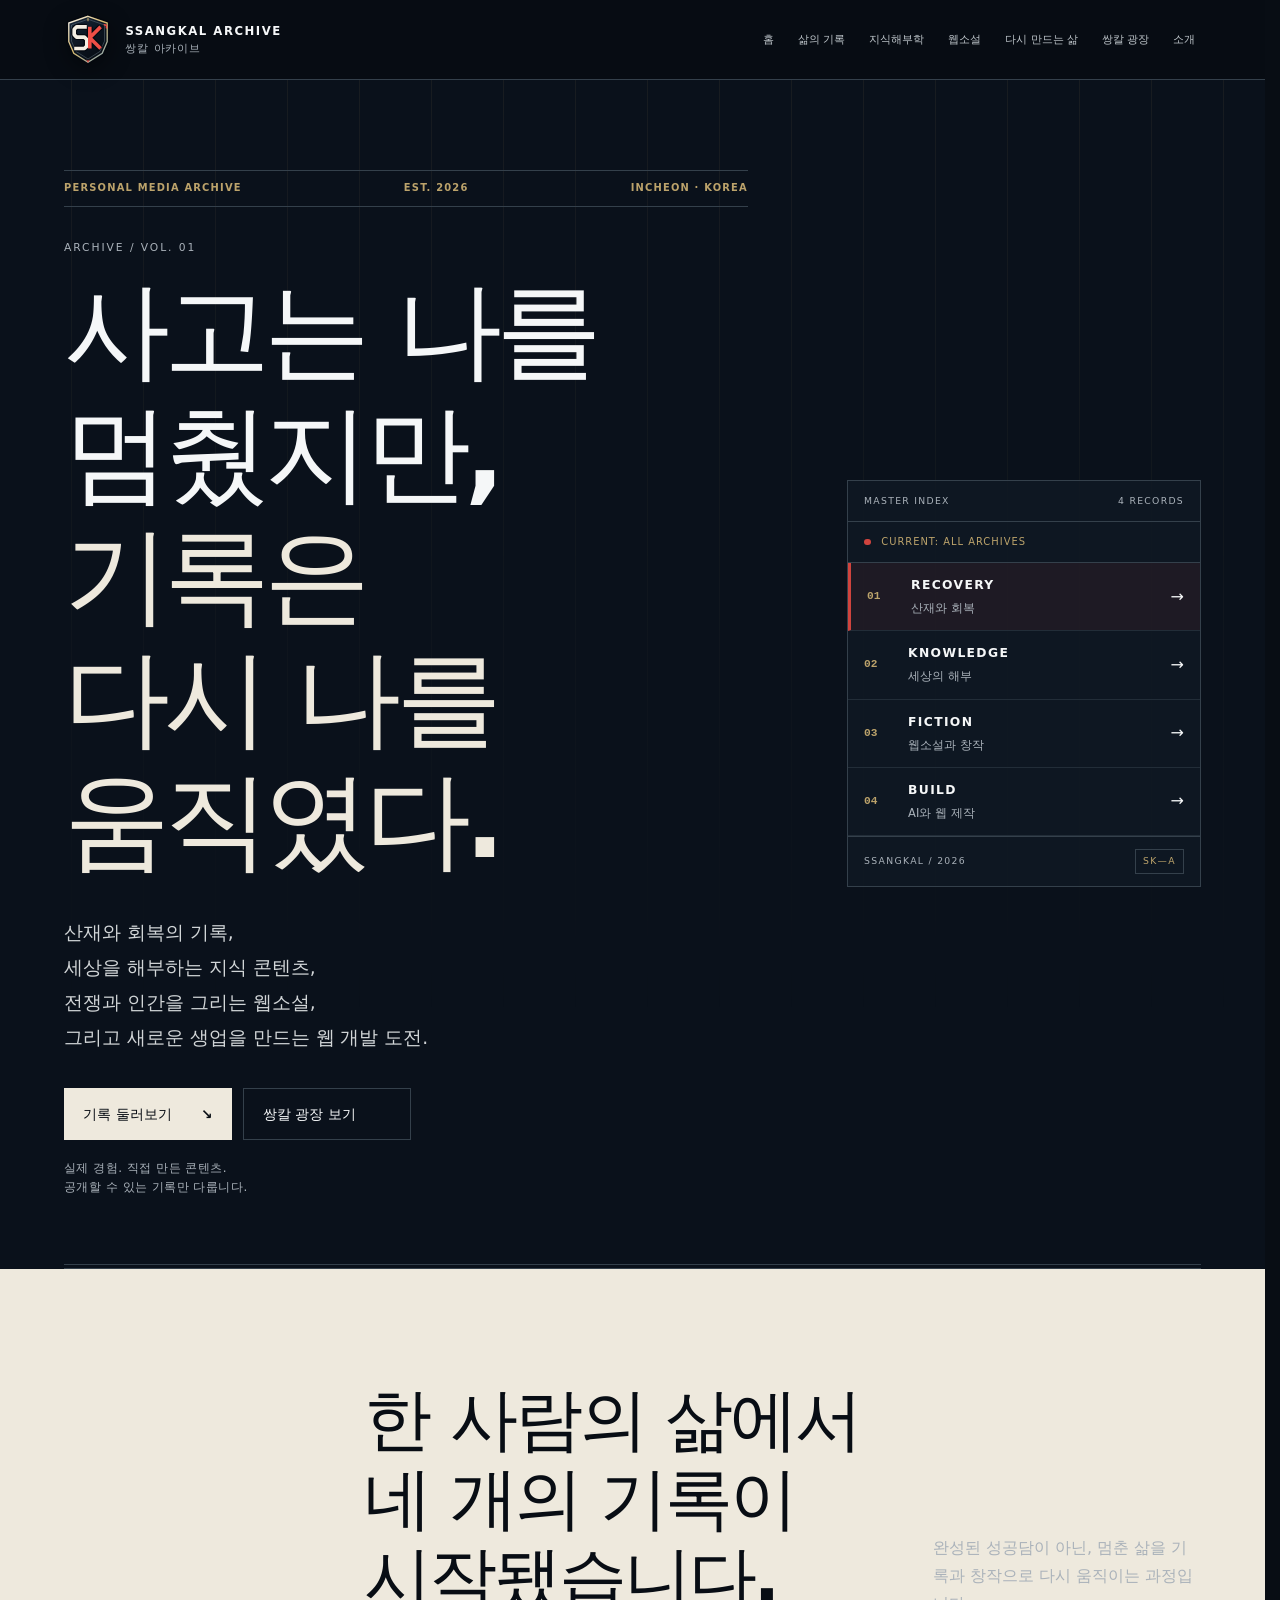
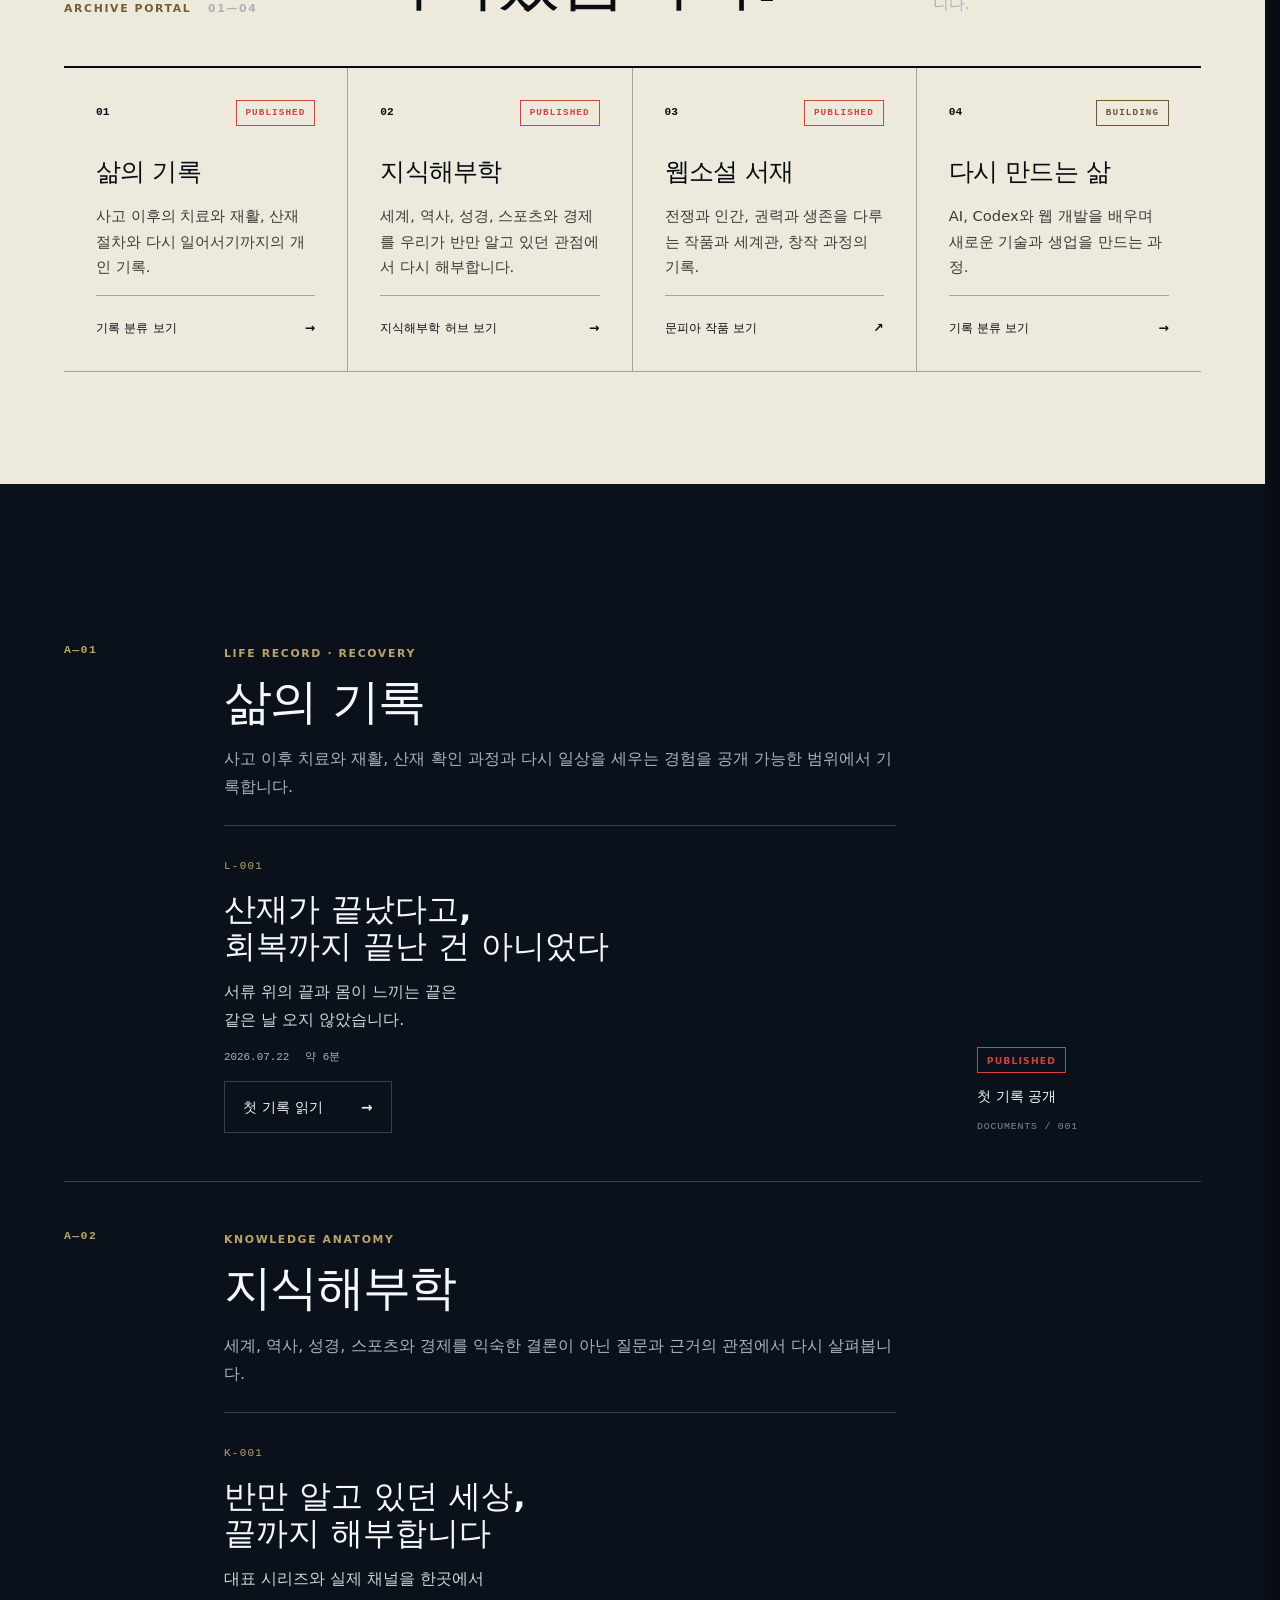
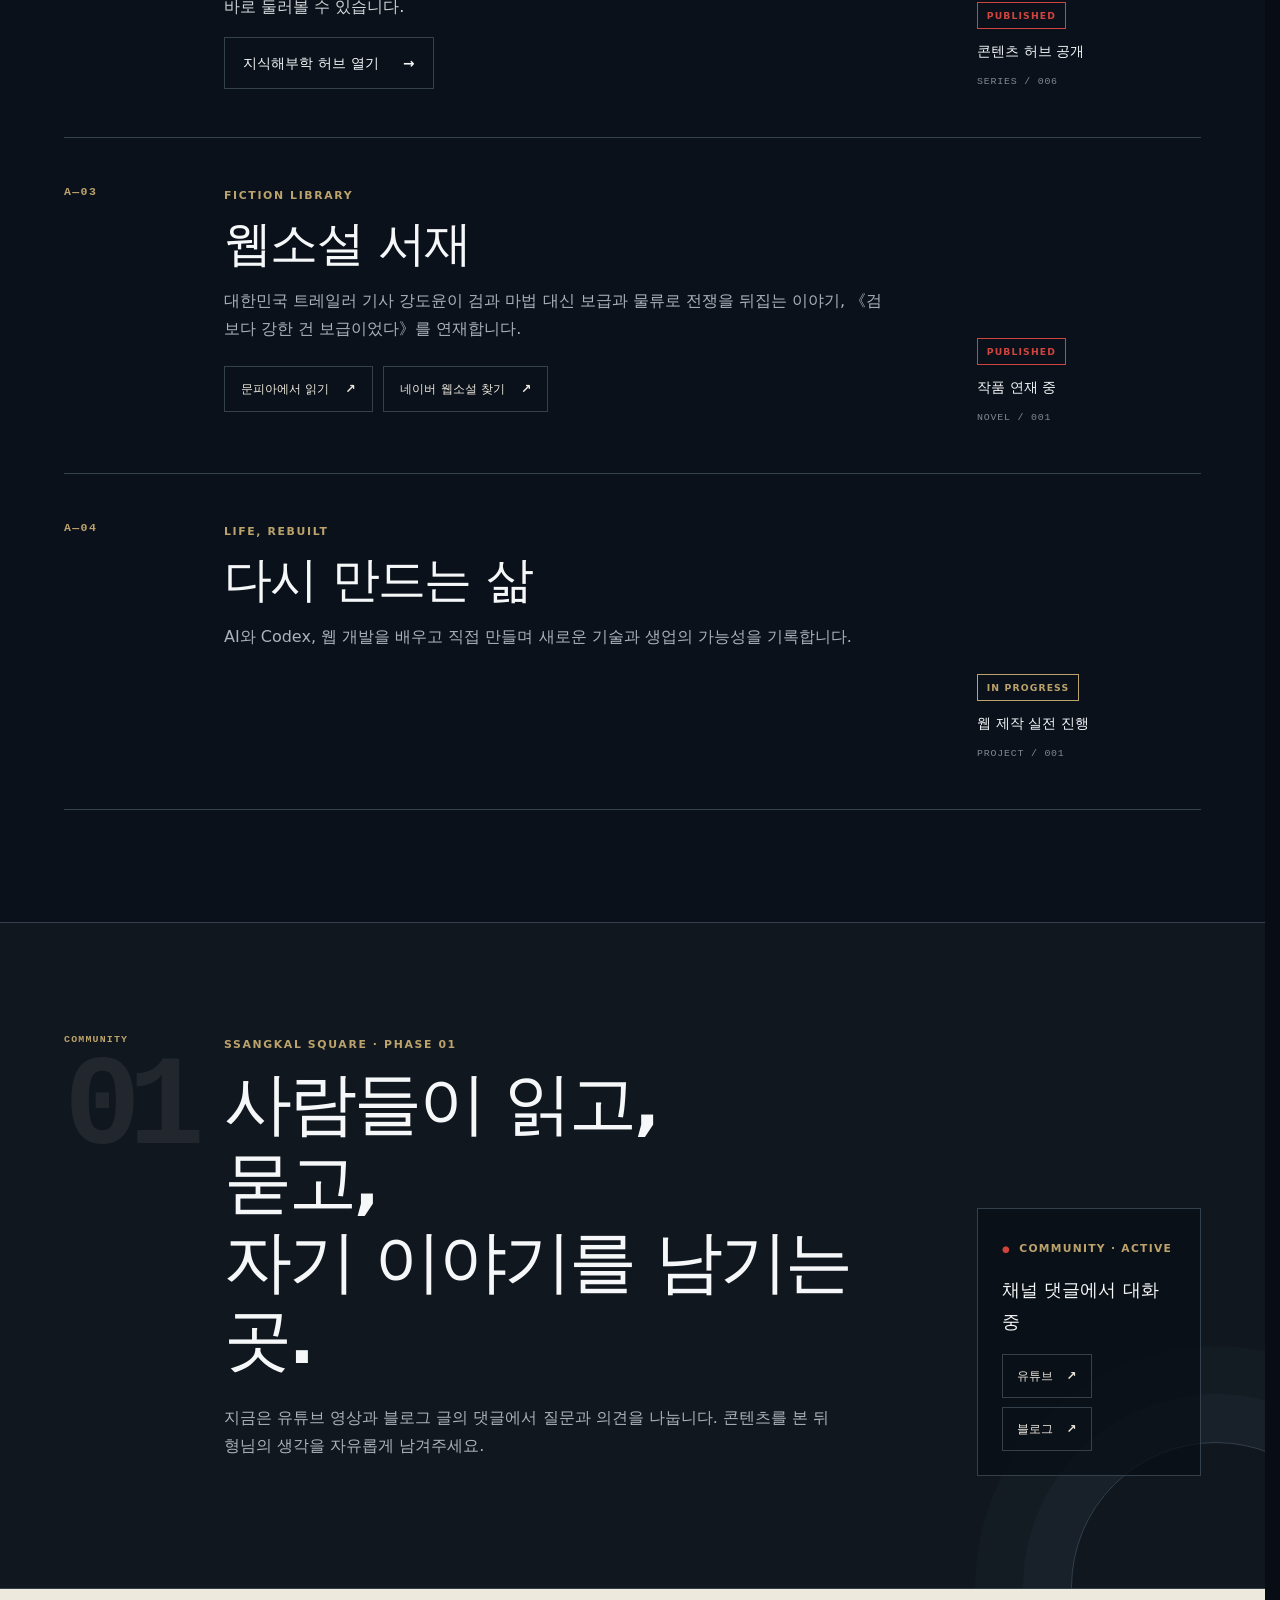
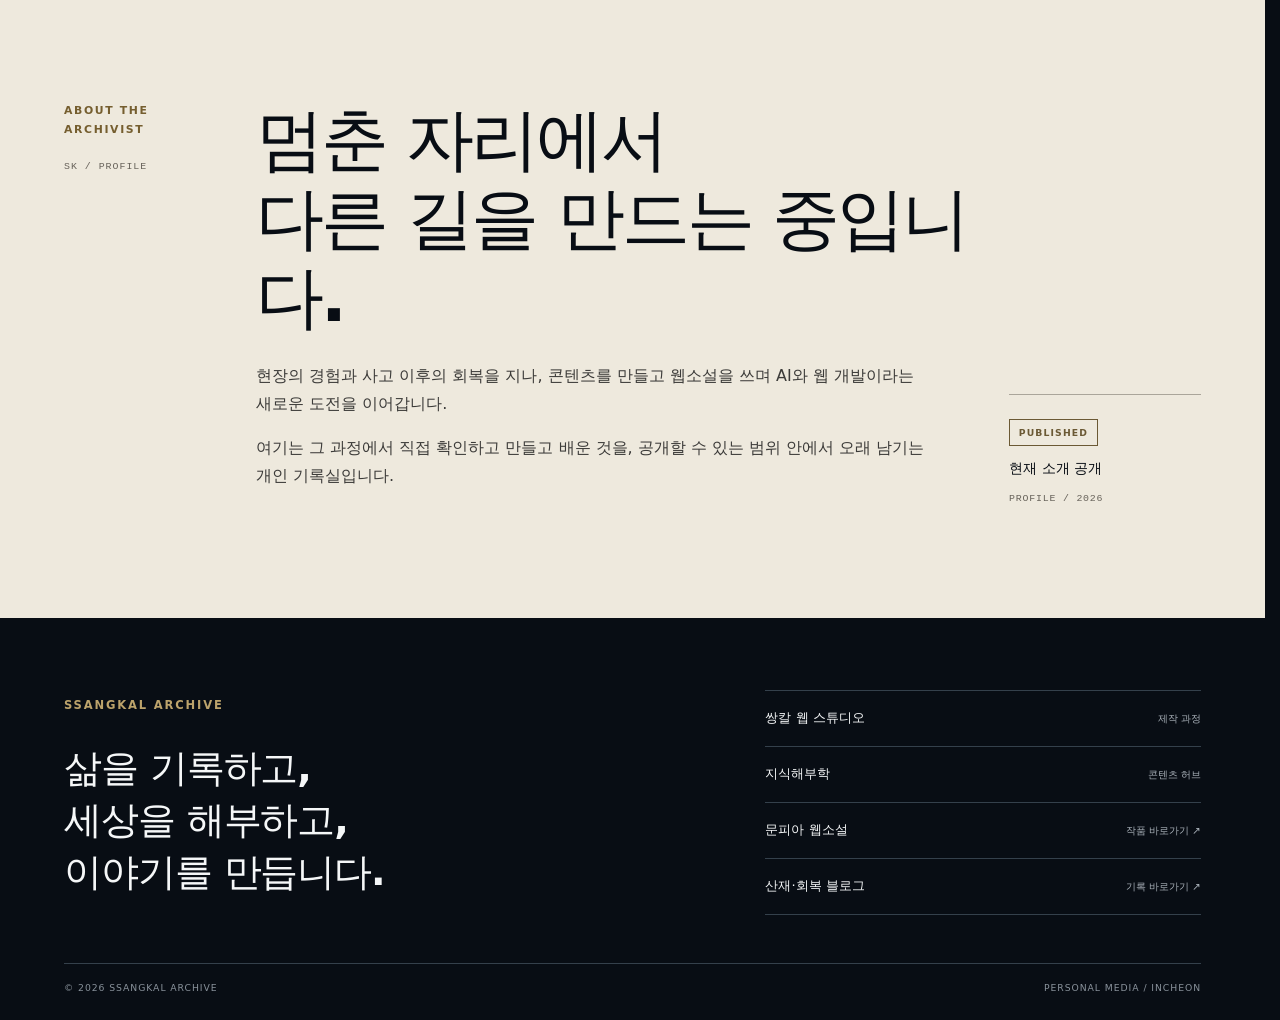
==== index.html @ 1c764d9f "메인 스타일 캐시 즉시 갱신 기존 방문자에게도 최신 접근성 스타일이 즉시 적용되도록 스타일시트 버전을 갱신합니다." ====
<!doctype html>
<html lang="ko">
<head>
  <meta charset="utf-8">
  <meta name="viewport" content="width=device-width, initial-scale=1">
  <title>쌍칼 아카이브 | 삶을 기록하고, 세상을 해부하고, 이야기를 만듭니다</title>
  <meta name="description" content="산재와 회복, 지식 콘텐츠, 웹소설 창작, AI와 웹 개발 도전을 기록하는 쌍칼의 개인 미디어 아카이브입니다.">
  <link rel="canonical" href="https://ssangkalweb.github.io/ssangkal-archive/">
  <meta property="og:type" content="profile">
  <meta property="og:locale" content="ko_KR">
  <meta property="og:site_name" content="쌍칼 아카이브">
  <meta property="og:title" content="쌍칼 아카이브">
  <meta property="og:description" content="삶을 기록하고, 세상을 해부하고, 이야기를 만듭니다.">
  <meta property="og:url" content="https://ssangkalweb.github.io/ssangkal-archive/">
  <meta property="og:image" content="https://ssangkalweb.github.io/ssangkal-archive/og-archive.png">
  <meta property="og:image:secure_url" content="https://ssangkalweb.github.io/ssangkal-archive/og-archive.png">
  <meta property="og:image:type" content="image/png">
  <meta property="og:image:width" content="1200">
  <meta property="og:image:height" content="630">
  <meta property="og:image:alt" content="쌍칼 아카이브 — 사고는 나를 멈췄지만, 기록은 다시 나를 움직였다.">
  <meta name="twitter:card" content="summary_large_image">
  <meta name="twitter:title" content="쌍칼 아카이브">
  <meta name="twitter:description" content="삶을 기록하고, 세상을 해부하고, 이야기를 만듭니다.">
  <meta name="twitter:image" content="https://ssangkalweb.github.io/ssangkal-archive/og-archive.png">
  <meta name="twitter:image:alt" content="쌍칼 아카이브 — 사고는 나를 멈췄지만, 기록은 다시 나를 움직였다.">
  <meta name="theme-color" content="#0a111b">
  <link rel="icon" href="favicon.svg" type="image/svg+xml">
  <link rel="apple-touch-icon" href="apple-touch-icon.png">
  <link rel="stylesheet" href="style.css?v=20260724-3">
  <script defer src="script.js"></script>
  <script type="application/ld+json">
  {
    "@context": "https://schema.org",
    "@type": "ProfilePage",
    "url": "https://ssangkalweb.github.io/ssangkal-archive/",
    "name": "쌍칼 아카이브",
    "description": "삶과 회복, 지식, 창작, 새로운 기술 도전을 기록하는 개인 미디어 아카이브",
    "mainEntity": {
      "@type": "Person",
      "name": "쌍칼",
      "alternateName": "Ssangkal",
      "url": "https://ssangkalweb.github.io/ssangkal-archive/",
      "sameAs": [
        "https://www.youtube.com/@kboanatomy",
        "https://www.youtube.com/@worldhaeburhak",
        "https://ssangkal.tistory.com/",
        "https://library.munpia.com/OK2RFuVqomnbaxdqtLg1/novel/detail?novelId=570424"
      ]
    }
  }
  </script>
</head>
<body>
  <a class="skip-link" href="#main-content">본문으로 바로가기</a>

  <header class="site-header" data-header>
    <div class="header-inner">
      <a class="brand" href="#top" aria-label="쌍칼 아카이브 홈">
        <span class="brand-mark" aria-hidden="true"><span>SK</span></span>
        <span class="brand-name"><strong>SSANGKAL ARCHIVE</strong><small>쌍칼 아카이브</small></span>
      </a>
      <button class="menu-toggle" type="button" aria-expanded="false" aria-controls="primary-navigation" aria-label="주 메뉴 열기">
        <span aria-hidden="true"></span><span aria-hidden="true"></span>
      </button>
      <nav class="primary-nav" id="primary-navigation" aria-label="주 메뉴">
        <a href="#top">홈</a>
        <a href="#life">삶의 기록</a>
        <a href="#knowledge">지식해부학</a>
        <a href="#fiction">웹소설</a>
        <a href="#build">다시 만드는 삶</a>
        <a href="#square">쌍칼 광장</a>
        <a href="#about">소개</a>
      </nav>
    </div>
  </header>

  <main id="main-content">
    <section class="hero" id="top" aria-labelledby="hero-title">
      <div class="hero-copy">
        <div class="editorial-label" aria-label="개인 미디어 아카이브, 2026년 설립, 대한민국 인천">
          <span>PERSONAL MEDIA ARCHIVE</span><span>EST. 2026</span><span>INCHEON · KOREA</span>
        </div>
        <p class="issue-number" aria-hidden="true">ARCHIVE / VOL. 01</p>
        <h1 id="hero-title">
          <span class="hero-line">사고는 나를</span>
          <span class="hero-line">멈췄지만,</span>
          <em>
            <span class="hero-line">기록은 다시 나를</span>
            <span class="hero-line">움직였다.</span>
          </em>
        </h1>
        <p class="hero-lead">산재와 회복의 기록,<br>세상을 해부하는 지식 콘텐츠,<br>전쟁과 인간을 그리는 웹소설,<br>그리고 새로운 생업을 만드는 웹 개발 도전.</p>
        <div class="hero-actions">
          <a class="button button-primary" href="#archive">기록 둘러보기 <span aria-hidden="true">↘</span></a>
          <a class="button button-secondary" href="#square">쌍칼 광장 보기</a>
        </div>
        <p class="trust-note">실제 경험. 직접 만든 콘텐츠.<br>공개할 수 있는 기록만 다룹니다.</p>
      </div>

      <aside class="index-board" aria-label="아카이브 분류 색인">
        <div class="board-head"><span>MASTER INDEX</span><span>4 RECORDS</span></div>
        <p class="board-status"><span aria-hidden="true"></span> CURRENT: ALL ARCHIVES</p>
        <ol>
          <li class="is-active"><a href="#life"><span class="board-number">01</span><span><strong>RECOVERY</strong><small>산재와 회복</small></span><span aria-hidden="true">→</span></a></li>
          <li><a href="#knowledge"><span class="board-number">02</span><span><strong>KNOWLEDGE</strong><small>세상의 해부</small></span><span aria-hidden="true">→</span></a></li>
          <li><a href="#fiction"><span class="board-number">03</span><span><strong>FICTION</strong><small>웹소설과 창작</small></span><span aria-hidden="true">→</span></a></li>
          <li><a href="#build"><span class="board-number">04</span><span><strong>BUILD</strong><small>AI와 웹 제작</small></span><span aria-hidden="true">→</span></a></li>
        </ol>
        <div class="board-foot" aria-hidden="true"><span>SSANGKAL / 2026</span><span class="registration-mark">SK—A</span></div>
      </aside>
      <div class="hero-rule" aria-hidden="true"></div>
    </section>

    <section class="archive-portal section-shell" id="archive" aria-labelledby="archive-title">
      <div class="section-heading">
        <p class="eyebrow">ARCHIVE PORTAL <span>01—04</span></p>
        <h2 id="archive-title">한 사람의 삶에서<br>네 개의 기록이<br>시작됐습니다.</h2>
        <p>완성된 성공담이 아닌, 멈춘 삶을 기록과 창작으로 다시 움직이는 과정입니다.</p>
      </div>
      <div class="portal-grid">
        <article class="portal-card">
          <div class="card-meta"><span>01</span><span class="status status-red">PUBLISHED</span></div>
          <h3>삶의 기록</h3>
          <p>사고 이후의 치료와 재활, 산재 절차와 다시 일어서기까지의 개인 기록.</p>
          <a href="./life/">기록 분류 보기 <span aria-hidden="true">→</span></a>
        </article>
        <article class="portal-card">
          <div class="card-meta"><span>02</span><span class="status status-red">PUBLISHED</span></div>
          <h3>지식해부학</h3>
          <p>세계, 역사, 성경, 스포츠와 경제를 우리가 반만 알고 있던 관점에서 다시 해부합니다.</p>
          <a href="./knowledge/">지식해부학 허브 보기 <span aria-hidden="true">→</span></a>
        </article>
        <article class="portal-card">
          <div class="card-meta"><span>03</span><span class="status status-red">PUBLISHED</span></div>
          <h3>웹소설 서재</h3>
          <p>전쟁과 인간, 권력과 생존을 다루는 작품과 세계관, 창작 과정의 기록.</p>
          <a href="https://library.munpia.com/OK2RFuVqomnbaxdqtLg1/novel/detail?novelId=570424" target="_blank" rel="noopener noreferrer">문피아 작품 보기 <span aria-hidden="true">↗</span><span class="sr-only">(새 탭에서 열림)</span></a>
        </article>
        <article class="portal-card">
          <div class="card-meta"><span>04</span><span class="status">BUILDING</span></div>
          <h3>다시 만드는 삶</h3>
          <p>AI, Codex와 웹 개발을 배우며 새로운 기술과 생업을 만드는 과정.</p>
          <a href="#build">기록 분류 보기 <span aria-hidden="true">→</span></a>
        </article>
      </div>
    </section>

    <section class="records section-shell" aria-label="아카이브 준비 현황">
      <article class="record-panel" id="life">
        <div class="record-index" aria-hidden="true">A—01</div>
        <div class="record-content">
          <p class="eyebrow">LIFE RECORD · RECOVERY</p>
          <h2>삶의 기록</h2>
          <p>사고 이후 치료와 재활, 산재 확인 과정과 다시 일상을 세우는 경험을 공개 가능한 범위에서 기록합니다.</p>
          <div class="home-article-preview"><span>L-001</span><h3>산재가 끝났다고,<br>회복까지 끝난 건 아니었다</h3><p>서류 위의 끝과 몸이 느끼는 끝은<br>같은 날 오지 않았습니다.</p><div><time datetime="2026-07-22">2026.07.22</time><span>약 6분</span></div><a class="button button-secondary" href="./life/workers-compensation-aftercare.html">첫 기록 읽기 <span aria-hidden="true">→</span></a></div>
        </div>
        <div class="record-state"><span class="status status-red">PUBLISHED</span><strong>첫 기록 공개</strong><small>DOCUMENTS / 001</small></div>
      </article>

      <article class="record-panel" id="knowledge">
        <div class="record-index" aria-hidden="true">A—02</div>
        <div class="record-content"><p class="eyebrow">KNOWLEDGE ANATOMY</p><h2>지식해부학</h2><p>세계, 역사, 성경, 스포츠와 경제를 익숙한 결론이 아닌 질문과 근거의 관점에서 다시 살펴봅니다.</p><div class="home-article-preview"><span>K-001</span><h3>반만 알고 있던 세상,<br>끝까지 해부합니다</h3><p>대표 시리즈와 실제 채널을 한곳에서<br>바로 둘러볼 수 있습니다.</p><a class="button button-secondary" href="./knowledge/">지식해부학 허브 열기 <span aria-hidden="true">→</span></a></div></div>
        <div class="record-state"><span class="status status-red">PUBLISHED</span><strong>콘텐츠 허브 공개</strong><small>SERIES / 006</small></div>
      </article>

      <article class="record-panel" id="fiction">
        <div class="record-index" aria-hidden="true">A—03</div>
        <div class="record-content">
          <p class="eyebrow">FICTION LIBRARY</p>
          <h2>웹소설 서재</h2>
          <p>대한민국 트레일러 기사 강도윤이 검과 마법 대신 보급과 물류로 전쟁을 뒤집는 이야기, 《검보다 강한 건 보급이었다》를 연재합니다.</p>
          <div class="record-actions">
            <a href="https://library.munpia.com/OK2RFuVqomnbaxdqtLg1/novel/detail?novelId=570424" target="_blank" rel="noopener noreferrer">문피아에서 읽기 <span aria-hidden="true">↗</span><span class="sr-only">(새 탭에서 열림)</span></a>
            <a href="https://novel.naver.com/search?keyword=ssangkal" target="_blank" rel="noopener noreferrer">네이버 웹소설 찾기 <span aria-hidden="true">↗</span><span class="sr-only">(새 탭에서 열림)</span></a>
          </div>
        </div>
        <div class="record-state"><span class="status status-red">PUBLISHED</span><strong>작품 연재 중</strong><small>NOVEL / 001</small></div>
      </article>

      <article class="record-panel" id="build">
        <div class="record-index" aria-hidden="true">A—04</div>
        <div class="record-content"><p class="eyebrow">LIFE, REBUILT</p><h2>다시 만드는 삶</h2><p>AI와 Codex, 웹 개발을 배우고 직접 만들며 새로운 기술과 생업의 가능성을 기록합니다.</p></div>
        <div class="record-state"><span class="status">IN PROGRESS</span><strong>웹 제작 실전 진행</strong><small>PROJECT / 001</small></div>
      </article>
    </section>

    <section class="square section-shell" id="square" aria-labelledby="square-title">
      <div class="square-code" aria-hidden="true"><span>COMMUNITY</span><strong>01</strong></div>
      <div class="square-copy">
        <p class="eyebrow">SSANGKAL SQUARE · PHASE 01</p>
        <h2 id="square-title">사람들이 읽고,<br>묻고,<br>자기 이야기를 남기는 곳.</h2>
        <p>지금은 유튜브 영상과 블로그 글의 댓글에서 질문과 의견을 나눕니다. 콘텐츠를 본 뒤 형님의 생각을 자유롭게 남겨주세요.</p>
      </div>
      <div class="square-state">
        <span aria-hidden="true">●</span><strong>COMMUNITY · ACTIVE</strong>
        <p>채널 댓글에서 대화 중</p>
        <div class="square-links">
          <a href="https://www.youtube.com/@kboanatomy" target="_blank" rel="noopener noreferrer">유튜브 <span aria-hidden="true">↗</span><span class="sr-only">(새 탭에서 열림)</span></a>
          <a href="https://ssangkal.tistory.com/" target="_blank" rel="noopener noreferrer">블로그 <span aria-hidden="true">↗</span><span class="sr-only">(새 탭에서 열림)</span></a>
        </div>
      </div>
    </section>

    <section class="about section-shell" id="about" aria-labelledby="about-title">
      <div class="about-label"><p class="eyebrow">ABOUT THE ARCHIVIST</p><span aria-hidden="true">SK / PROFILE</span></div>
      <div class="about-copy">
        <h2 id="about-title">멈춘 자리에서<br>다른 길을 만드는 중입니다.</h2>
        <p>현장의 경험과 사고 이후의 회복을 지나, 콘텐츠를 만들고 웹소설을 쓰며 AI와 웹 개발이라는 새로운 도전을 이어갑니다.</p>
        <p>여기는 그 과정에서 직접 확인하고 만들고 배운 것을, 공개할 수 있는 범위 안에서 오래 남기는 개인 기록실입니다.</p>
      </div>
      <div class="about-state"><span class="status status-red">PUBLISHED</span><strong>현재 소개 공개</strong><small>PROFILE / 2026</small></div>
    </section>
  </main>

  <footer class="site-footer">
    <div class="footer-primary">
      <div><strong>SSANGKAL ARCHIVE</strong><p>삶을 기록하고,<br>세상을 해부하고,<br>이야기를 만듭니다.</p></div>
      <nav aria-label="하단 메뉴">
        <a href="#build">쌍칼 웹 스튜디오 <small>제작 과정</small></a>
        <a href="./knowledge/">지식해부학 <small>콘텐츠 허브</small></a>
        <a href="https://library.munpia.com/OK2RFuVqomnbaxdqtLg1/novel/detail?novelId=570424" target="_blank" rel="noopener noreferrer">문피아 웹소설 <small>작품 바로가기 ↗</small><span class="sr-only">(새 탭에서 열림)</span></a>
        <a href="https://ssangkal.tistory.com/" target="_blank" rel="noopener noreferrer">산재·회복 블로그 <small>기록 바로가기 ↗</small><span class="sr-only">(새 탭에서 열림)</span></a>
      </nav>
    </div>
    <div class="footer-bottom"><span>© <span id="current-year">2026</span> SSANGKAL ARCHIVE</span><span>PERSONAL MEDIA / INCHEON</span></div>
  </footer>
</body>
</html>
---- style.css ----
:root{color-scheme:dark;--ink:#080d14;--navy:#0a111b;--panel:#101923;--paper:#eee9dd;--white:#f5f7f8;--muted:#aab2ba;--line:#34404b;--soft:#222d38;--red:#d0443e;--gold:#bca36b;--header:4.75rem;--anchor-offset:calc(var(--header) + 1.5rem);--gutter:clamp(1.25rem,5vw,5rem);--content:90rem;font-family:Pretendard,"Apple SD Gothic Neo","Noto Sans KR","Malgun Gothic",system-ui,sans-serif;font-synthesis:none}

*{box-sizing:border-box}
html{scroll-behavior:smooth;scroll-padding-top:var(--anchor-offset);scrollbar-gutter:stable}
body{margin:0;min-width:20rem;background:var(--ink);color:var(--white);font-size:1rem;line-height:1.75;overflow-x:hidden}
a{color:inherit;text-decoration:none}
button,a{-webkit-tap-highlight-color:transparent}
button{font:inherit}
h1,h2,h3,p{margin-top:0}
h1,h2,h3{line-height:1.16;text-wrap:balance}
.skip-link{position:fixed;z-index:1000;top:0;left:max(.5rem,env(safe-area-inset-left));max-width:calc(100vw - 1rem);padding:.7rem 1rem;background:var(--paper);color:var(--ink);transform:translateY(calc(-100% - .5rem))}
.skip-link:focus{top:.5rem;transform:translateY(0)}
.sr-only{position:absolute!important;width:1px!important;height:1px!important;padding:0!important;margin:-1px!important;overflow:hidden!important;clip:rect(0,0,0,0)!important;white-space:nowrap!important;border:0!important}
:focus-visible{outline:3px solid var(--gold);outline-offset:3px}
.hero,.archive-portal,#life,#knowledge,#fiction,#build,#square,#about{scroll-margin-top:var(--anchor-offset)}

.site-header{position:sticky;z-index:50;top:0;height:var(--header);min-height:var(--header);border-bottom:1px solid var(--line);background:rgba(8,13,20,.96)}
.header-inner{position:relative;width:min(100%,var(--content));height:100%;margin:auto;padding-inline:var(--gutter);display:flex;align-items:center;justify-content:space-between}
.brand{min-height:3.3rem;display:inline-flex;align-items:center;gap:.84rem}
.brand-mark{width:3rem;height:3.3rem;flex:0 0 auto;display:block;background:url("archive-mark.svg") center/contain no-repeat;filter:drop-shadow(0 .38rem .7rem rgba(0,0,0,.4));transition:filter .2s ease,transform .2s ease}
.brand-mark:before,.brand-mark:after{content:none}
.brand-mark span{display:none}
.brand:hover .brand-mark{filter:drop-shadow(0 .44rem .85rem rgba(0,0,0,.52)) brightness(1.08);transform:translateY(-1px)}
.brand-name{display:grid;line-height:1.2}
.brand-name strong{font-size:.73rem;letter-spacing:.13em}
.brand-name small{margin-top:.25rem;color:var(--muted);font-size:.68rem;letter-spacing:.08em}
.menu-toggle{width:2.75rem;height:2.75rem;padding:0;border:1px solid var(--line);background:transparent;color:var(--white);display:grid;place-content:center;gap:.4rem;cursor:pointer}
.menu-toggle span{width:1.15rem;height:1px;background:currentColor;transition:transform .2s}
.menu-open .menu-toggle span:first-child{transform:translateY(.22rem) rotate(45deg)}
.menu-open .menu-toggle span:last-child{transform:translateY(-.22rem) rotate(-45deg)}
.primary-nav{position:absolute;top:calc(100% + 1px);right:var(--gutter);left:var(--gutter);max-height:calc(100svh - var(--header) - 1px);overflow-y:auto;display:none;padding:.75rem;border:1px solid var(--line);background:var(--panel);box-shadow:0 1.5rem 3rem #0006}
.menu-open .primary-nav{display:grid}
.primary-nav a{min-height:2.75rem;padding:.65rem .75rem;border-bottom:1px solid var(--soft);display:flex;align-items:center;font-size:.9rem}
.primary-nav a:last-child{border:0}

.hero{position:relative;width:min(100%,var(--content));min-height:calc(100svh - var(--header));margin:auto;padding:clamp(2.5rem,7vw,6.5rem) var(--gutter) 4.5rem;display:grid;gap:3rem;overflow:hidden;background:var(--navy)}
.hero:before{content:"";position:absolute;inset:0;pointer-events:none;background-image:linear-gradient(to right,transparent calc(100% - 1px),rgba(188,163,107,.08) 1px);background-size:4.5rem 100%;mask-image:linear-gradient(#000,transparent 80%)}
.hero-copy,.index-board{position:relative;z-index:1}
.editorial-label{margin-bottom:2rem;padding-block:.55rem;border-block:1px solid var(--line);display:flex;flex-wrap:wrap;gap:.15rem 1.1rem;color:var(--gold);font-size:.62rem;font-weight:700;letter-spacing:.12em}
.issue-number{margin-bottom:.8rem;color:var(--muted);font-size:.67rem;letter-spacing:.18em}
.hero h1{max-width:13ch;margin-bottom:2rem;font-size:clamp(2.2rem,9vw,6.6rem);font-weight:800;letter-spacing:-.055em;word-break:keep-all}
.hero h1 .hero-line{display:block}
.hero h1 em{color:var(--paper);font-style:normal}
.hero-lead{max-width:32rem;margin-bottom:2rem;color:#d1d5d7;font-size:clamp(1rem,2vw,1.16rem);line-height:1.9}
.hero-actions{display:flex;flex-direction:column;gap:.7rem}
.button{min-height:3.25rem;padding:.8rem 1.15rem;border:1px solid var(--line);display:inline-flex;align-items:center;justify-content:space-between;gap:1.5rem;font-size:.86rem;font-weight:750}
.button-primary{background:var(--paper);border-color:var(--paper);color:var(--ink)}
.button-primary:hover{background:var(--white)}
.button-secondary:hover{border-color:var(--gold)}
.trust-note{margin:1.2rem 0 0;color:var(--muted);font-size:.75rem;line-height:1.6;letter-spacing:.04em}

.index-board{align-self:end;border:1px solid var(--line);background:rgba(16,25,35,.86)}
.board-head,.board-foot{padding:.75rem 1rem;display:flex;justify-content:space-between;color:var(--muted);font-size:.58rem;letter-spacing:.14em}
.board-head{border-bottom:1px solid var(--line)}
.board-status{margin:0;padding:.7rem 1rem;border-bottom:1px solid var(--line);color:var(--gold);font-size:.62rem;letter-spacing:.1em}
.board-status span{width:.42rem;height:.42rem;margin-right:.4rem;border-radius:50%;background:var(--red);display:inline-block}
.index-board ol{margin:0;padding:0;list-style:none}
.index-board li{border-bottom:1px solid var(--soft)}
.index-board li a{min-height:4.2rem;padding:.75rem 1rem;display:grid;grid-template-columns:2rem 1fr auto;align-items:center;gap:.75rem}
.index-board li.is-active{border-left:3px solid var(--red);background:rgba(208,68,62,.08)}
.index-board li:hover{background:#fff1}
.board-number{color:var(--gold);font:700 .7rem/1 monospace}
.index-board strong{display:block;font-size:.77rem;letter-spacing:.11em}
.index-board small{display:block;margin-top:.1rem;color:var(--muted);font-size:.72rem}
.board-foot{border-top:1px solid var(--line);align-items:center}
.registration-mark{padding:.2rem .45rem;border:1px solid var(--line);color:var(--gold)}
.hero-rule{position:absolute;bottom:0;left:var(--gutter);right:var(--gutter);height:5px;border-block:1px solid var(--line)}

.section-shell{width:min(100%,var(--content));margin:auto;padding:4.5rem var(--gutter)}
.eyebrow{color:var(--gold);font-size:.68rem;font-weight:750;letter-spacing:.15em}
.eyebrow span{margin-left:.7rem;color:var(--muted)}
.section-heading{margin-bottom:3rem}
.section-heading h2,.square h2,.about h2{margin-bottom:1.5rem;font-size:clamp(2rem,6vw,4.25rem);letter-spacing:-.045em}
.section-heading>p:last-child{max-width:38rem;color:var(--muted)}
.archive-portal{background:var(--paper);color:var(--ink)}
.archive-portal .eyebrow,.about .eyebrow{color:#755e2f}
.portal-grid{display:grid;border-top:2px solid var(--ink)}
.portal-card{min-height:19rem;padding:1.5rem .25rem;border-bottom:1px solid #a9a397;display:flex;flex-direction:column}
.card-meta{margin-bottom:2rem;display:flex;align-items:center;justify-content:space-between;font:700 .7rem/1 monospace}
.status{width:fit-content;min-height:1.65rem;padding:.38rem .55rem;border:1px solid currentColor;color:var(--gold);display:inline-flex;align-items:center;font-size:.58rem;font-weight:800;line-height:1;letter-spacing:.12em}
.archive-portal .status{color:#6b5934}
.status-red,.archive-portal .status-red{color:var(--red)}
.portal-card h3{margin-bottom:1rem;font-size:1.55rem;letter-spacing:-.03em}
.portal-card p{max-width:29rem;color:#3c3b39;font-size:.92rem}
.portal-card a{min-height:2.75rem;margin-top:auto;border-top:1px solid #aaa59a;display:flex;align-items:end;justify-content:space-between;font-size:.78rem;font-weight:750}

.records{padding-block:0;background:var(--navy)}
.record-panel{min-height:21rem;padding-block:2rem;border-bottom:1px solid var(--line);display:grid;gap:2rem}
.record-index{color:var(--gold);font:700 .72rem/1 monospace;letter-spacing:.12em}
.record-content h2{margin-bottom:1rem;font-size:clamp(1.8rem,4vw,3rem);letter-spacing:-.035em}
.record-content>p:not(.eyebrow){max-width:42rem;color:var(--muted)}
.record-actions{max-width:42rem;margin-top:1.4rem;display:flex;flex-wrap:wrap;gap:.65rem}
.record-actions a{min-height:2.75rem;padding:.7rem 1rem;border:1px solid var(--line);display:inline-flex;align-items:center;justify-content:space-between;gap:1rem;color:var(--paper);font-size:.78rem;font-weight:750}
.record-actions a:hover{border-color:var(--gold);color:var(--gold)}
.record-state{align-self:end;display:grid;gap:.7rem}
.record-state strong,.about-state strong{font-size:.85rem}
.record-state small,.about-state small{color:#7f8992;font:.62rem/1.4 monospace;letter-spacing:.08em}
.notice{max-width:44rem;margin-top:1.5rem;padding:1rem;border-left:2px solid var(--gold);background:var(--panel);color:#c6ccd0}
.notice strong{color:var(--paper);font-size:.72rem;letter-spacing:.08em}
.notice p{margin:.35rem 0 0;font-size:.78rem;line-height:1.75}

.square{position:relative;border-block:1px solid var(--line);display:grid;gap:2rem;overflow:hidden;background:#10171f}
.square:after{content:"";position:absolute;right:-6rem;bottom:-9rem;width:18rem;height:18rem;border:1px solid var(--line);border-radius:50%;box-shadow:0 0 0 3rem #34404b29,0 0 0 6rem #34404b1a;pointer-events:none}
.square-code,.square-copy,.square-state{position:relative;z-index:1}
.square-code{display:flex;flex-direction:column;color:var(--gold);font:700 .62rem/1 monospace;letter-spacing:.12em}
.square-code strong{color:rgba(238,233,221,.08);font-size:8rem;letter-spacing:-.1em}
.square-copy>p:last-child{max-width:39rem;color:var(--muted)}
.square-state{align-self:end;padding:1.5rem;border:1px solid var(--line);background:#080d14b3}
.square-state>span{margin-right:.6rem;color:var(--red);font-size:.55rem}
.square-state strong{color:var(--gold);font-size:.67rem;letter-spacing:.12em}
.square-state p{margin:.8rem 0 0;font-size:1.15rem;font-weight:700}
.square-links{margin-top:1rem;display:flex;flex-wrap:wrap;gap:.55rem}
.square-links a{min-height:2.75rem;padding:.65rem .9rem;border:1px solid var(--line);display:inline-flex;align-items:center;gap:.8rem;color:var(--paper);font-size:.75rem;font-weight:750}
.square-links a:hover{border-color:var(--red);color:var(--white)}

.about{display:grid;gap:2rem;background:var(--paper);color:var(--ink)}
.about-label>span{color:#67625a;font:.62rem/1 monospace;letter-spacing:.1em}
.about-copy p{max-width:42rem;color:#3c3b39}
.about-state{align-self:end;padding-top:1.5rem;border-top:1px solid #aaa59a;display:grid;gap:.7rem}
.about-state .status{color:#6b5934}
.about-state small{color:#67625a}

.site-footer{width:min(100%,var(--content));margin:auto;padding:4.5rem var(--gutter) 1.5rem}
.footer-primary{display:grid;gap:3rem}
.footer-primary>div>strong{color:var(--gold);font-size:.72rem;letter-spacing:.16em}
.footer-primary>div>p{margin:1.5rem 0 0;font-size:clamp(1.5rem,4vw,2.4rem);font-weight:750;line-height:1.35;letter-spacing:-.03em}
.footer-primary nav{border-top:1px solid var(--line);display:grid}
.footer-primary nav a,.footer-link{min-height:3.5rem;padding-block:.65rem;border-bottom:1px solid var(--line);display:flex;align-items:center;justify-content:space-between;font-size:.82rem}
.footer-primary nav small{color:var(--muted);font-size:.65rem}
.footer-link{color:#d4d8da}
.footer-bottom{margin-top:3rem;padding-top:1rem;border-top:1px solid var(--line);display:flex;flex-wrap:wrap;justify-content:space-between;gap:.5rem 1rem;color:#89929b;font-size:.58rem;letter-spacing:.1em}

.error-page{min-height:100vh;background:var(--navy)}
.error-page .header-inner{justify-content:flex-start}
.error-main{position:relative;width:min(100%,var(--content));min-height:calc(100vh - var(--header));margin:auto;padding:4.5rem var(--gutter);display:grid;align-content:center;overflow:hidden}
.error-code{position:absolute;top:50%;right:-1rem;color:rgba(238,233,221,.045);font-size:clamp(11rem,42vw,37rem);font-weight:900;line-height:.7;letter-spacing:-.12em;transform:translateY(-50%);pointer-events:none}
.error-copy{position:relative;z-index:1;max-width:46rem}
.error-copy h1{margin-bottom:1.5rem;font-size:clamp(2.5rem,8vw,6rem);letter-spacing:-.055em}
.error-copy>p:not(.eyebrow){margin-bottom:2rem;color:var(--muted)}
.error-copy .button{width:fit-content}
.error-index{position:absolute;right:var(--gutter);bottom:1.5rem;left:var(--gutter);padding-top:.7rem;border-top:1px solid var(--line);display:flex;justify-content:space-between;color:var(--muted);font-size:.58rem;letter-spacing:.12em}


/* Life records: collection and longform article */
.primary-nav a[aria-current="page"]{color:var(--paper);text-decoration:underline;text-decoration-color:var(--gold);text-underline-offset:.45rem}
.collection-hero{width:min(100%,var(--content));margin:auto;padding:clamp(4rem,9vw,8rem) var(--gutter);display:grid;gap:3rem;background:var(--navy);border-bottom:1px solid var(--line)}
.collection-hero h1{max-width:9ch;margin-bottom:1.5rem;font-size:clamp(3rem,10vw,7.5rem);letter-spacing:-.06em;overflow-wrap:anywhere}
.collection-lead{max-width:35rem;margin:0;color:#d1d5d7;font-size:clamp(1.05rem,2.5vw,1.4rem);line-height:1.85}
.collection-note{max-width:26rem;align-self:end;padding:1.5rem;border-top:1px solid var(--gold);background:var(--panel)}
.collection-note p{color:var(--muted);font-size:.86rem}
.collection-note strong{color:var(--gold);font:.68rem/1.4 monospace;letter-spacing:.12em}
.collection-list{background:var(--paper);color:var(--ink)}
.list-heading{margin-bottom:2rem}
.list-heading h2{font-size:clamp(2rem,5vw,3.5rem);letter-spacing:-.04em}
.collection-list .eyebrow{color:#755e2f}
.article-card{border-block:2px solid var(--ink)}
.article-card>a{padding:clamp(1.5rem,4vw,3rem) 0;display:block}
.article-card>a:hover h3{text-decoration:underline;text-decoration-color:var(--red);text-underline-offset:.3rem}
.article-card-top,.article-card-meta{display:flex;align-items:center;justify-content:space-between;gap:1rem}
.record-number{color:#755e2f;font:700 .75rem/1 monospace;letter-spacing:.14em}
.article-category{margin:2rem 0 .75rem;color:#5f5b54;font-size:.76rem;font-weight:700;letter-spacing:.08em}
.article-card h3{max-width:18ch;margin-bottom:1rem;font-size:clamp(1.8rem,5vw,3.5rem);letter-spacing:-.045em}
.article-summary{max-width:44rem;color:#3c3b39}
.article-card-meta{margin-top:2rem;padding-top:1rem;border-top:1px solid #aaa59a;color:#5f5b54;font:.72rem/1.4 monospace}
.article-card-meta span:last-child{margin-left:auto;color:var(--red);font-size:1.2rem}
.next-record{margin-top:3rem;padding:1.5rem;border-left:2px solid var(--gold);background:#dfd9cc}
.next-record strong{color:#755e2f;font:.68rem/1.4 monospace;letter-spacing:.13em}
.next-record p{margin:.4rem 0 0}
.home-article-preview{max-width:42rem;margin-top:1.5rem;padding-top:1.5rem;border-top:1px solid var(--line)}
.home-article-preview>span{color:var(--gold);font:.68rem/1 monospace;letter-spacing:.12em}
.home-article-preview h3{margin:.8rem 0;font-size:clamp(1.35rem,3vw,2rem)}
.home-article-preview>p{color:#d1d5d7}
.home-article-preview>div{margin-bottom:1rem;display:flex;gap:1rem;color:var(--muted);font:.68rem/1.4 monospace}
.home-article-preview .button{width:fit-content}

.breadcrumb{width:min(100%,var(--content));margin:auto;padding:1rem var(--gutter);border-bottom:1px solid var(--line)}
.breadcrumb ol{margin:0;padding:0;display:flex;flex-wrap:wrap;gap:.5rem;list-style:none;color:var(--muted);font-size:.72rem}
.breadcrumb li+li:before{content:"/";margin-right:.5rem;color:var(--line)}
.breadcrumb a{text-decoration:underline;text-underline-offset:.22rem}
.longform-article{width:min(100%,var(--content));margin:auto}
.article-header{padding:clamp(3.5rem,9vw,8rem) var(--gutter);border-bottom:1px solid var(--line);background:var(--navy)}
.article-header h1{max-width:18ch;margin-bottom:2rem;font-size:clamp(2.35rem,7vw,6.5rem);letter-spacing:-.055em;overflow-wrap:anywhere}
.article-deck{max-width:35rem;color:var(--paper);font-size:clamp(1.1rem,2.5vw,1.55rem);line-height:1.7}
.article-meta{max-width:48rem;margin:3rem 0 0;padding-top:1rem;border-top:1px solid var(--line);display:grid;grid-template-columns:repeat(2,minmax(0,1fr));gap:1rem}
.article-meta div{min-width:0}
.article-meta dt{color:var(--muted);font-size:.65rem;letter-spacing:.08em}
.article-meta dd{margin:0;font:.72rem/1.6 monospace;overflow-wrap:anywhere}
.table-of-contents{padding:3rem var(--gutter);border-bottom:1px solid var(--line);background:#10171f}
.table-of-contents ol{max-width:55rem;margin:1.5rem 0 0;padding:0;list-style:none}
.table-of-contents li{border-top:1px solid var(--line)}
.table-of-contents a{min-height:3.25rem;padding:.65rem 0;display:flex;align-items:center;gap:1rem}
.table-of-contents a:hover{color:var(--gold)}
.table-of-contents a span{flex:0 0 2rem;color:var(--gold);font:.68rem/1 monospace}
.article-body{max-width:47rem;margin:auto;padding:clamp(3.5rem,8vw,7rem) var(--gutter);color:#d9dddf;font-size:clamp(1rem,1.4vw,1.12rem);line-height:1.95;word-break:keep-all;overflow-wrap:break-word}
.article-body p{margin-bottom:1.6em}
.article-intro{padding-bottom:2rem;color:var(--paper);font-size:1.05em}
.article-body section{padding-top:clamp(3rem,7vw,5.5rem);scroll-margin-top:var(--anchor-offset)}
.article-body h2{margin-bottom:1.5rem;color:var(--white);font-size:clamp(1.75rem,4vw,2.7rem);letter-spacing:-.035em}
.section-number{margin-bottom:.6rem!important;color:var(--gold);font:700 .72rem/1 monospace;letter-spacing:.15em}
.takeaways,.important-guidance,.author-box,.record-navigation,.related-links{max-width:64rem;margin:0 auto;padding:clamp(2rem,5vw,4rem) var(--gutter)}
.takeaways{border-block:1px solid #aaa59a;background:var(--paper);color:var(--ink)}
.takeaways .eyebrow{color:#755e2f}
.takeaways h2,.important-guidance h2,.author-box h2,.related-links h2{font-size:clamp(1.5rem,4vw,2.4rem)}
.takeaways ol{margin:1.5rem 0 0;padding-left:1.5rem}
.takeaways li{padding:.45rem 0 .45rem .5rem}
.important-guidance{margin-top:4rem;border:1px solid var(--gold);border-left:4px solid var(--gold);background:var(--panel)}
.important-guidance p{color:#d1d5d7}
.important-guidance p:last-child{margin-bottom:0;color:var(--paper)}
.author-box{display:grid;grid-template-columns:5.25rem minmax(0,1fr);align-items:start;gap:1.5rem;border-bottom:1px solid var(--line)}
.author-mark{width:4.6rem;height:5.06rem;border:0;display:block;background:url("archive-mark.svg") center/contain no-repeat;font-size:0;line-height:0;transform:none;filter:drop-shadow(0 .55rem 1rem rgba(0,0,0,.48)) brightness(1.06)}
.author-box p:last-child{max-width:42rem;margin-bottom:0;color:var(--muted)}
.record-navigation{display:grid;gap:1px;background:var(--line)}
.record-navigation div{padding:1.25rem;background:var(--ink)}
.record-navigation small{display:block;margin-bottom:.45rem;color:var(--gold);font:.62rem/1.4 monospace;letter-spacing:.12em}
.record-navigation strong{font-size:.85rem}
.related-links{padding-top:4rem;padding-bottom:4rem}
.related-links h2{margin-bottom:1.5rem}
.related-links a{min-height:3.5rem;padding:.7rem 0;border-top:1px solid var(--line);display:flex;align-items:center;justify-content:space-between}
.related-links a:last-child{border-bottom:1px solid var(--line)}

@media(max-width:29.99rem){.author-box{grid-template-columns:4.35rem minmax(0,1fr);gap:1.1rem}
.author-mark{width:3.8rem;height:4.18rem}
}
@media(min-width:30rem){.hero-actions{flex-direction:row}
.button{min-width:10.5rem}
.article-meta{grid-template-columns:repeat(4,minmax(0,1fr))}
.record-navigation{grid-template-columns:repeat(2,minmax(0,1fr))}
}
@media(min-width:48rem){:root{--header:5rem}
.hero{grid-template-columns:minmax(0,1.35fr) minmax(18rem,.65fr);align-items:center}
.index-board{align-self:center}
.portal-grid{grid-template-columns:repeat(2,1fr)}
.portal-card{padding:2rem;border-right:1px solid #a9a397}
.portal-card:nth-child(even){border-right:0}
.record-panel{grid-template-columns:5rem minmax(0,1fr) 10rem}
.square{grid-template-columns:8rem minmax(0,1fr) 14rem}
.about{grid-template-columns:10rem minmax(0,1fr) 12rem}
.footer-primary{grid-template-columns:1.2fr .8fr}
.collection-hero{grid-template-columns:minmax(0,1.4fr) minmax(18rem,.6fr);align-items:end}
.article-card>a{display:grid;grid-template-columns:8rem minmax(0,1fr) 10rem;column-gap:2rem}
.article-card-top{grid-row:1 / 5;display:block}
.article-card-top .status{margin-top:1rem}
.article-category{margin-top:0}
.article-card-meta{grid-column:3;grid-row:1 / 5;margin:0;padding:0 0 0 1.5rem;border-top:0;border-left:1px solid #aaa59a;display:grid;align-content:end;justify-content:stretch}
.article-card-meta span:last-child{margin:1rem 0 0}
}
@media(min-width:64rem){.menu-toggle{display:none}
.primary-nav{position:static;display:flex;padding:0;border:0;background:transparent;box-shadow:none;gap:clamp(.15rem,1vw,1.2rem)}
.primary-nav a{min-height:2.75rem;padding:.5rem .35rem;border:0;color:#bec5ca;font-size:clamp(.68rem,.85vw,.82rem);white-space:nowrap}
.hero-copy{padding-right:clamp(1rem,4vw,4rem)}
.editorial-label{justify-content:space-between}
.section-shell{padding-block:7rem}
.section-heading{display:grid;grid-template-columns:1fr 2fr 1fr;align-items:end;gap:2rem}
.section-heading h2,.section-heading p{margin-bottom:0}
.portal-grid{grid-template-columns:repeat(4,1fr)}
.portal-card,.portal-card:nth-child(even){border-right:1px solid #a9a397}
.portal-card:last-child{border-right:0}
.record-panel{grid-template-columns:8rem minmax(0,1fr) 14rem;padding-block:3rem}
}
@media(min-width:90rem){body{background:#05090e}
.site-header,.hero,.archive-portal,.records,.square,.about,.site-footer,.collection-hero,.longform-article,.breadcrumb{border-inline:1px solid var(--soft)}
}
@media(prefers-reduced-motion:reduce){html{scroll-behavior:auto}
*,*:before,*:after{animation-duration:.01ms!important;animation-iteration-count:1!important;transition-duration:.01ms!important}
}
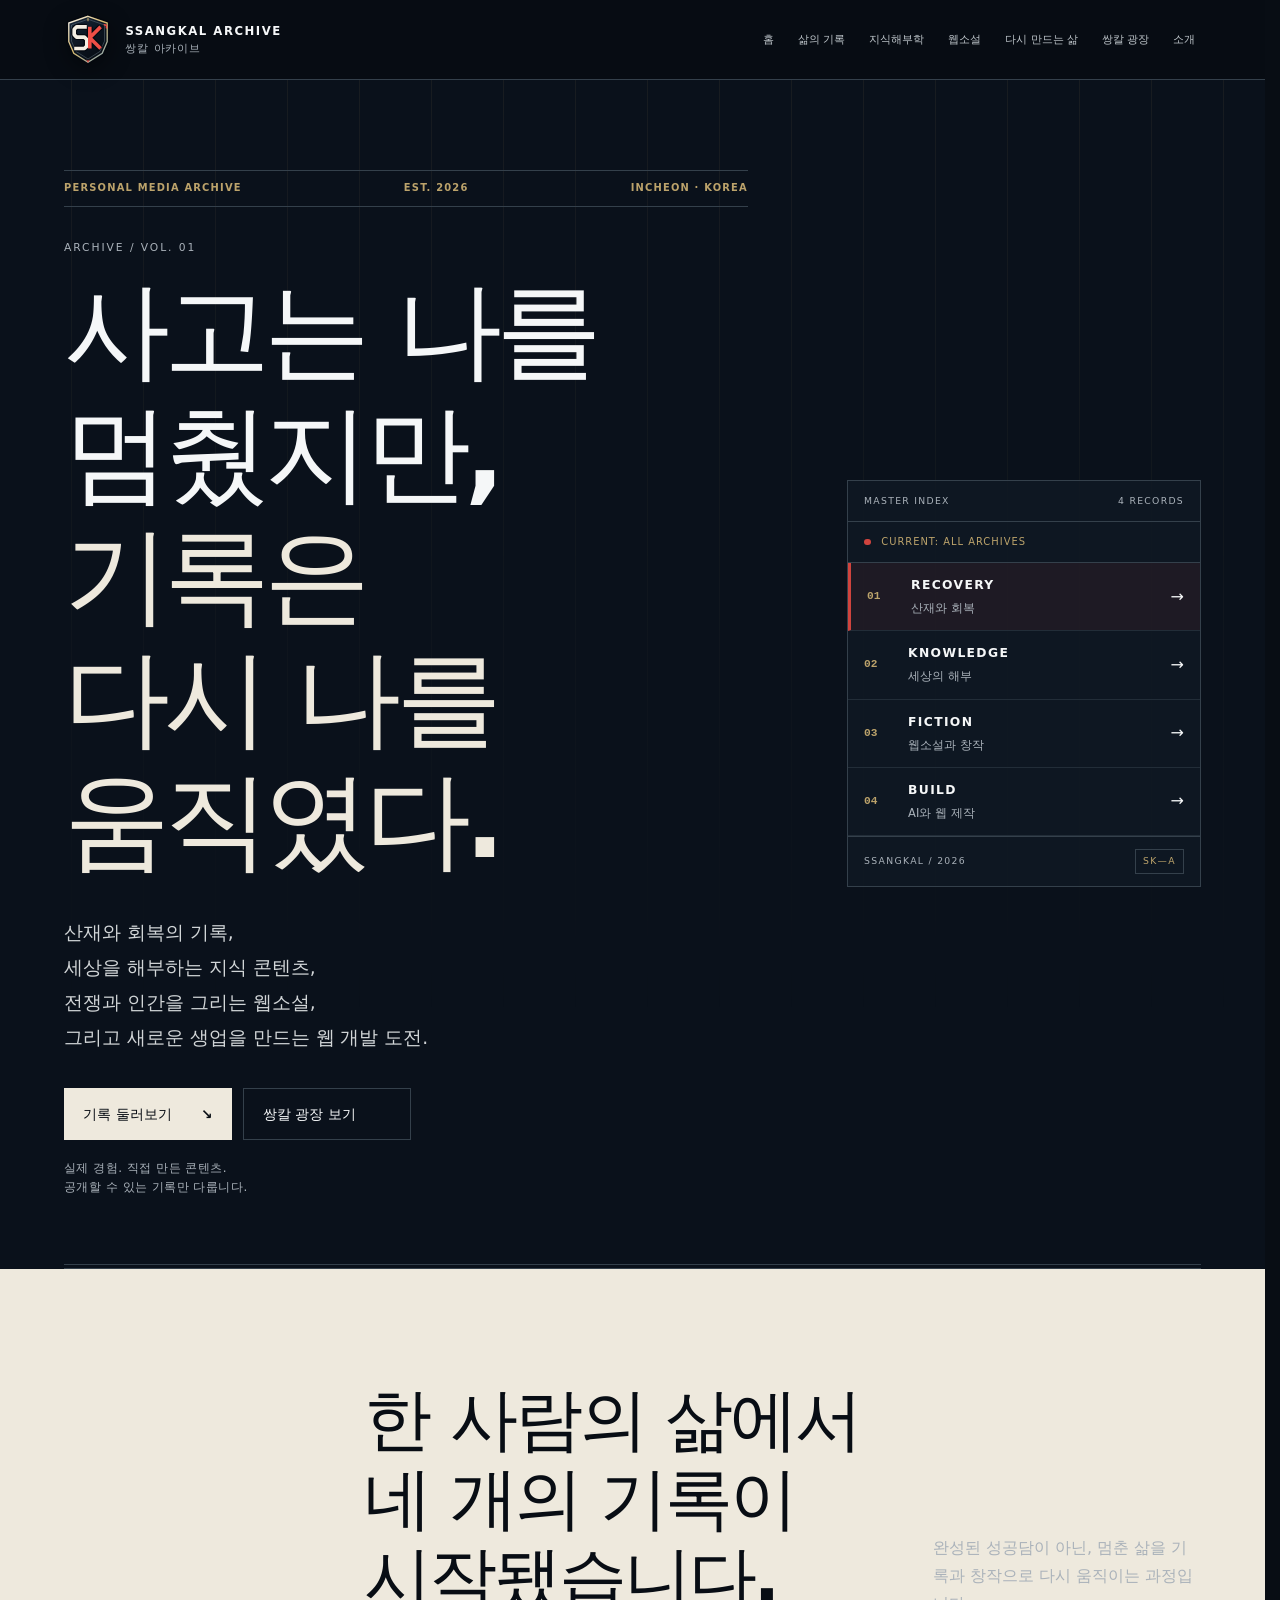
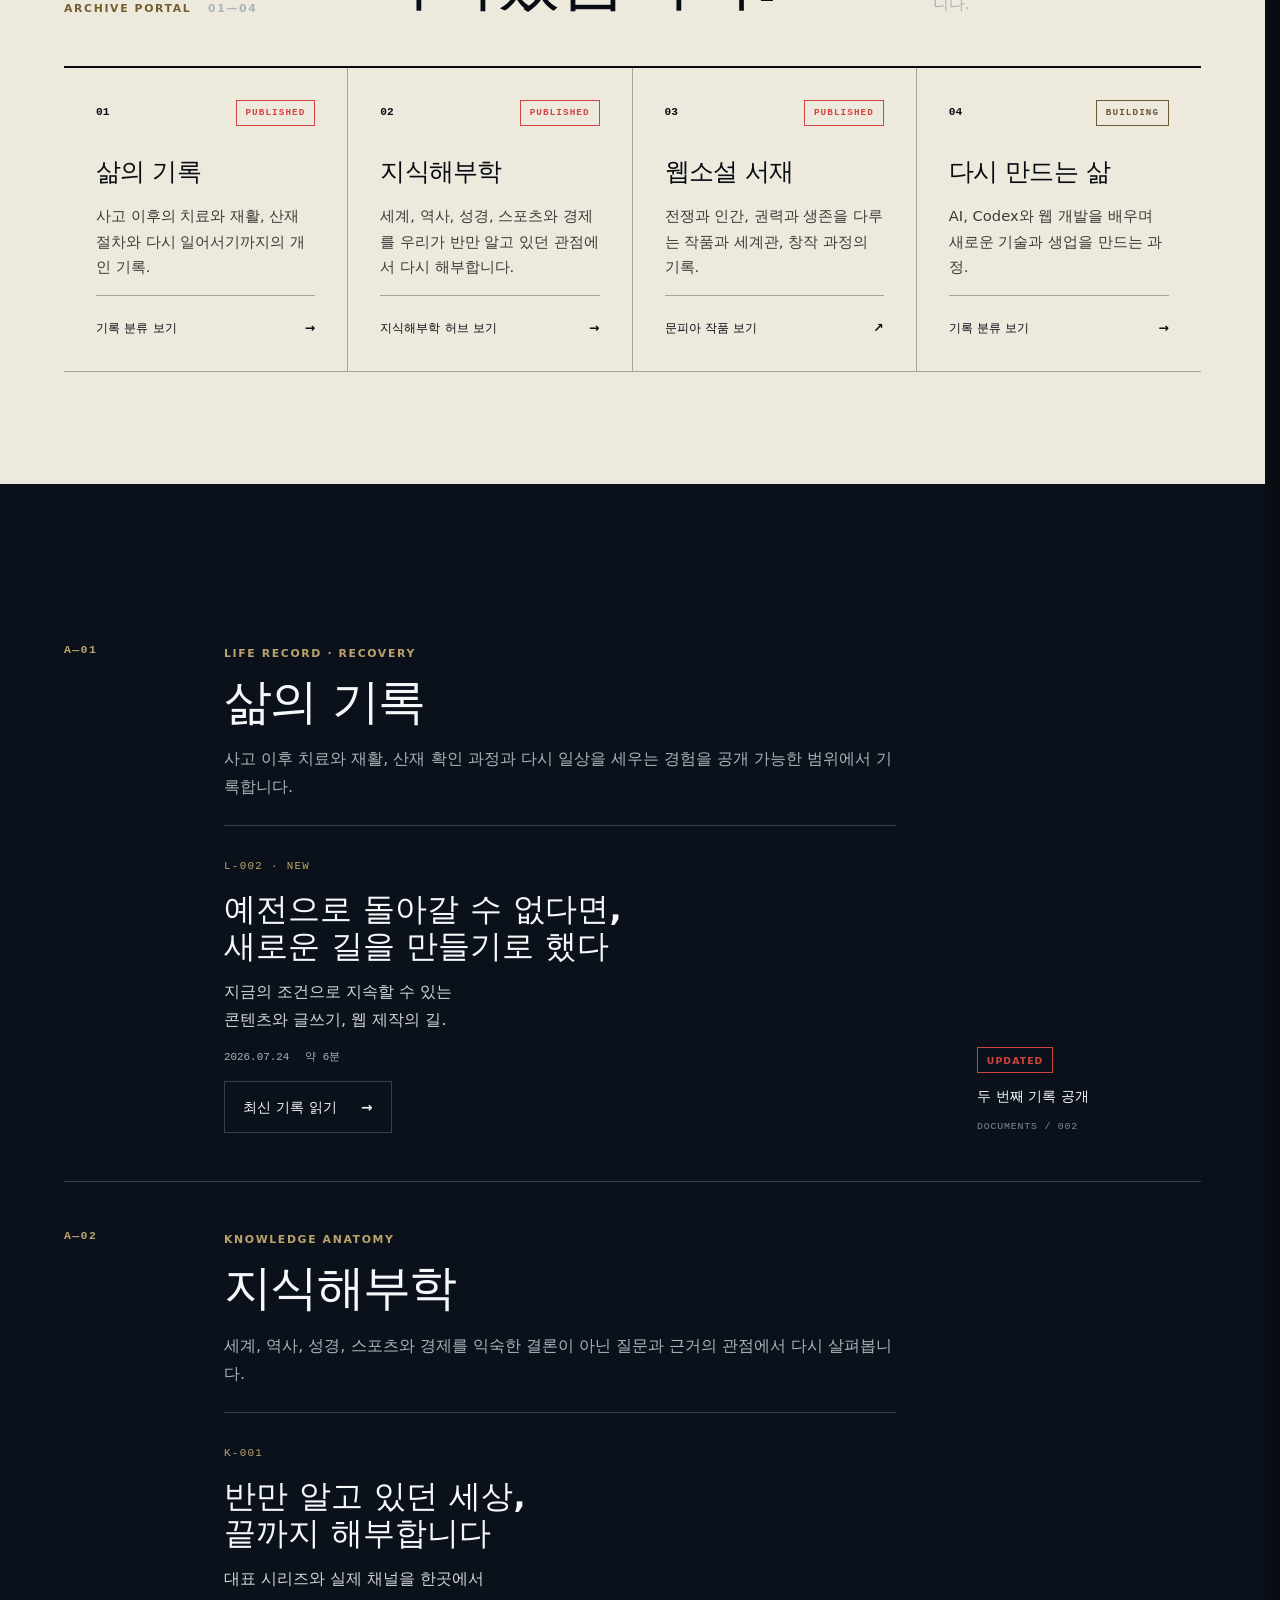
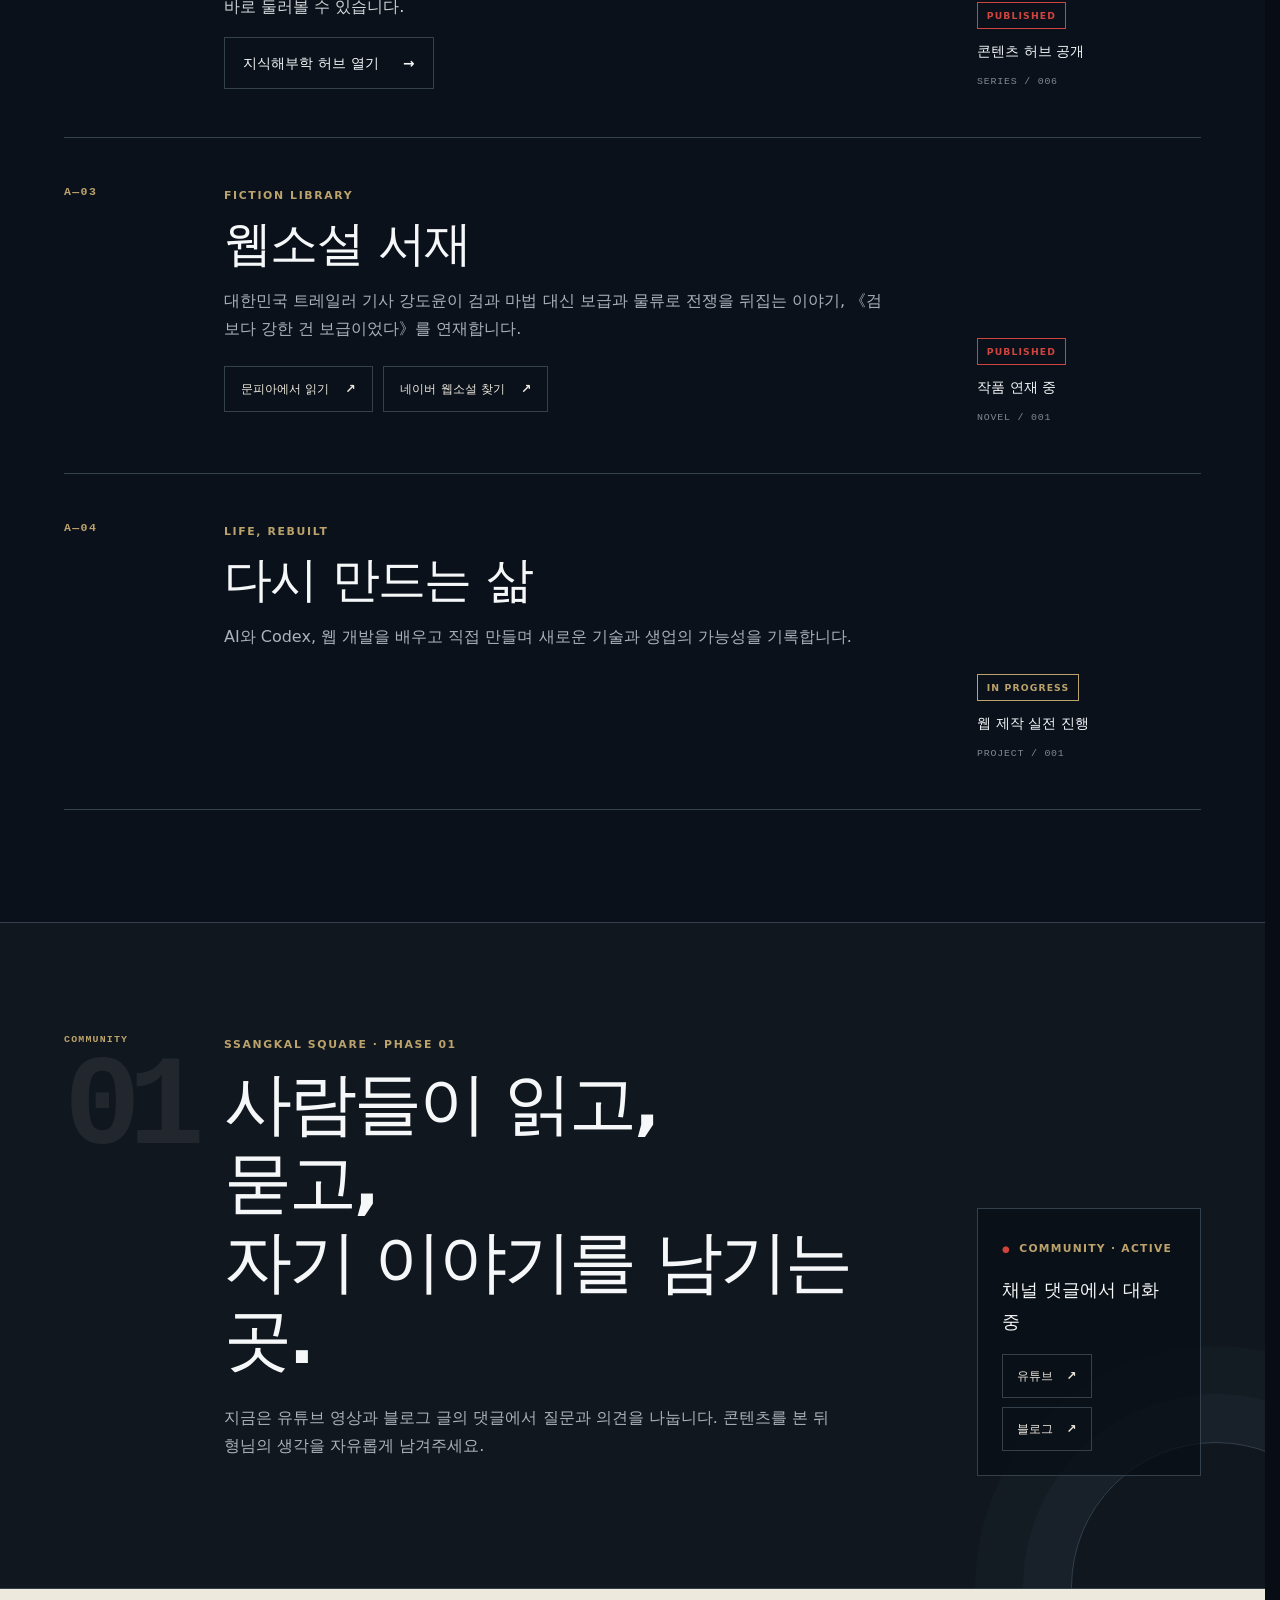
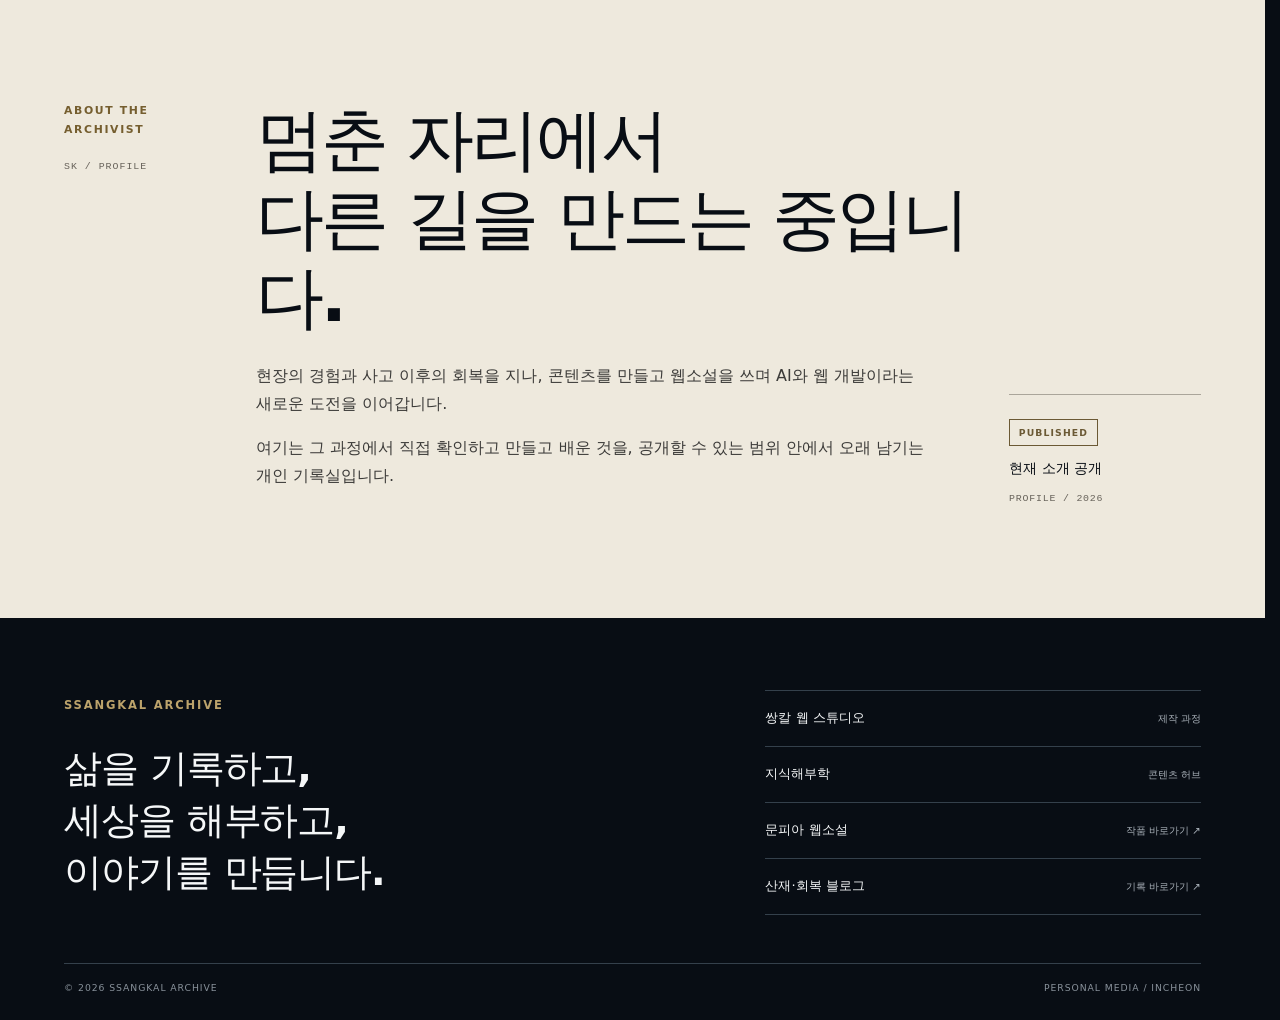
==== commit 82a5e86c: "두 번째 삶의 기록 메인 연결 메인 최신 기록, 두 글 이동 디자인, 스타일 캐시와 사이트맵을 갱신합니다." ====
--- a/index.html
+++ b/index.html
@@ -26,8 +26,8 @@
   <meta name="theme-color" content="#0a111b">
   <link rel="icon" href="favicon.svg" type="image/svg+xml">
   <link rel="apple-touch-icon" href="apple-touch-icon.png">
-  <link rel="stylesheet" href="style.css?v=20260724-3">
-  <script defer src="script.js"></script>
+  <link rel="stylesheet" href="style.css?v=20260724-6">
+  <script defer src="script.js?v=20260724-5"></script>
   <script type="application/ld+json">
   {
     "@context": "https://schema.org",
@@ -152,9 +152,9 @@
           <p class="eyebrow">LIFE RECORD · RECOVERY</p>
           <h2>삶의 기록</h2>
           <p>사고 이후 치료와 재활, 산재 확인 과정과 다시 일상을 세우는 경험을 공개 가능한 범위에서 기록합니다.</p>
-          <div class="home-article-preview"><span>L-001</span><h3>산재가 끝났다고,<br>회복까지 끝난 건 아니었다</h3><p>서류 위의 끝과 몸이 느끼는 끝은<br>같은 날 오지 않았습니다.</p><div><time datetime="2026-07-22">2026.07.22</time><span>약 6분</span></div><a class="button button-secondary" href="./life/workers-compensation-aftercare.html">첫 기록 읽기 <span aria-hidden="true">→</span></a></div>
-        </div>
-        <div class="record-state"><span class="status status-red">PUBLISHED</span><strong>첫 기록 공개</strong><small>DOCUMENTS / 001</small></div>
+          <div class="home-article-preview"><span>L-002 · NEW</span><h3>예전으로 돌아갈 수 없다면,<br>새로운 길을 만들기로 했다</h3><p>지금의 조건으로 지속할 수 있는<br>콘텐츠와 글쓰기, 웹 제작의 길.</p><div><time datetime="2026-07-24">2026.07.24</time><span>약 6분</span></div><a class="button button-secondary" href="./life/building-a-new-path.html">최신 기록 읽기 <span aria-hidden="true">→</span></a></div>
+        </div>
+        <div class="record-state"><span class="status status-red">UPDATED</span><strong>두 번째 기록 공개</strong><small>DOCUMENTS / 002</small></div>
       </article>
 
       <article class="record-panel" id="knowledge">
--- a/style.css
+++ b/style.css
@@ -154,6 +154,7 @@
 .list-heading h2{font-size:clamp(2rem,5vw,3.5rem);letter-spacing:-.04em}
 .collection-list .eyebrow{color:#755e2f}
 .article-card{border-block:2px solid var(--ink)}
+.article-card+.article-card{border-top:0}
 .article-card>a{padding:clamp(1.5rem,4vw,3rem) 0;display:block}
 .article-card>a:hover h3{text-decoration:underline;text-decoration-color:var(--red);text-underline-offset:.3rem}
 .article-card-top,.article-card-meta{display:flex;align-items:center;justify-content:space-between;gap:1rem}
@@ -197,7 +198,7 @@
 .article-body section{padding-top:clamp(3rem,7vw,5.5rem);scroll-margin-top:var(--anchor-offset)}
 .article-body h2{margin-bottom:1.5rem;color:var(--white);font-size:clamp(1.75rem,4vw,2.7rem);letter-spacing:-.035em}
 .section-number{margin-bottom:.6rem!important;color:var(--gold);font:700 .72rem/1 monospace;letter-spacing:.15em}
-.takeaways,.important-guidance,.author-box,.record-navigation,.related-links{max-width:64rem;margin:0 auto;padding:clamp(2rem,5vw,4rem) var(--gutter)}
+.takeaways,.important-guidance,.article-share,.author-box,.record-navigation,.related-links{max-width:64rem;margin:0 auto;padding:clamp(2rem,5vw,4rem) var(--gutter)}
 .takeaways{border-block:1px solid #aaa59a;background:var(--paper);color:var(--ink)}
 .takeaways .eyebrow{color:#755e2f}
 .takeaways h2,.important-guidance h2,.author-box h2,.related-links h2{font-size:clamp(1.5rem,4vw,2.4rem)}
@@ -206,11 +207,22 @@
 .important-guidance{margin-top:4rem;border:1px solid var(--gold);border-left:4px solid var(--gold);background:var(--panel)}
 .important-guidance p{color:#d1d5d7}
 .important-guidance p:last-child{margin-bottom:0;color:var(--paper)}
+.article-share{display:grid;gap:1.5rem;border-bottom:1px solid var(--line);background:linear-gradient(135deg,#101923 0%,#0b121b 72%)}
+.article-share h2{margin-bottom:1rem;font-size:clamp(1.5rem,4vw,2.4rem);letter-spacing:-.035em}
+.article-share-copy>p:last-child{max-width:38rem;margin-bottom:0;color:var(--muted)}
+.share-controls{display:flex;flex-wrap:wrap;gap:.7rem}
+.share-button{min-width:9rem;min-height:2.75rem;padding:.72rem 1rem;border:1px solid var(--line);display:inline-flex;align-items:center;justify-content:space-between;gap:1rem;background:transparent;color:var(--paper);font-size:.82rem;font-weight:750;cursor:pointer;transition:border-color .2s ease,background .2s ease,color .2s ease}
+.share-button:hover{border-color:var(--gold);color:var(--gold)}
+.share-button-primary{border-color:var(--red);background:var(--red);color:var(--white)}
+.share-button-primary:hover{border-color:#e25b54;background:#e25b54;color:var(--white)}
+.share-feedback{min-height:1.5rem;margin:0;color:var(--gold);font-size:.76rem;line-height:1.5}
 .author-box{display:grid;grid-template-columns:5.25rem minmax(0,1fr);align-items:start;gap:1.5rem;border-bottom:1px solid var(--line)}
 .author-mark{width:4.6rem;height:5.06rem;border:0;display:block;background:url("archive-mark.svg") center/contain no-repeat;font-size:0;line-height:0;transform:none;filter:drop-shadow(0 .55rem 1rem rgba(0,0,0,.48)) brightness(1.06)}
 .author-box p:last-child{max-width:42rem;margin-bottom:0;color:var(--muted)}
 .record-navigation{display:grid;gap:1px;background:var(--line)}
-.record-navigation div{padding:1.25rem;background:var(--ink)}
+.record-navigation div,.record-navigation>a{min-height:6.5rem;padding:1.25rem;background:var(--ink);display:flex;flex-direction:column;justify-content:center}
+.record-navigation>a{transition:background .2s ease,color .2s ease}
+.record-navigation>a:hover{background:var(--panel);color:var(--gold)}
 .record-navigation small{display:block;margin-bottom:.45rem;color:var(--gold);font:.62rem/1.4 monospace;letter-spacing:.12em}
 .record-navigation strong{font-size:.85rem}
 .related-links{padding-top:4rem;padding-bottom:4rem}
@@ -243,6 +255,8 @@
 .article-category{margin-top:0}
 .article-card-meta{grid-column:3;grid-row:1 / 5;margin:0;padding:0 0 0 1.5rem;border-top:0;border-left:1px solid #aaa59a;display:grid;align-content:end;justify-content:stretch}
 .article-card-meta span:last-child{margin:1rem 0 0}
+.article-share{grid-template-columns:minmax(0,1fr) auto;align-items:end}
+.share-feedback{grid-column:1/-1}
 }
 @media(min-width:64rem){.menu-toggle{display:none}
 .primary-nav{position:static;display:flex;padding:0;border:0;background:transparent;box-shadow:none;gap:clamp(.15rem,1vw,1.2rem)}
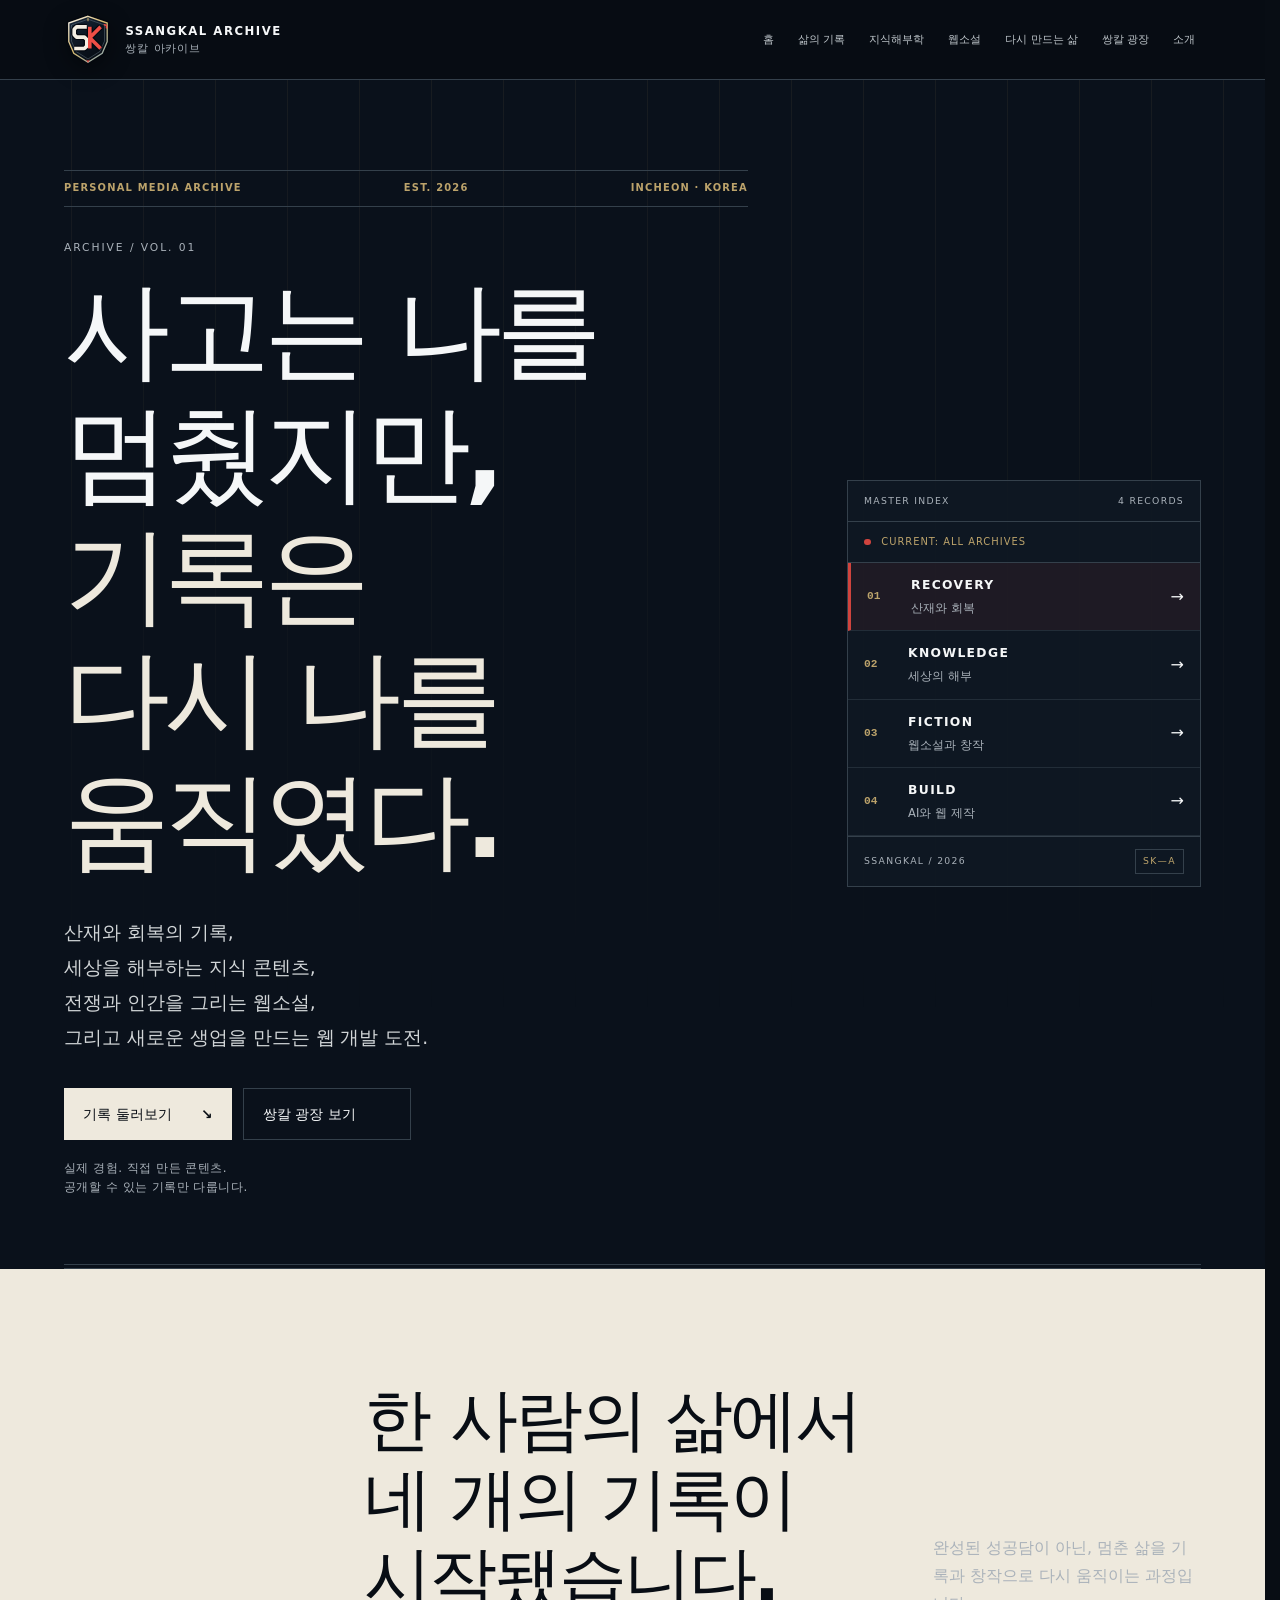
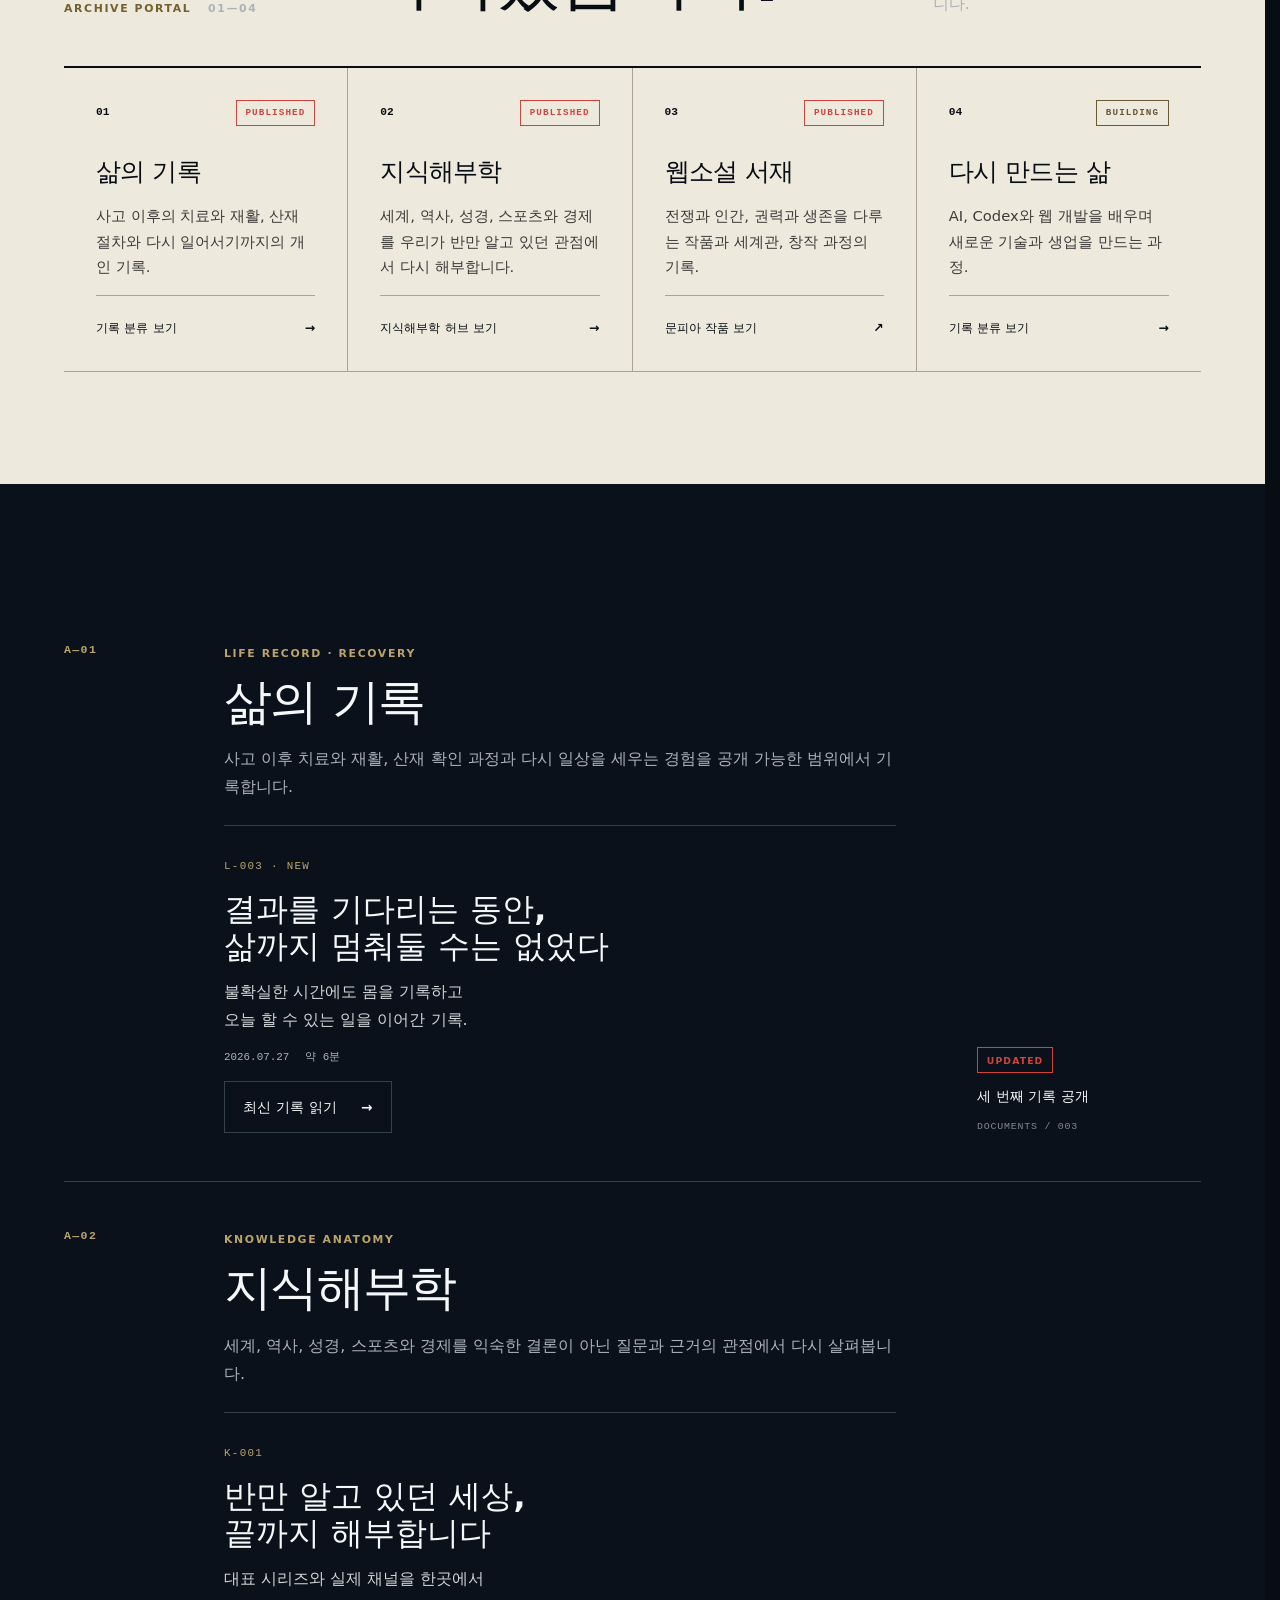
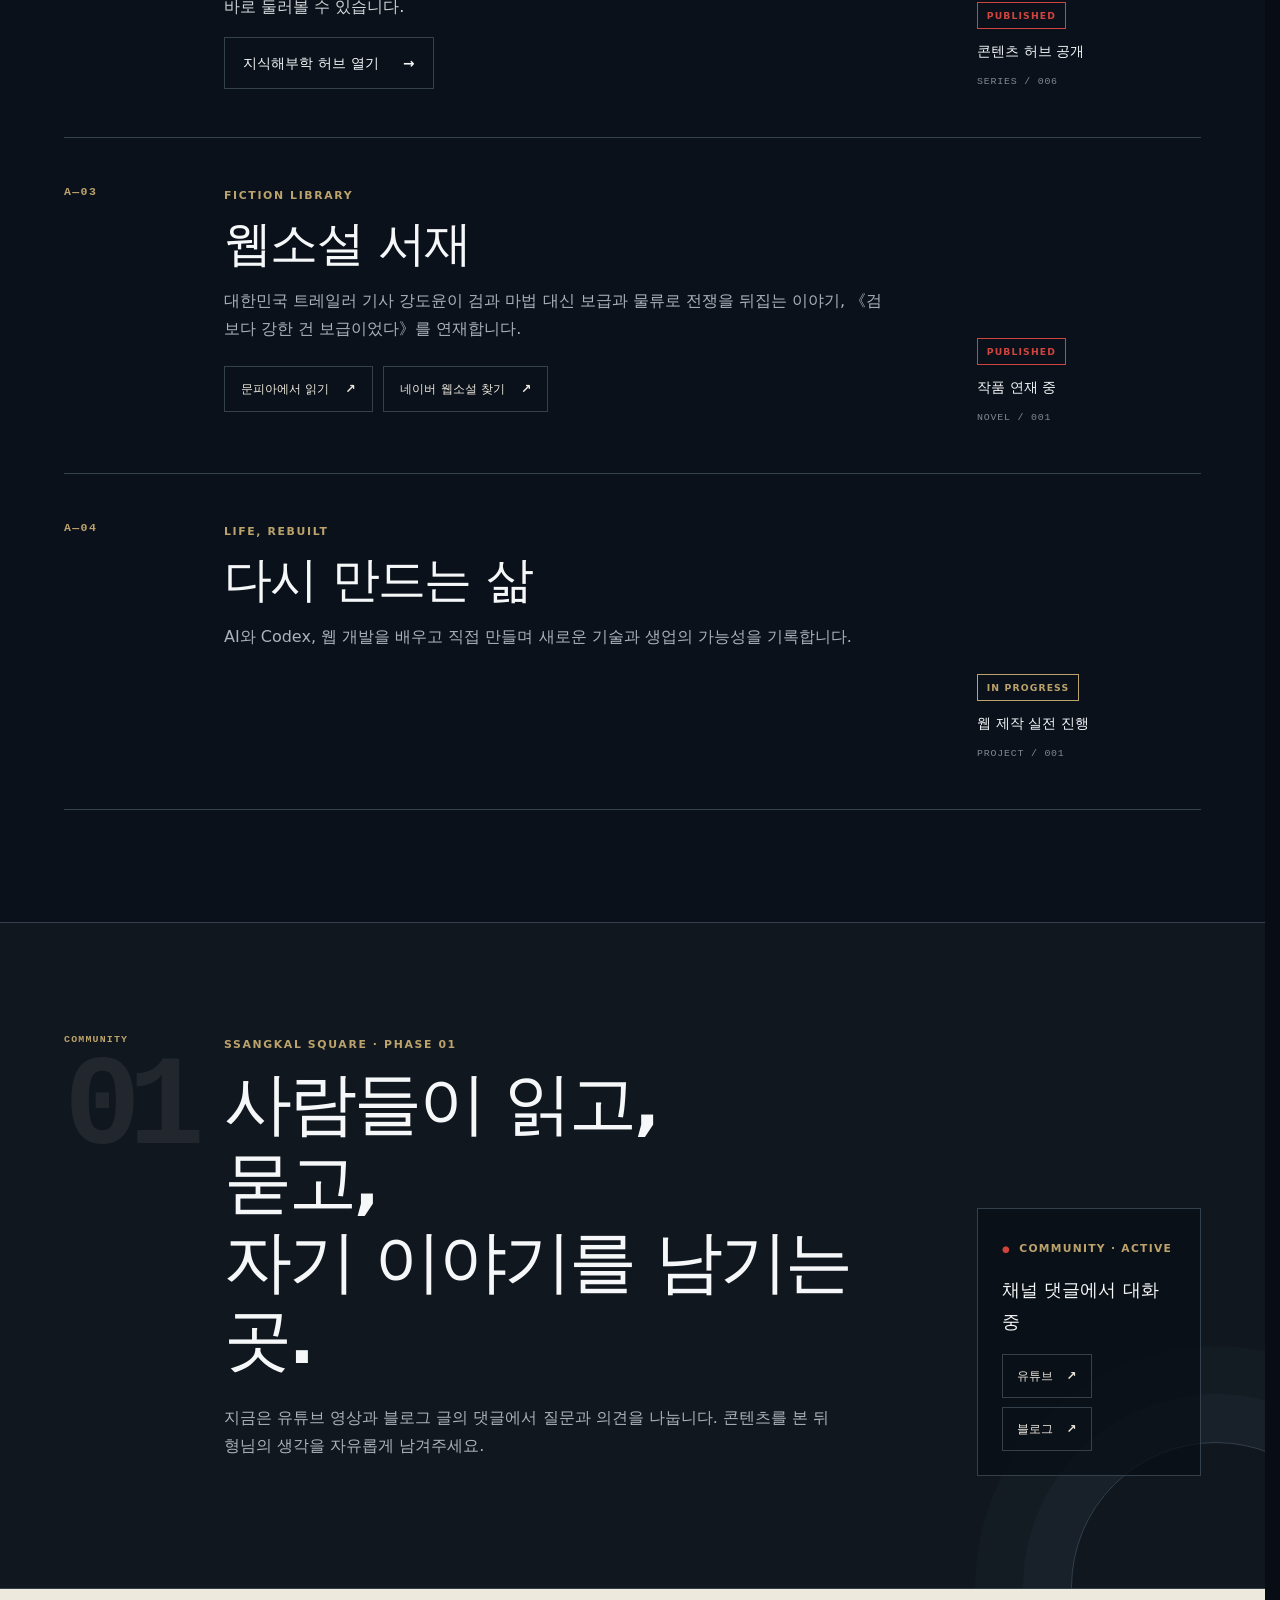
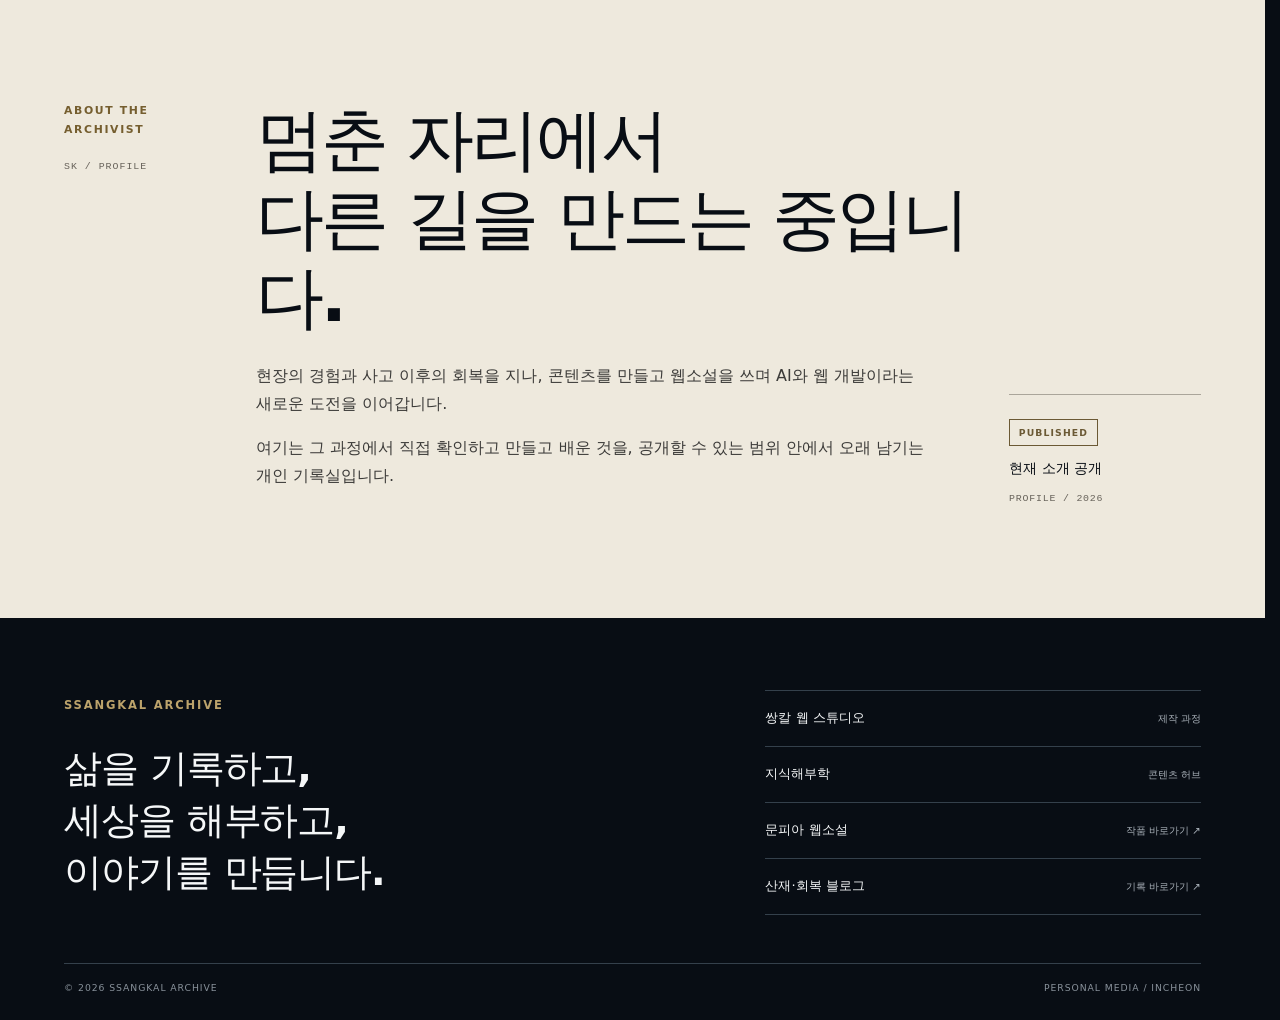
==== commit d1e53af2: "삶의 기록 세 번째 글 대표 정보 추가" ====
--- a/index.html
+++ b/index.html
@@ -26,7 +26,7 @@
   <meta name="theme-color" content="#0a111b">
   <link rel="icon" href="favicon.svg" type="image/svg+xml">
   <link rel="apple-touch-icon" href="apple-touch-icon.png">
-  <link rel="stylesheet" href="style.css?v=20260724-6">
+  <link rel="stylesheet" href="style.css?v=20260727-2">
   <script defer src="script.js?v=20260724-5"></script>
   <script type="application/ld+json">
   {
@@ -152,9 +152,9 @@
           <p class="eyebrow">LIFE RECORD · RECOVERY</p>
           <h2>삶의 기록</h2>
           <p>사고 이후 치료와 재활, 산재 확인 과정과 다시 일상을 세우는 경험을 공개 가능한 범위에서 기록합니다.</p>
-          <div class="home-article-preview"><span>L-002 · NEW</span><h3>예전으로 돌아갈 수 없다면,<br>새로운 길을 만들기로 했다</h3><p>지금의 조건으로 지속할 수 있는<br>콘텐츠와 글쓰기, 웹 제작의 길.</p><div><time datetime="2026-07-24">2026.07.24</time><span>약 6분</span></div><a class="button button-secondary" href="./life/building-a-new-path.html">최신 기록 읽기 <span aria-hidden="true">→</span></a></div>
-        </div>
-        <div class="record-state"><span class="status status-red">UPDATED</span><strong>두 번째 기록 공개</strong><small>DOCUMENTS / 002</small></div>
+          <div class="home-article-preview"><span>L-003 · NEW</span><h3>결과를 기다리는 동안,<br>삶까지 멈춰둘 수는 없었다</h3><p>불확실한 시간에도 몸을 기록하고<br>오늘 할 수 있는 일을 이어간 기록.</p><div><time datetime="2026-07-27">2026.07.27</time><span>약 6분</span></div><a class="button button-secondary" href="./life/waiting-without-stopping.html">최신 기록 읽기 <span aria-hidden="true">→</span></a></div>
+        </div>
+        <div class="record-state"><span class="status status-red">UPDATED</span><strong>세 번째 기록 공개</strong><small>DOCUMENTS / 003</small></div>
       </article>
 
       <article class="record-panel" id="knowledge">
--- a/style.css
+++ b/style.css
@@ -156,6 +156,9 @@
 .article-card{border-block:2px solid var(--ink)}
 .article-card+.article-card{border-top:0}
 .article-card>a{padding:clamp(1.5rem,4vw,3rem) 0;display:block}
+.article-card-grid{display:grid;gap:clamp(1.5rem,4vw,3rem)}
+.article-card-copy{min-width:0}
+.article-card-image{width:100%;height:auto;aspect-ratio:1200/630;display:block;border:1px solid #aaa59a;background:var(--ink);object-fit:cover}
 .article-card>a:hover h3{text-decoration:underline;text-decoration-color:var(--red);text-underline-offset:.3rem}
 .article-card-top,.article-card-meta{display:flex;align-items:center;justify-content:space-between;gap:1rem}
 .record-number{color:#755e2f;font:700 .75rem/1 monospace;letter-spacing:.14em}
@@ -181,6 +184,7 @@
 .longform-article{width:min(100%,var(--content));margin:auto}
 .article-header{padding:clamp(3.5rem,9vw,8rem) var(--gutter);border-bottom:1px solid var(--line);background:var(--navy)}
 .article-header h1{max-width:18ch;margin-bottom:2rem;font-size:clamp(2.35rem,7vw,6.5rem);letter-spacing:-.055em;overflow-wrap:anywhere}
+.article-header h1.title-wide{max-width:22ch}
 .article-deck{max-width:35rem;color:var(--paper);font-size:clamp(1.1rem,2.5vw,1.55rem);line-height:1.7}
 .article-meta{max-width:48rem;margin:3rem 0 0;padding-top:1rem;border-top:1px solid var(--line);display:grid;grid-template-columns:repeat(2,minmax(0,1fr));gap:1rem}
 .article-meta div{min-width:0}
@@ -249,12 +253,10 @@
 .about{grid-template-columns:10rem minmax(0,1fr) 12rem}
 .footer-primary{grid-template-columns:1.2fr .8fr}
 .collection-hero{grid-template-columns:minmax(0,1.4fr) minmax(18rem,.6fr);align-items:end}
-.article-card>a{display:grid;grid-template-columns:8rem minmax(0,1fr) 10rem;column-gap:2rem}
-.article-card-top{grid-row:1 / 5;display:block}
-.article-card-top .status{margin-top:1rem}
-.article-category{margin-top:0}
-.article-card-meta{grid-column:3;grid-row:1 / 5;margin:0;padding:0 0 0 1.5rem;border-top:0;border-left:1px solid #aaa59a;display:grid;align-content:end;justify-content:stretch}
-.article-card-meta span:last-child{margin:1rem 0 0}
+.article-card>a{display:block}
+.article-card-grid{grid-template-columns:minmax(0,1.1fr) minmax(20rem,.9fr);align-items:center}
+.article-card-image{grid-column:2;grid-row:1}
+.article-card-copy{grid-column:1;grid-row:1}
 .article-share{grid-template-columns:minmax(0,1fr) auto;align-items:end}
 .share-feedback{grid-column:1/-1}
 }
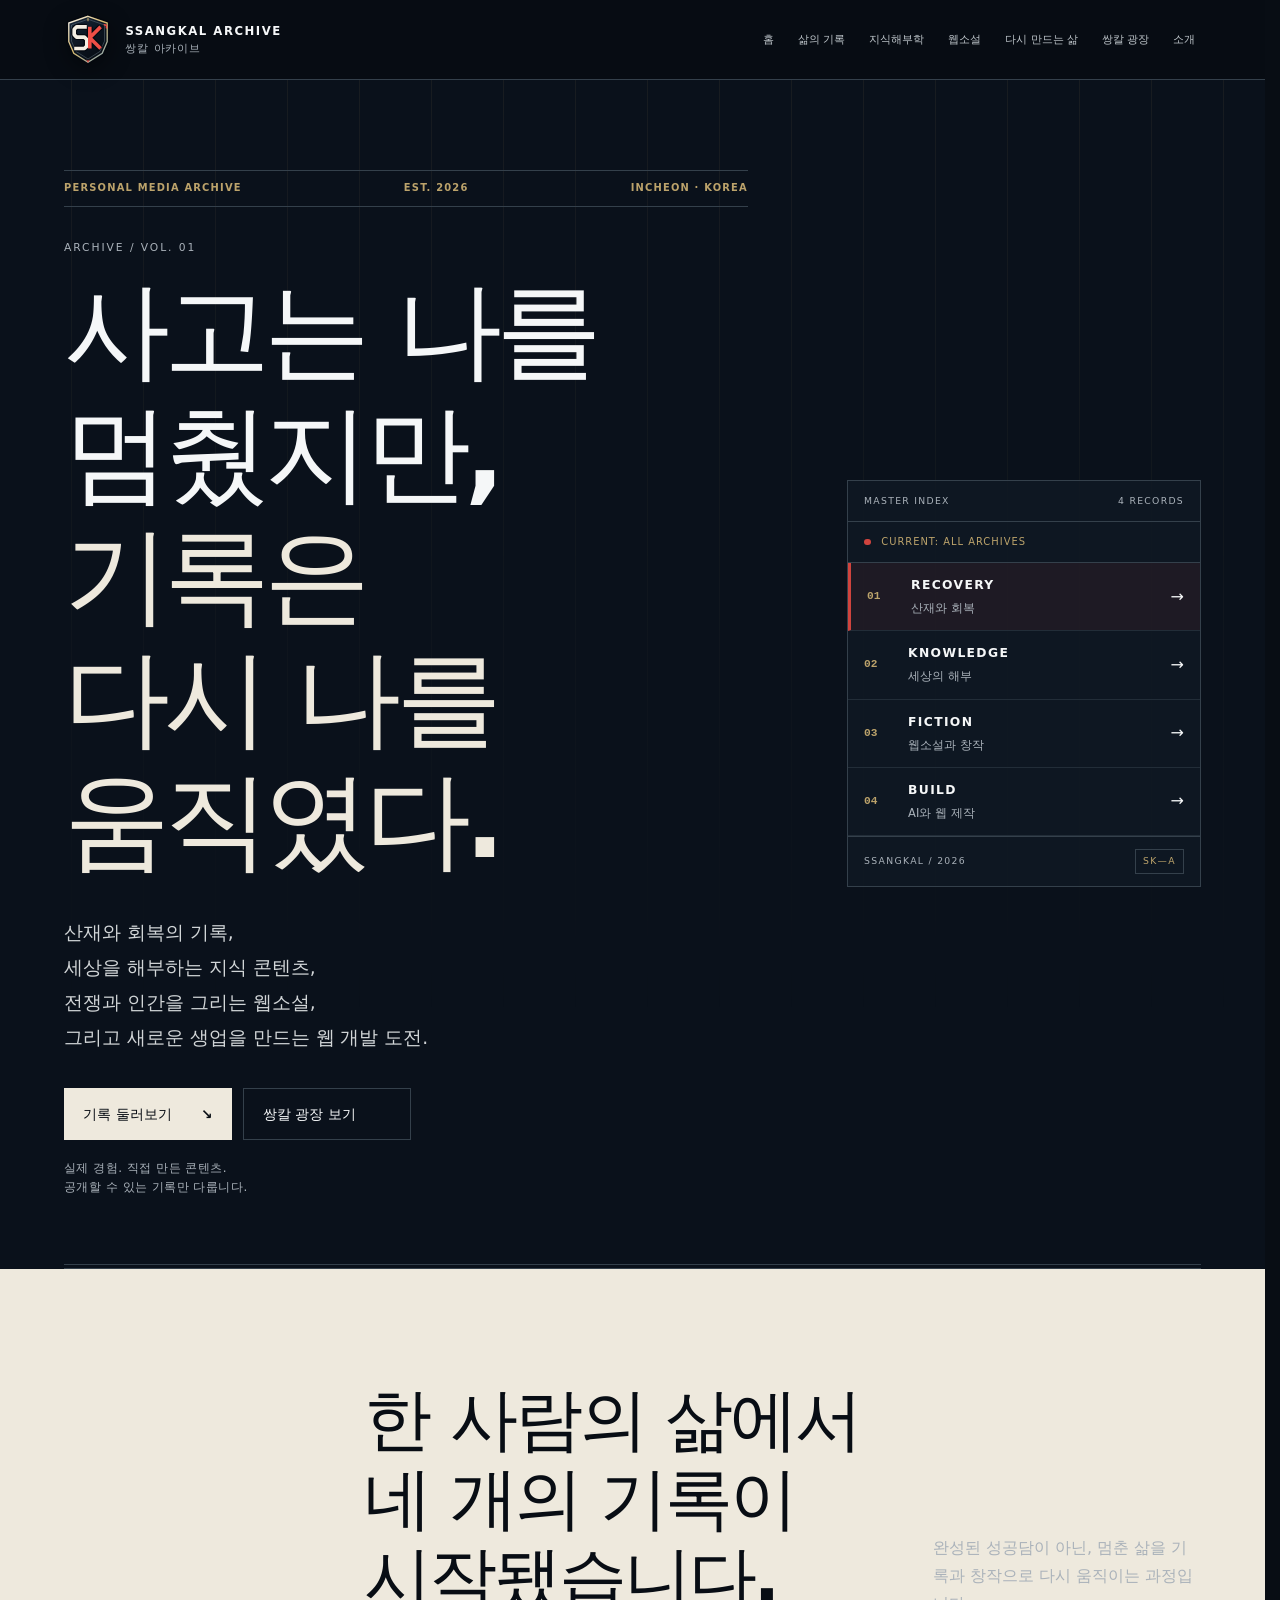
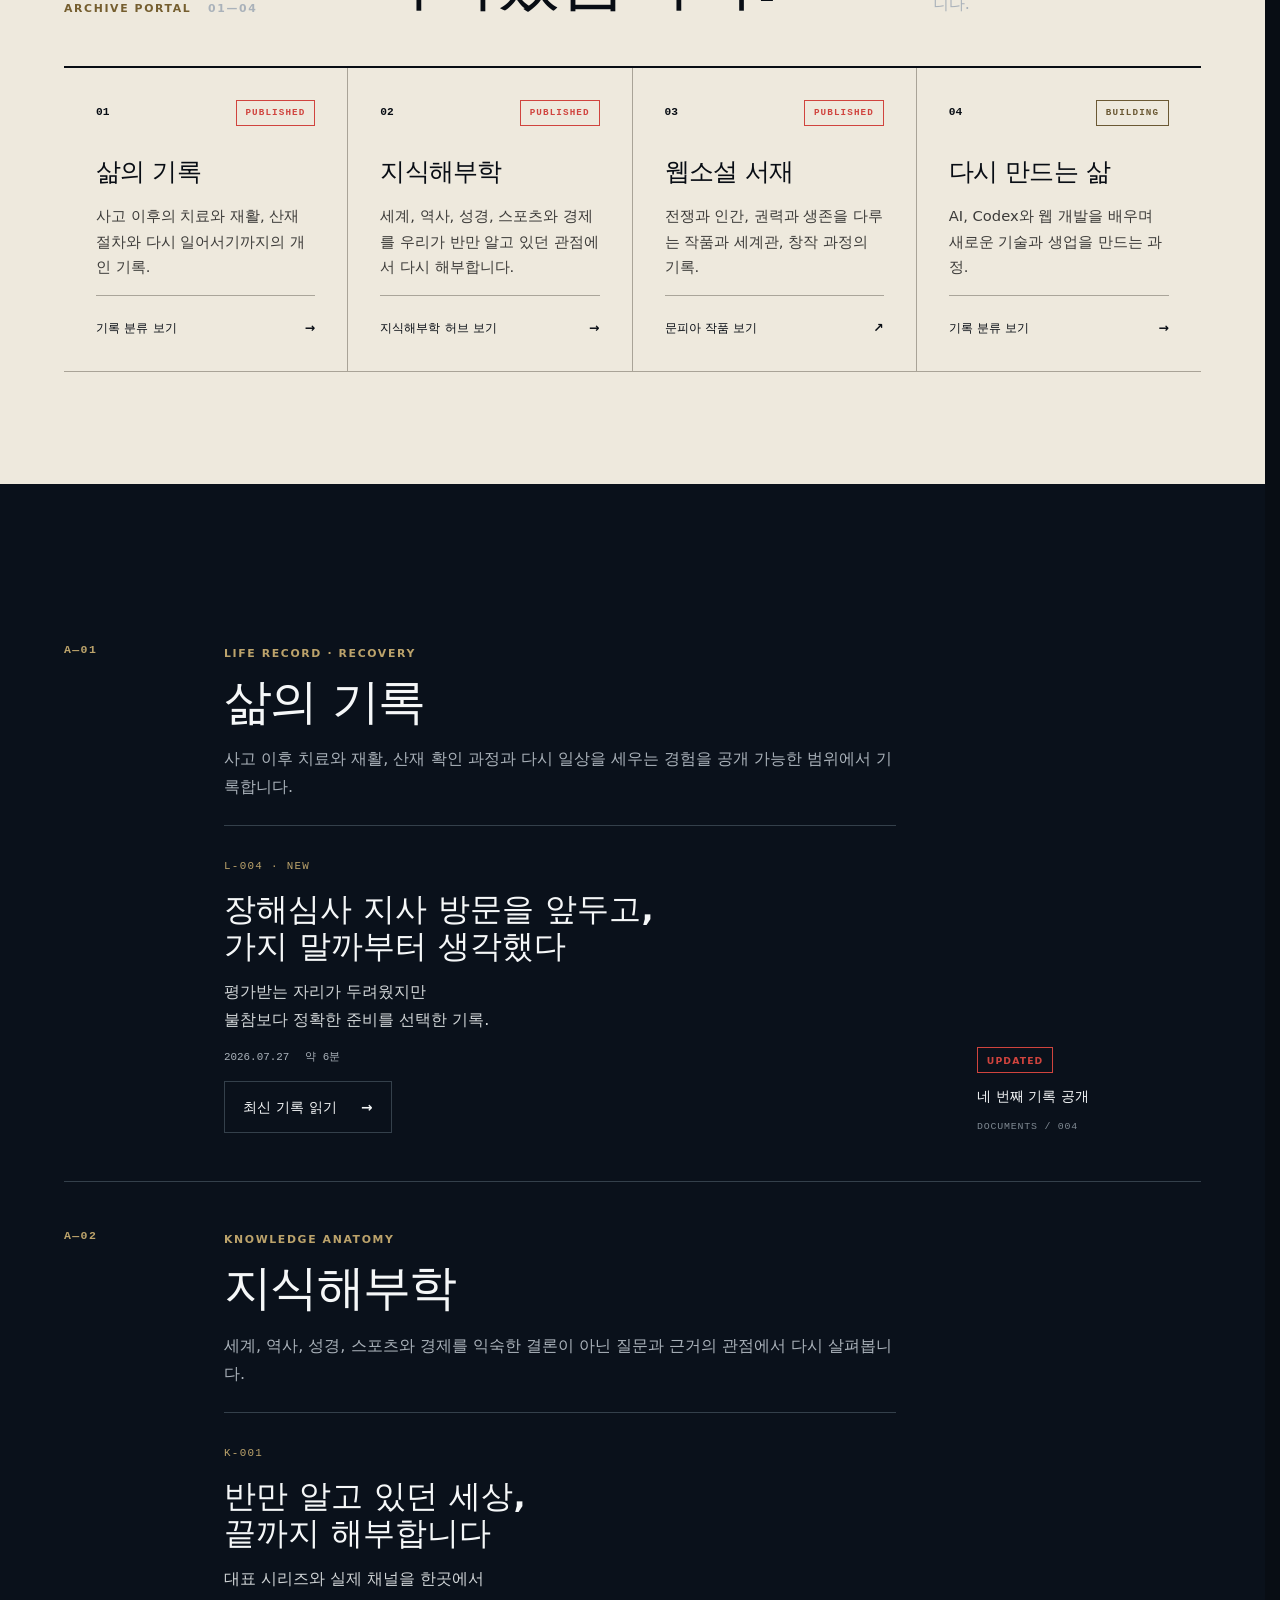
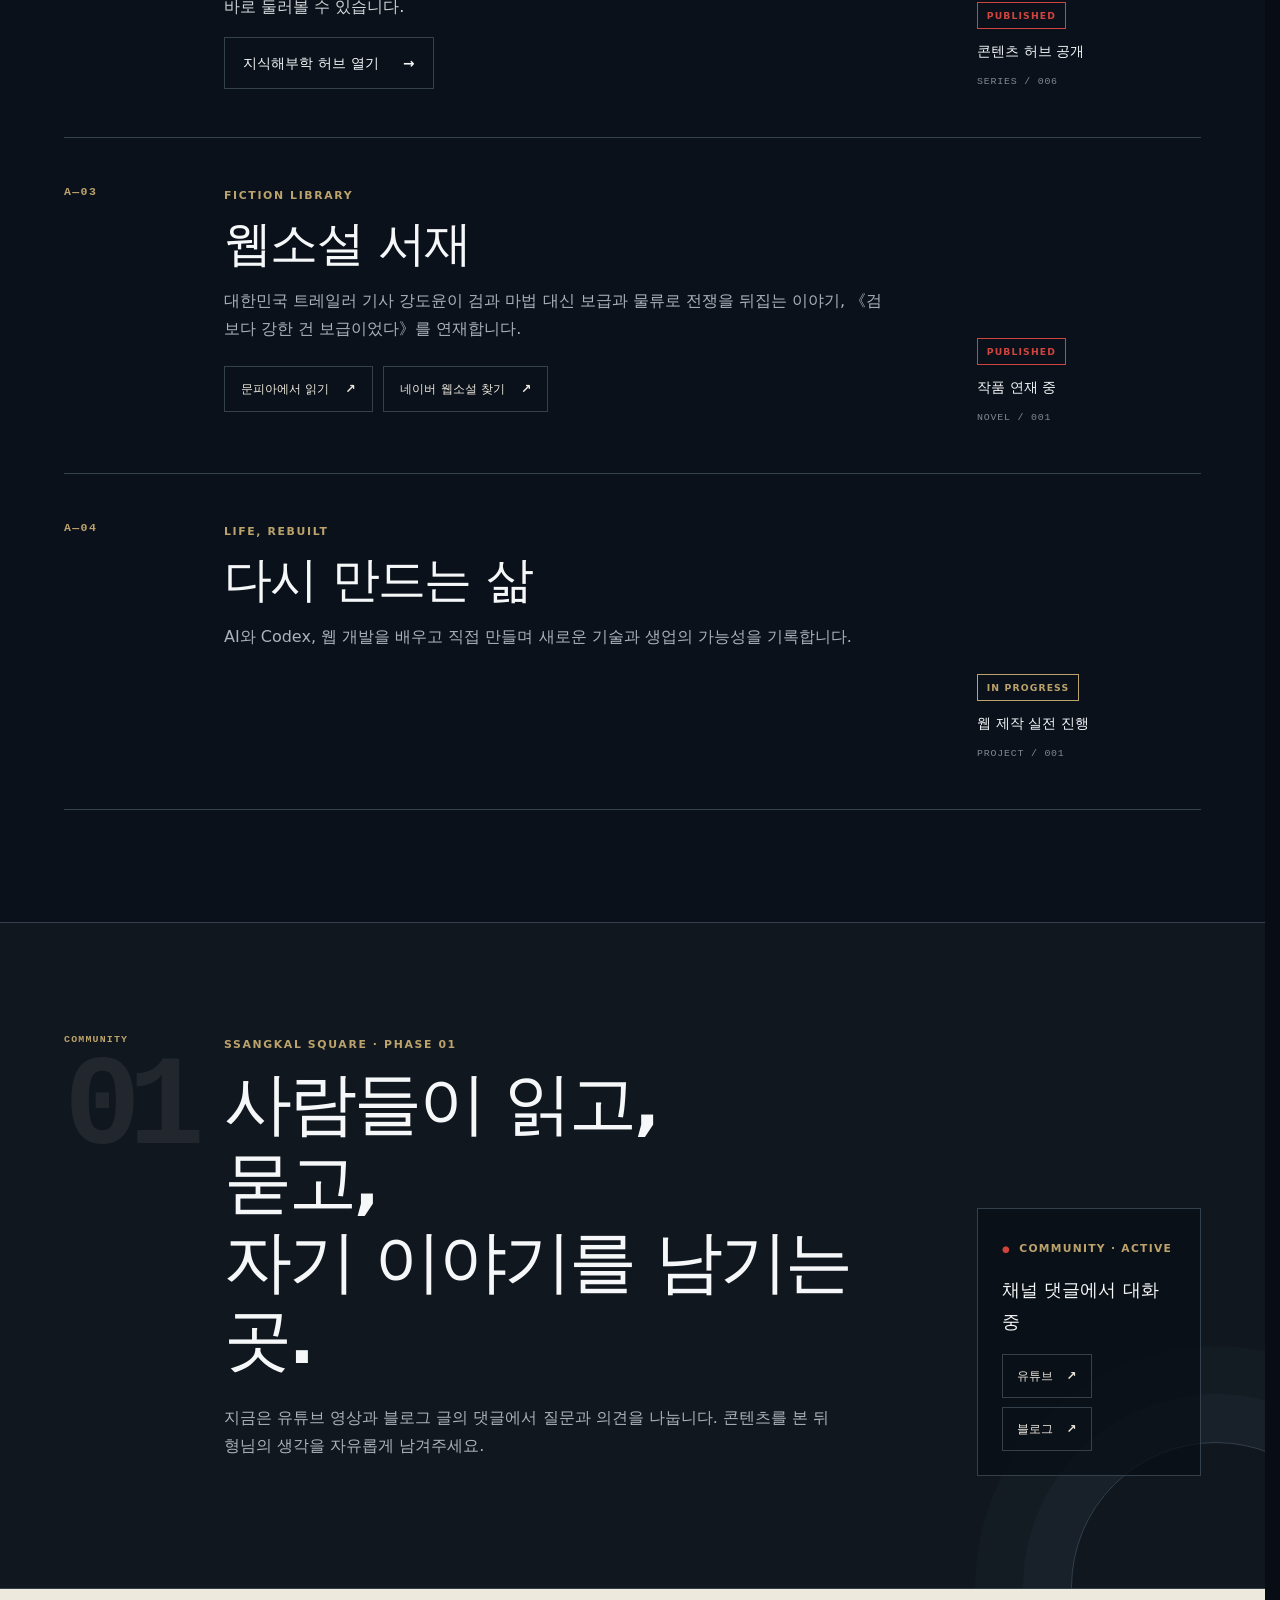
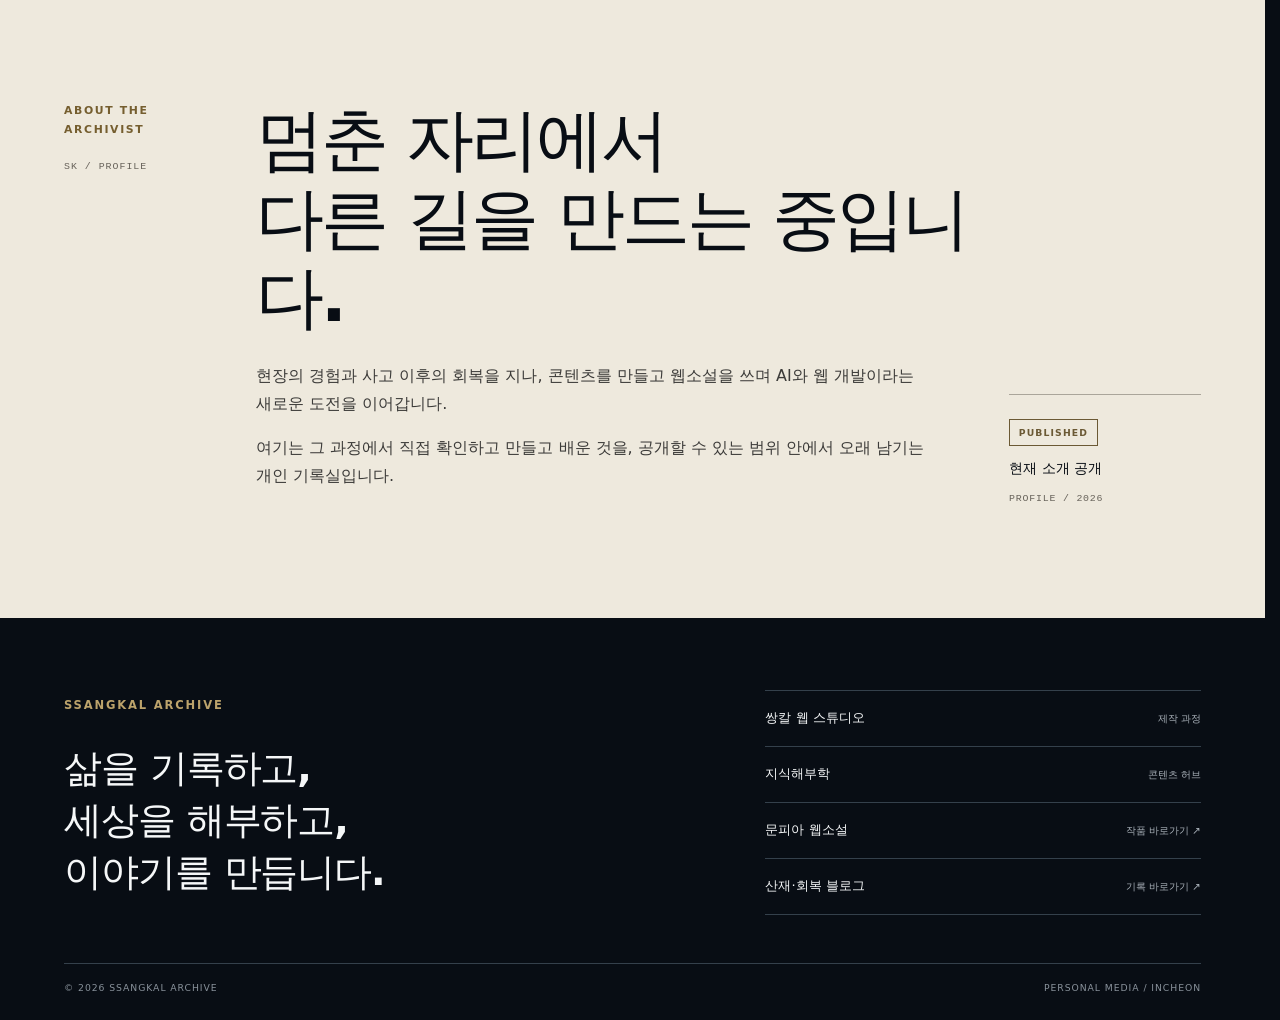
==== commit 131aee89: "L-004 메인 연결과 사이트맵 갱신" ====
--- a/index.html
+++ b/index.html
@@ -152,9 +152,9 @@
           <p class="eyebrow">LIFE RECORD · RECOVERY</p>
           <h2>삶의 기록</h2>
           <p>사고 이후 치료와 재활, 산재 확인 과정과 다시 일상을 세우는 경험을 공개 가능한 범위에서 기록합니다.</p>
-          <div class="home-article-preview"><span>L-003 · NEW</span><h3>결과를 기다리는 동안,<br>삶까지 멈춰둘 수는 없었다</h3><p>불확실한 시간에도 몸을 기록하고<br>오늘 할 수 있는 일을 이어간 기록.</p><div><time datetime="2026-07-27">2026.07.27</time><span>약 6분</span></div><a class="button button-secondary" href="./life/waiting-without-stopping.html">최신 기록 읽기 <span aria-hidden="true">→</span></a></div>
-        </div>
-        <div class="record-state"><span class="status status-red">UPDATED</span><strong>세 번째 기록 공개</strong><small>DOCUMENTS / 003</small></div>
+          <div class="home-article-preview"><span>L-004 · NEW</span><h3>장해심사 지사 방문을 앞두고,<br>가지 말까부터 생각했다</h3><p>평가받는 자리가 두려웠지만<br>불참보다 정확한 준비를 선택한 기록.</p><div><time datetime="2026-07-27">2026.07.27</time><span>약 6분</span></div><a class="button button-secondary" href="./life/preparing-for-disability-assessment-visit.html">최신 기록 읽기 <span aria-hidden="true">→</span></a></div>
+        </div>
+        <div class="record-state"><span class="status status-red">UPDATED</span><strong>네 번째 기록 공개</strong><small>DOCUMENTS / 004</small></div>
       </article>
 
       <article class="record-panel" id="knowledge">
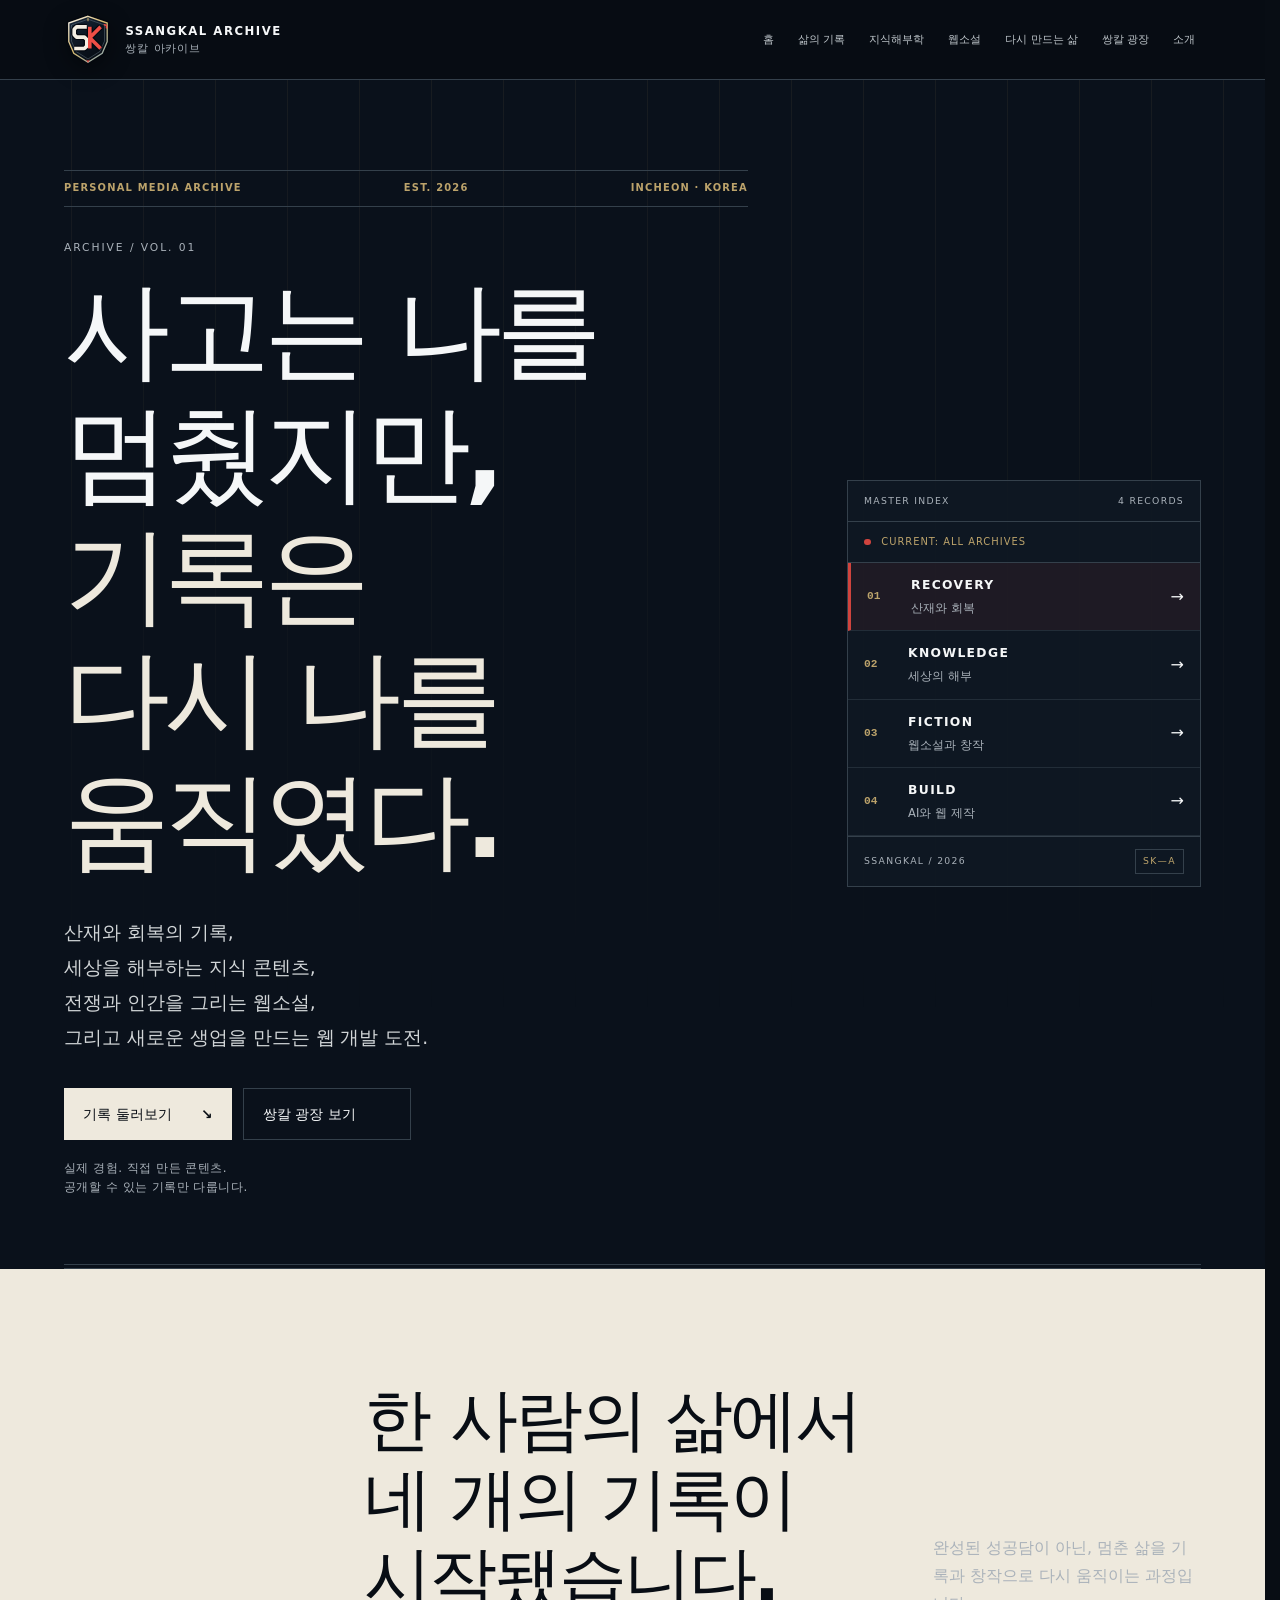
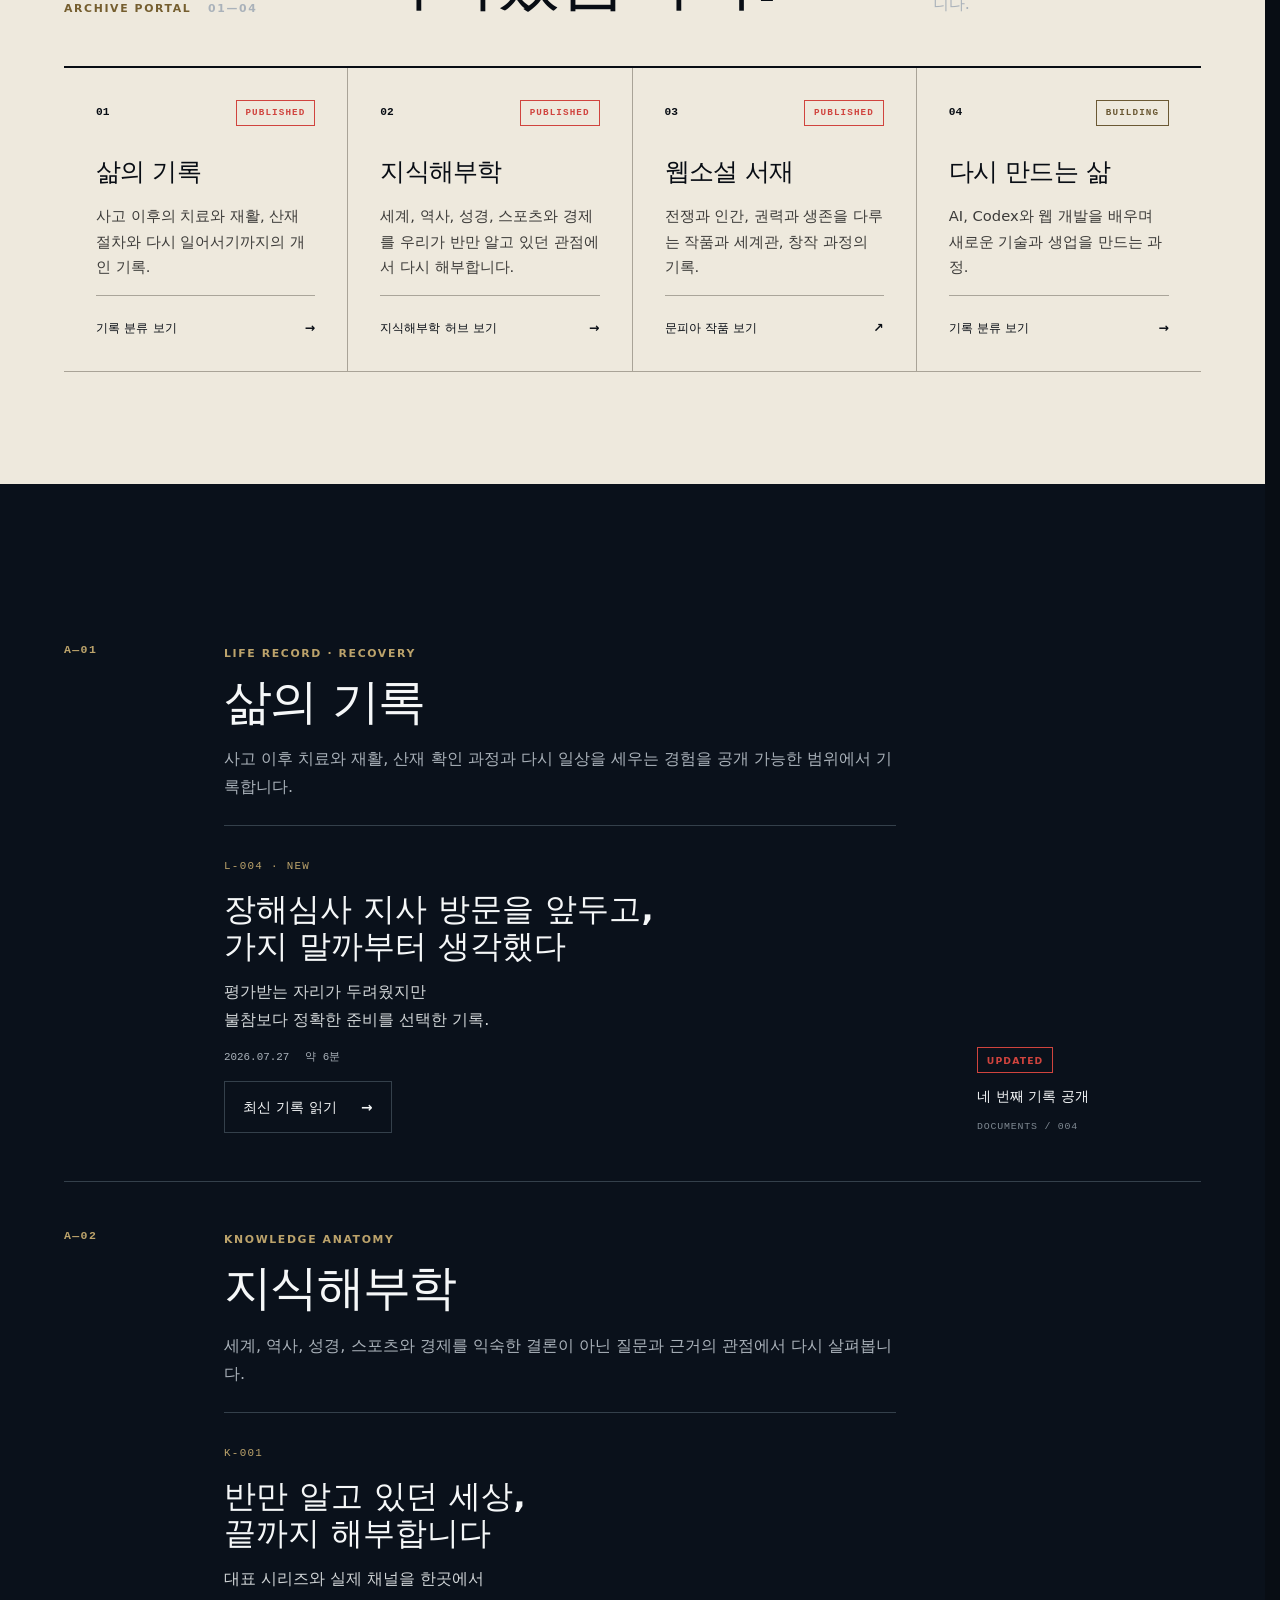
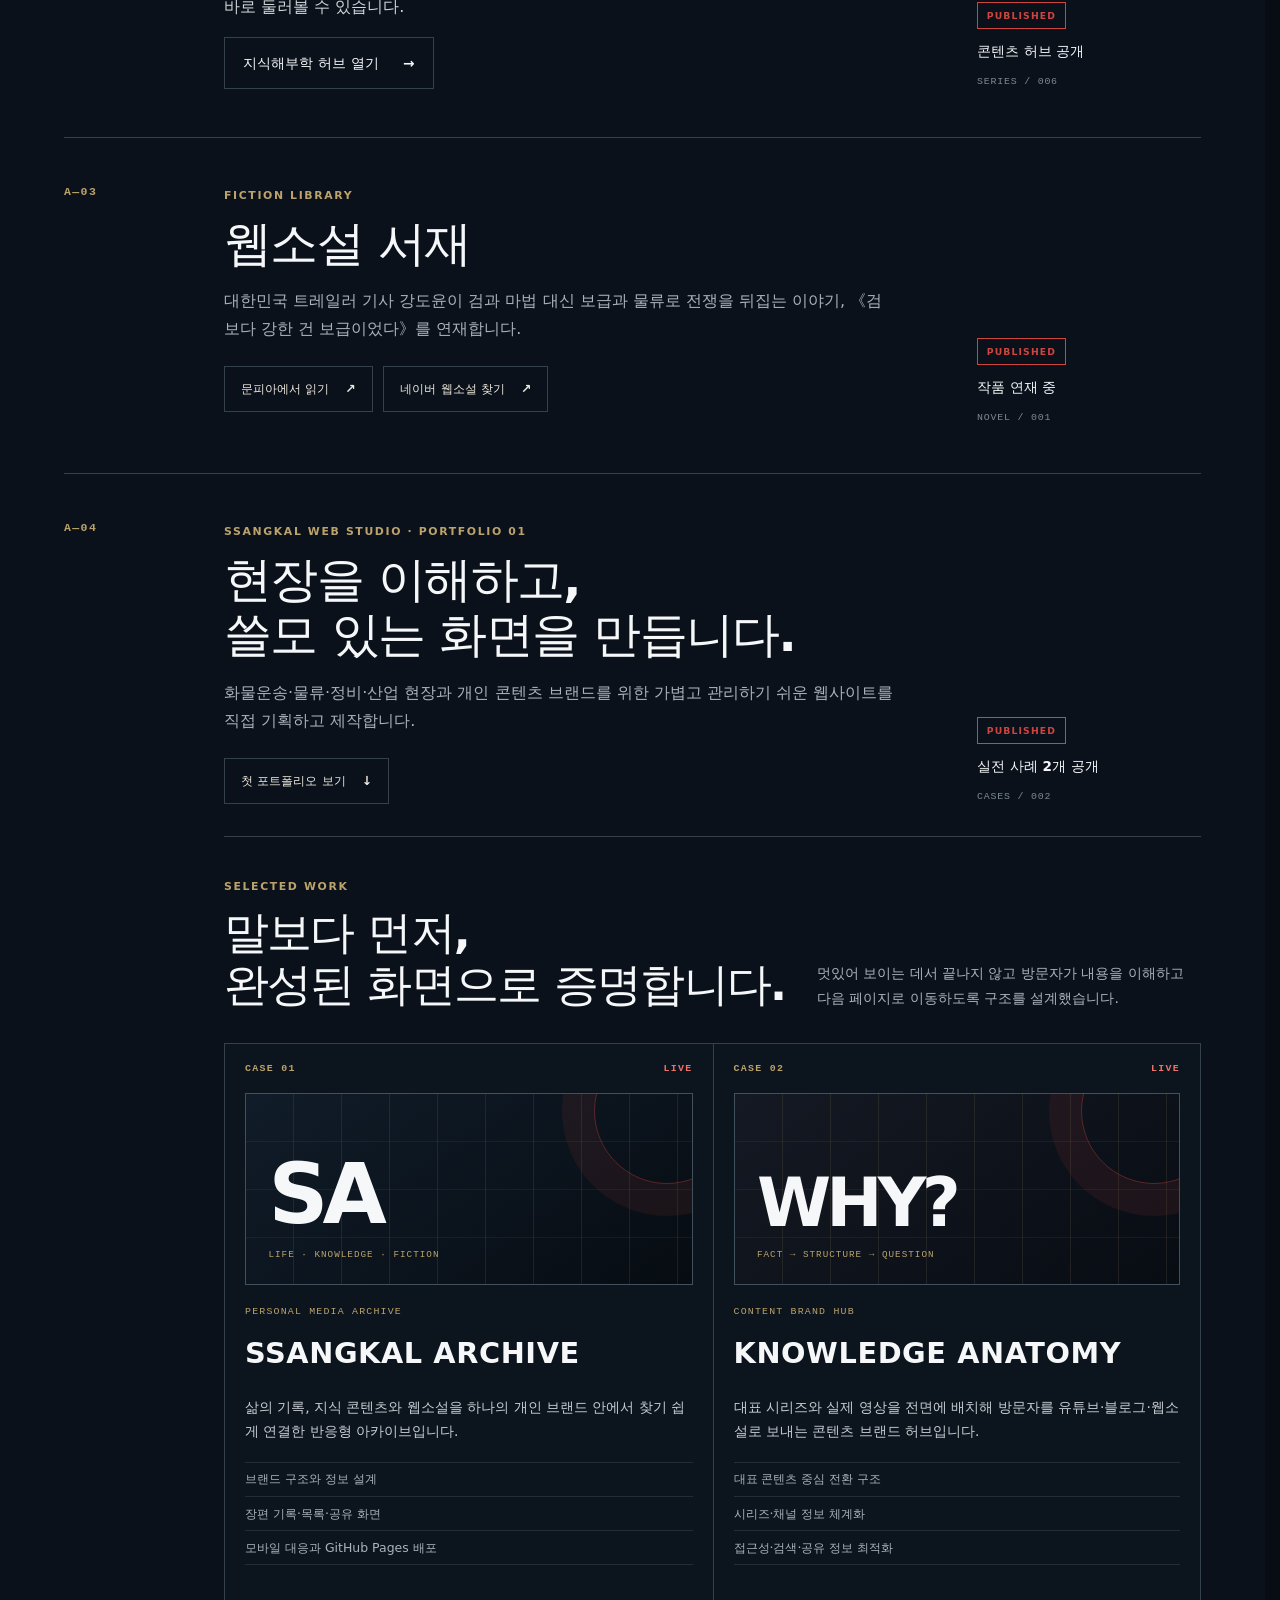
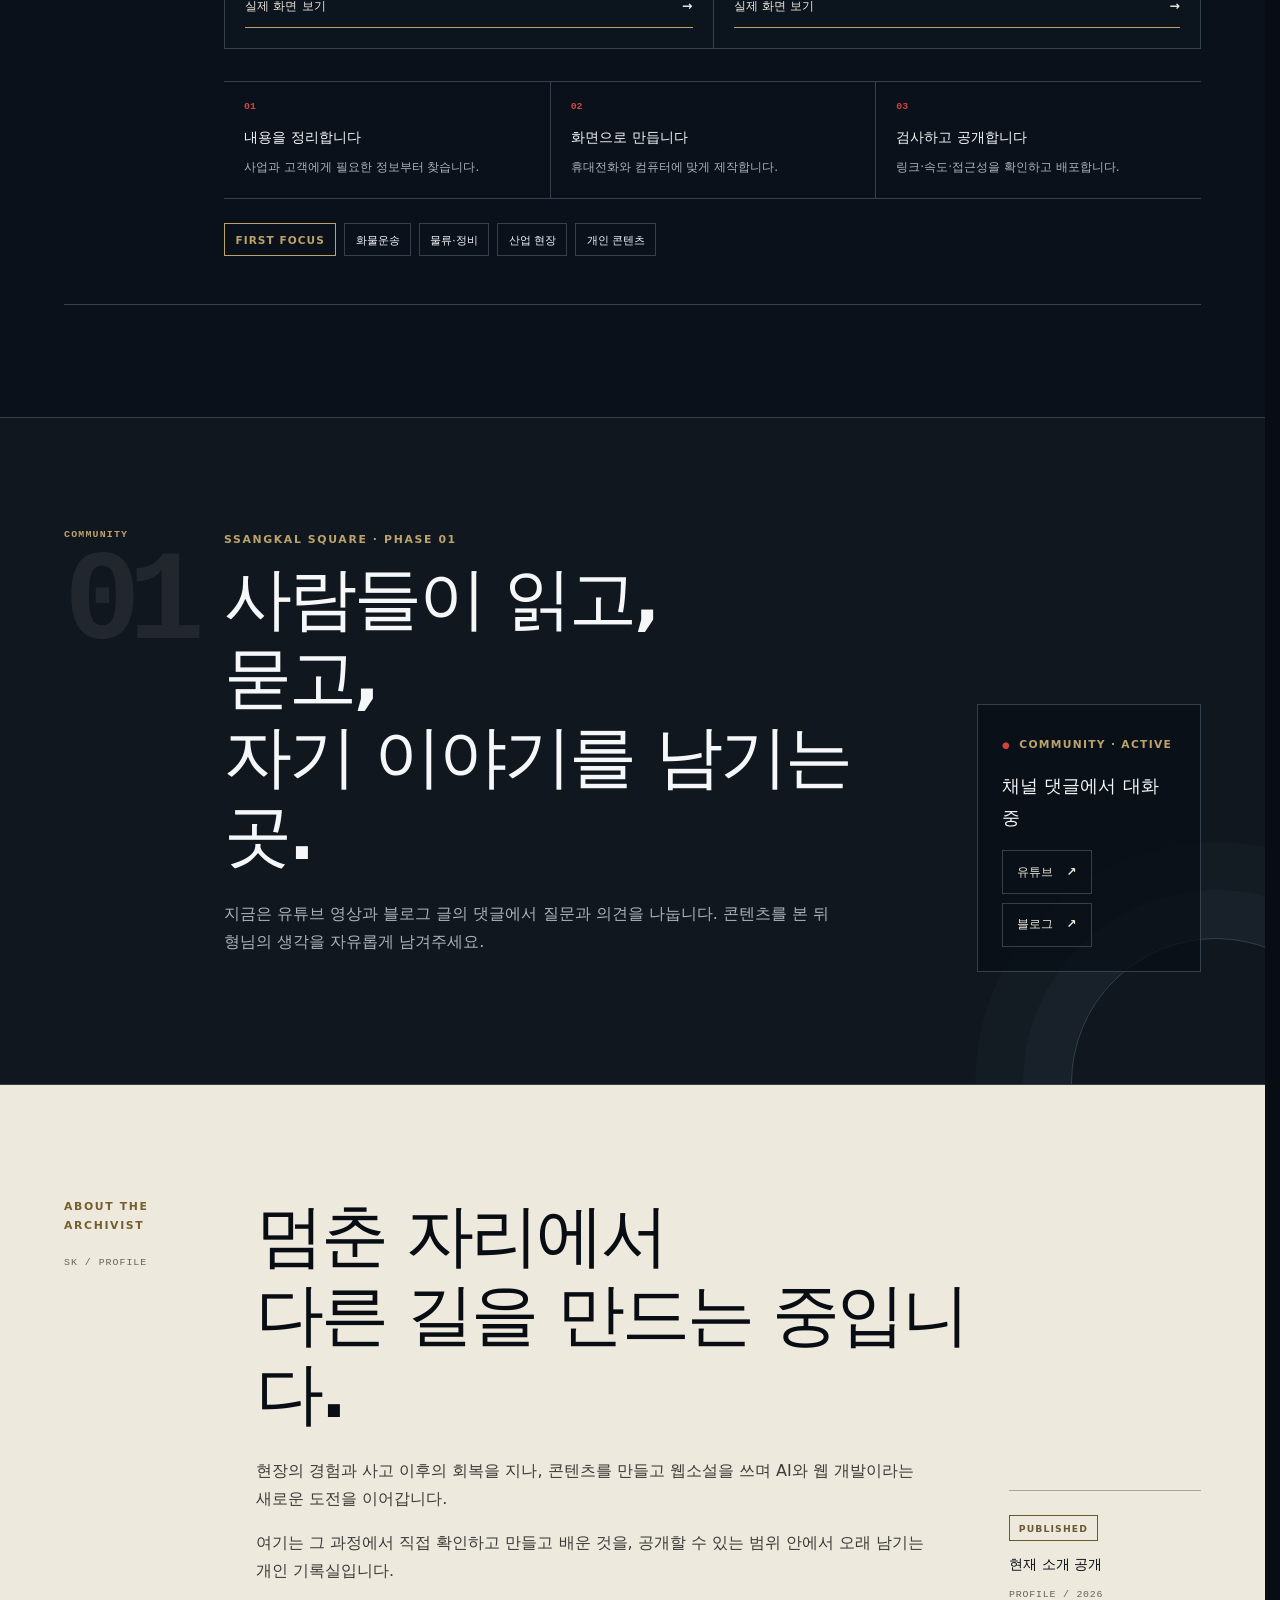
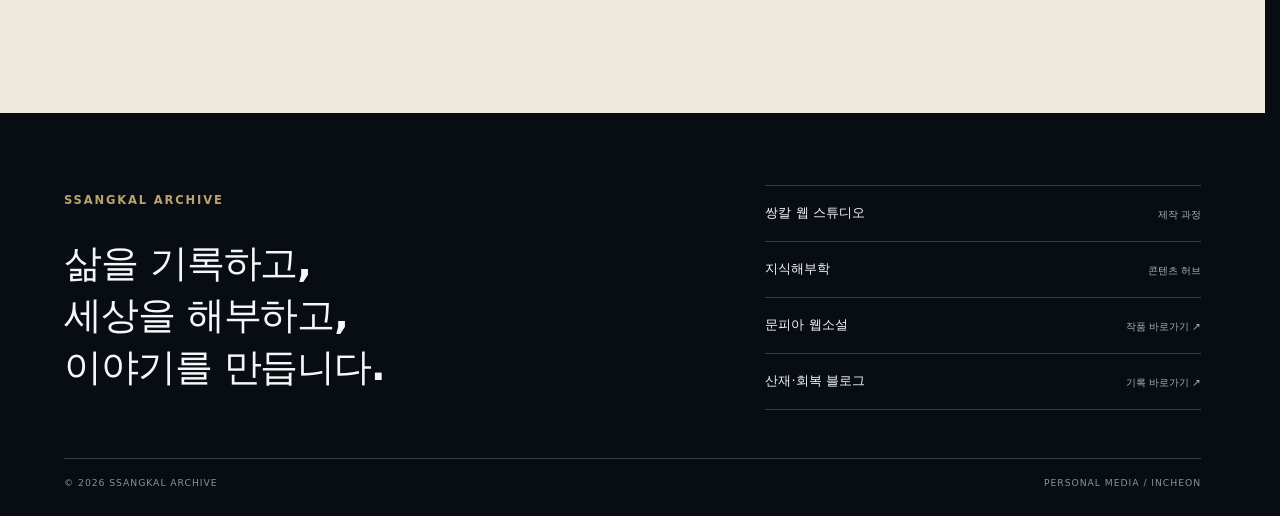
==== commit a429f616: "쌍칼 웹 스튜디오 첫 포트폴리오 공개" ====
--- a/index.html
+++ b/index.html
@@ -26,7 +26,7 @@
   <meta name="theme-color" content="#0a111b">
   <link rel="icon" href="favicon.svg" type="image/svg+xml">
   <link rel="apple-touch-icon" href="apple-touch-icon.png">
-  <link rel="stylesheet" href="style.css?v=20260727-2">
+  <link rel="stylesheet" href="style.css?v=20260727-3">
   <script defer src="script.js?v=20260724-5"></script>
   <script type="application/ld+json">
   {
@@ -179,8 +179,49 @@
 
       <article class="record-panel" id="build">
         <div class="record-index" aria-hidden="true">A—04</div>
-        <div class="record-content"><p class="eyebrow">LIFE, REBUILT</p><h2>다시 만드는 삶</h2><p>AI와 Codex, 웹 개발을 배우고 직접 만들며 새로운 기술과 생업의 가능성을 기록합니다.</p></div>
-        <div class="record-state"><span class="status">IN PROGRESS</span><strong>웹 제작 실전 진행</strong><small>PROJECT / 001</small></div>
+        <div class="record-content">
+          <p class="eyebrow">SSANGKAL WEB STUDIO · PORTFOLIO 01</p>
+          <h2>현장을 이해하고,<br>쓸모 있는 화면을 만듭니다.</h2>
+          <p>화물운송·물류·정비·산업 현장과 개인 콘텐츠 브랜드를 위한 가볍고 관리하기 쉬운 웹사이트를 직접 기획하고 제작합니다.</p>
+          <div class="record-actions"><a href="#studio-portfolio">첫 포트폴리오 보기 <span aria-hidden="true">↓</span></a></div>
+        </div>
+        <div class="record-state"><span class="status status-red">PUBLISHED</span><strong>실전 사례 2개 공개</strong><small>CASES / 002</small></div>
+        <section class="studio-showcase" id="studio-portfolio" aria-labelledby="studio-title">
+          <div class="studio-heading">
+            <div><p class="eyebrow">SELECTED WORK</p><h3 id="studio-title">말보다 먼저,<br>완성된 화면으로 증명합니다.</h3></div>
+            <p>멋있어 보이는 데서 끝나지 않고 방문자가 내용을 이해하고 다음 페이지로 이동하도록 구조를 설계했습니다.</p>
+          </div>
+          <div class="studio-cases">
+            <article class="studio-case studio-case-archive">
+              <div class="studio-case-meta"><span>CASE 01</span><span>LIVE</span></div>
+              <div class="studio-case-visual" aria-hidden="true"><strong>SA</strong><span>LIFE · KNOWLEDGE · FICTION</span></div>
+              <div class="studio-case-copy">
+                <p>PERSONAL MEDIA ARCHIVE</p>
+                <h4>SSANGKAL ARCHIVE</h4>
+                <p>삶의 기록, 지식 콘텐츠와 웹소설을 하나의 개인 브랜드 안에서 찾기 쉽게 연결한 반응형 아카이브입니다.</p>
+                <ul><li>브랜드 구조와 정보 설계</li><li>장편 기록·목록·공유 화면</li><li>모바일 대응과 GitHub Pages 배포</li></ul>
+                <a href="./life/">실제 화면 보기 <span aria-hidden="true">→</span></a>
+              </div>
+            </article>
+            <article class="studio-case studio-case-knowledge">
+              <div class="studio-case-meta"><span>CASE 02</span><span>LIVE</span></div>
+              <div class="studio-case-visual" aria-hidden="true"><strong>WHY?</strong><span>FACT → STRUCTURE → QUESTION</span></div>
+              <div class="studio-case-copy">
+                <p>CONTENT BRAND HUB</p>
+                <h4>KNOWLEDGE ANATOMY</h4>
+                <p>대표 시리즈와 실제 영상을 전면에 배치해 방문자를 유튜브·블로그·웹소설로 보내는 콘텐츠 브랜드 허브입니다.</p>
+                <ul><li>대표 콘텐츠 중심 전환 구조</li><li>시리즈·채널 정보 체계화</li><li>접근성·검색·공유 정보 최적화</li></ul>
+                <a href="./knowledge/">실제 화면 보기 <span aria-hidden="true">→</span></a>
+              </div>
+            </article>
+          </div>
+          <ol class="studio-process" aria-label="쌍칼 웹 스튜디오 제작 과정">
+            <li><span>01</span><strong>내용을 정리합니다</strong><p>사업과 고객에게 필요한 정보부터 찾습니다.</p></li>
+            <li><span>02</span><strong>화면으로 만듭니다</strong><p>휴대전화와 컴퓨터에 맞게 제작합니다.</p></li>
+            <li><span>03</span><strong>검사하고 공개합니다</strong><p>링크·속도·접근성을 확인하고 배포합니다.</p></li>
+          </ol>
+          <p class="studio-scope"><strong>FIRST FOCUS</strong><span>화물운송</span><span>물류·정비</span><span>산업 현장</span><span>개인 콘텐츠</span></p>
+        </section>
       </article>
     </section>
 
--- a/style.css
+++ b/style.css
@@ -98,6 +98,41 @@
 .notice{max-width:44rem;margin-top:1.5rem;padding:1rem;border-left:2px solid var(--gold);background:var(--panel);color:#c6ccd0}
 .notice strong{color:var(--paper);font-size:.72rem;letter-spacing:.08em}
 .notice p{margin:.35rem 0 0;font-size:.78rem;line-height:1.75}
+.studio-showcase{min-width:0;padding-top:2.5rem;border-top:1px solid var(--line);scroll-margin-top:var(--anchor-offset)}
+.studio-heading{margin-bottom:2rem;display:grid;gap:1rem}
+.studio-heading h3{max-width:20ch;margin:0;font-size:clamp(1.65rem,4vw,2.8rem);letter-spacing:-.04em}
+.studio-heading>p{max-width:34rem;margin:0;color:var(--muted);font-size:.88rem}
+.studio-cases{display:grid;border:1px solid var(--line)}
+.studio-case{min-width:0;padding:1.25rem;display:grid;gap:1.25rem;background:#0c141e}
+.studio-case+.studio-case{border-top:1px solid var(--line)}
+.studio-case-meta{display:flex;justify-content:space-between;color:var(--gold);font:700 .62rem/1 monospace;letter-spacing:.13em}
+.studio-case-meta span:last-child{color:#f07169}
+.studio-case-visual{position:relative;min-height:12rem;padding:1.4rem;border:1px solid #42505d;display:flex;flex-direction:column;justify-content:flex-end;overflow:hidden;background:linear-gradient(145deg,#101c29,#070c12)}
+.studio-case-visual:before,.studio-case-visual:after{content:"";position:absolute;pointer-events:none}
+.studio-case-visual:before{inset:0;background-image:linear-gradient(to right,transparent calc(100% - 1px),rgba(188,163,107,.12) 1px),linear-gradient(to bottom,transparent calc(100% - 1px),rgba(188,163,107,.08) 1px);background-size:3rem 3rem}
+.studio-case-visual:after{width:9rem;height:9rem;top:-3.5rem;right:-3rem;border:1px solid #d0443e66;border-radius:50%;box-shadow:0 0 0 2rem #d0443e17}
+.studio-case-visual strong,.studio-case-visual span{position:relative;z-index:1}
+.studio-case-visual strong{font-size:clamp(2.6rem,7vw,5.2rem);line-height:.9;letter-spacing:-.07em}
+.studio-case-visual span{margin-top:1rem;color:var(--gold);font:.58rem/1.4 monospace;letter-spacing:.11em}
+.studio-case-knowledge .studio-case-visual{background:linear-gradient(145deg,#141923,#080d14)}
+.studio-case-knowledge .studio-case-visual strong{font-size:clamp(2.2rem,6vw,4.2rem)}
+.studio-case-copy>p:first-child{margin-bottom:.55rem;color:var(--gold);font:.62rem/1.4 monospace;letter-spacing:.12em}
+.studio-case-copy h4{margin:0 0 1rem;font-size:clamp(1.25rem,3vw,1.8rem);letter-spacing:.02em}
+.studio-case-copy>p:not(:first-child){color:#c6ccd0;font-size:.86rem}
+.studio-case-copy ul{margin:1.2rem 0;padding:0;list-style:none;color:var(--muted);font-size:.78rem}
+.studio-case-copy li{padding:.35rem 0;border-top:1px solid var(--soft)}
+.studio-case-copy li:last-child{border-bottom:1px solid var(--soft)}
+.studio-case-copy a{min-height:2.75rem;padding:.65rem 0;border-bottom:1px solid var(--gold);display:flex;align-items:center;justify-content:space-between;color:var(--paper);font-size:.78rem;font-weight:750}
+.studio-case-copy a:hover{color:var(--gold)}
+.studio-process{margin:2rem 0 0;padding:0;border-block:1px solid var(--line);display:grid;list-style:none}
+.studio-process li{padding:1.25rem 0}
+.studio-process li+li{border-top:1px solid var(--line)}
+.studio-process span{display:block;margin-bottom:.7rem;color:var(--red);font:700 .62rem/1 monospace}
+.studio-process strong{font-size:.88rem}
+.studio-process p{margin:.35rem 0 0;color:var(--muted);font-size:.76rem}
+.studio-scope{margin:1.5rem 0 0;display:flex;flex-wrap:wrap;gap:.5rem}
+.studio-scope strong,.studio-scope span{min-height:2rem;padding:.4rem .65rem;border:1px solid var(--line);display:inline-flex;align-items:center;font-size:.66rem}
+.studio-scope strong{border-color:var(--gold);color:var(--gold);letter-spacing:.1em}
 
 .square{position:relative;border-block:1px solid var(--line);display:grid;gap:2rem;overflow:hidden;background:#10171f}
 .square:after{content:"";position:absolute;right:-6rem;bottom:-9rem;width:18rem;height:18rem;border:1px solid var(--line);border-radius:50%;box-shadow:0 0 0 3rem #34404b29,0 0 0 6rem #34404b1a;pointer-events:none}
@@ -249,6 +284,13 @@
 .portal-card{padding:2rem;border-right:1px solid #a9a397}
 .portal-card:nth-child(even){border-right:0}
 .record-panel{grid-template-columns:5rem minmax(0,1fr) 10rem}
+.studio-showcase{grid-column:2/-1}
+.studio-heading{grid-template-columns:minmax(0,1.2fr) minmax(18rem,.8fr);align-items:end}
+.studio-cases{grid-template-columns:repeat(2,minmax(0,1fr))}
+.studio-case+.studio-case{border-top:0;border-left:1px solid var(--line)}
+.studio-process{grid-template-columns:repeat(3,minmax(0,1fr))}
+.studio-process li{padding:1.25rem}
+.studio-process li+li{border-top:0;border-left:1px solid var(--line)}
 .square{grid-template-columns:8rem minmax(0,1fr) 14rem}
 .about{grid-template-columns:10rem minmax(0,1fr) 12rem}
 .footer-primary{grid-template-columns:1.2fr .8fr}
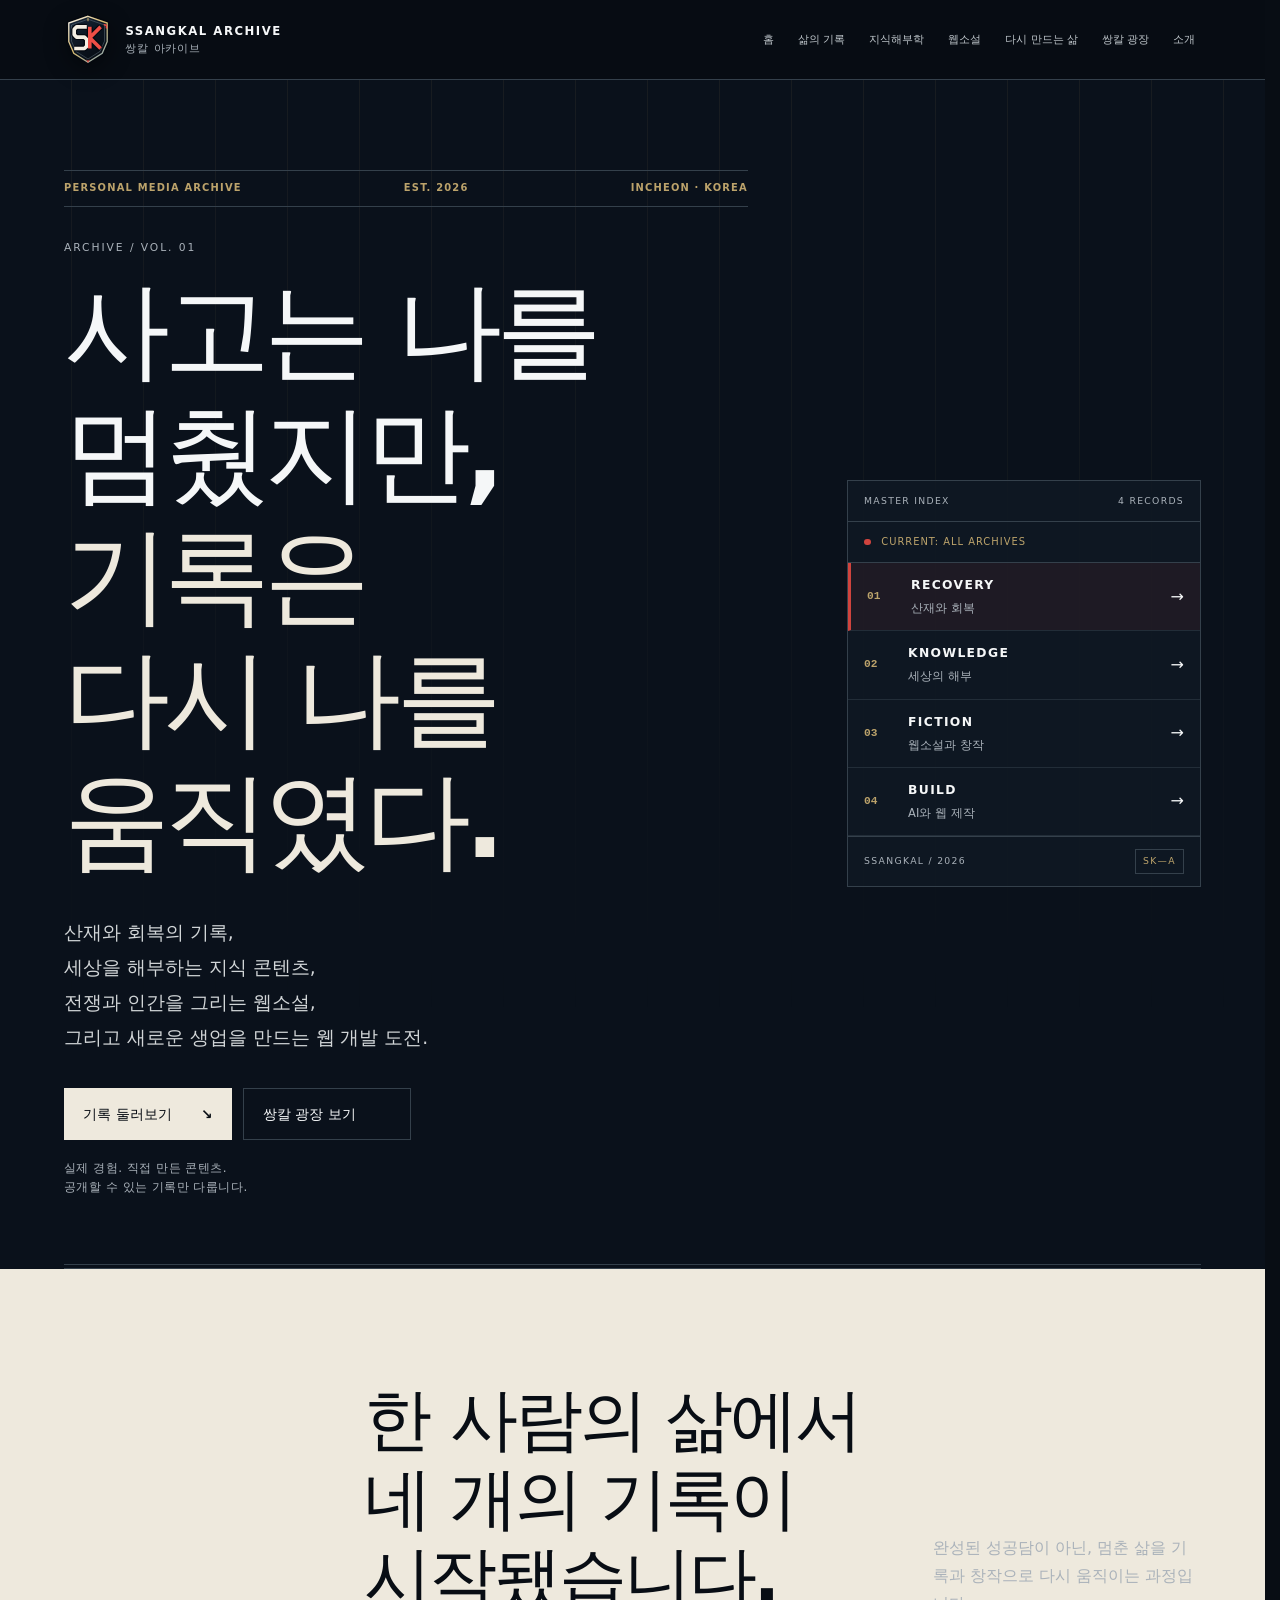
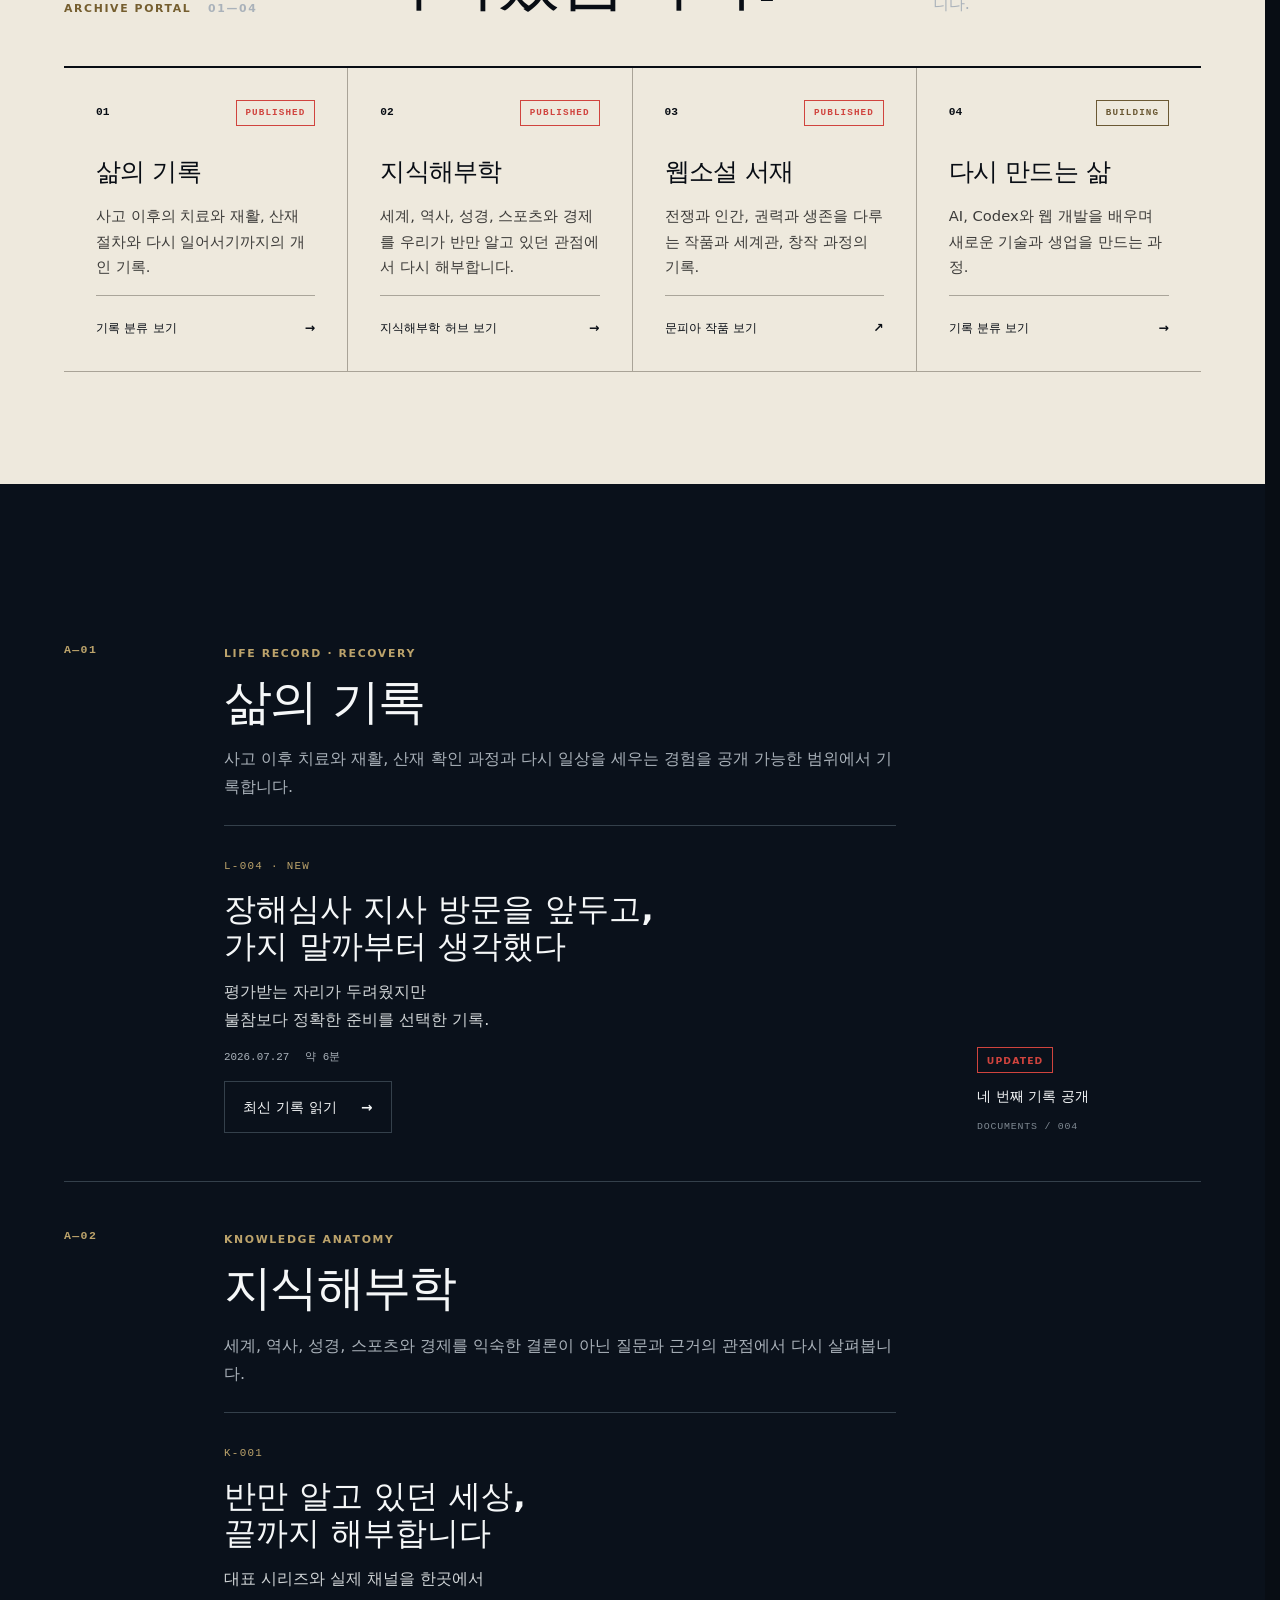
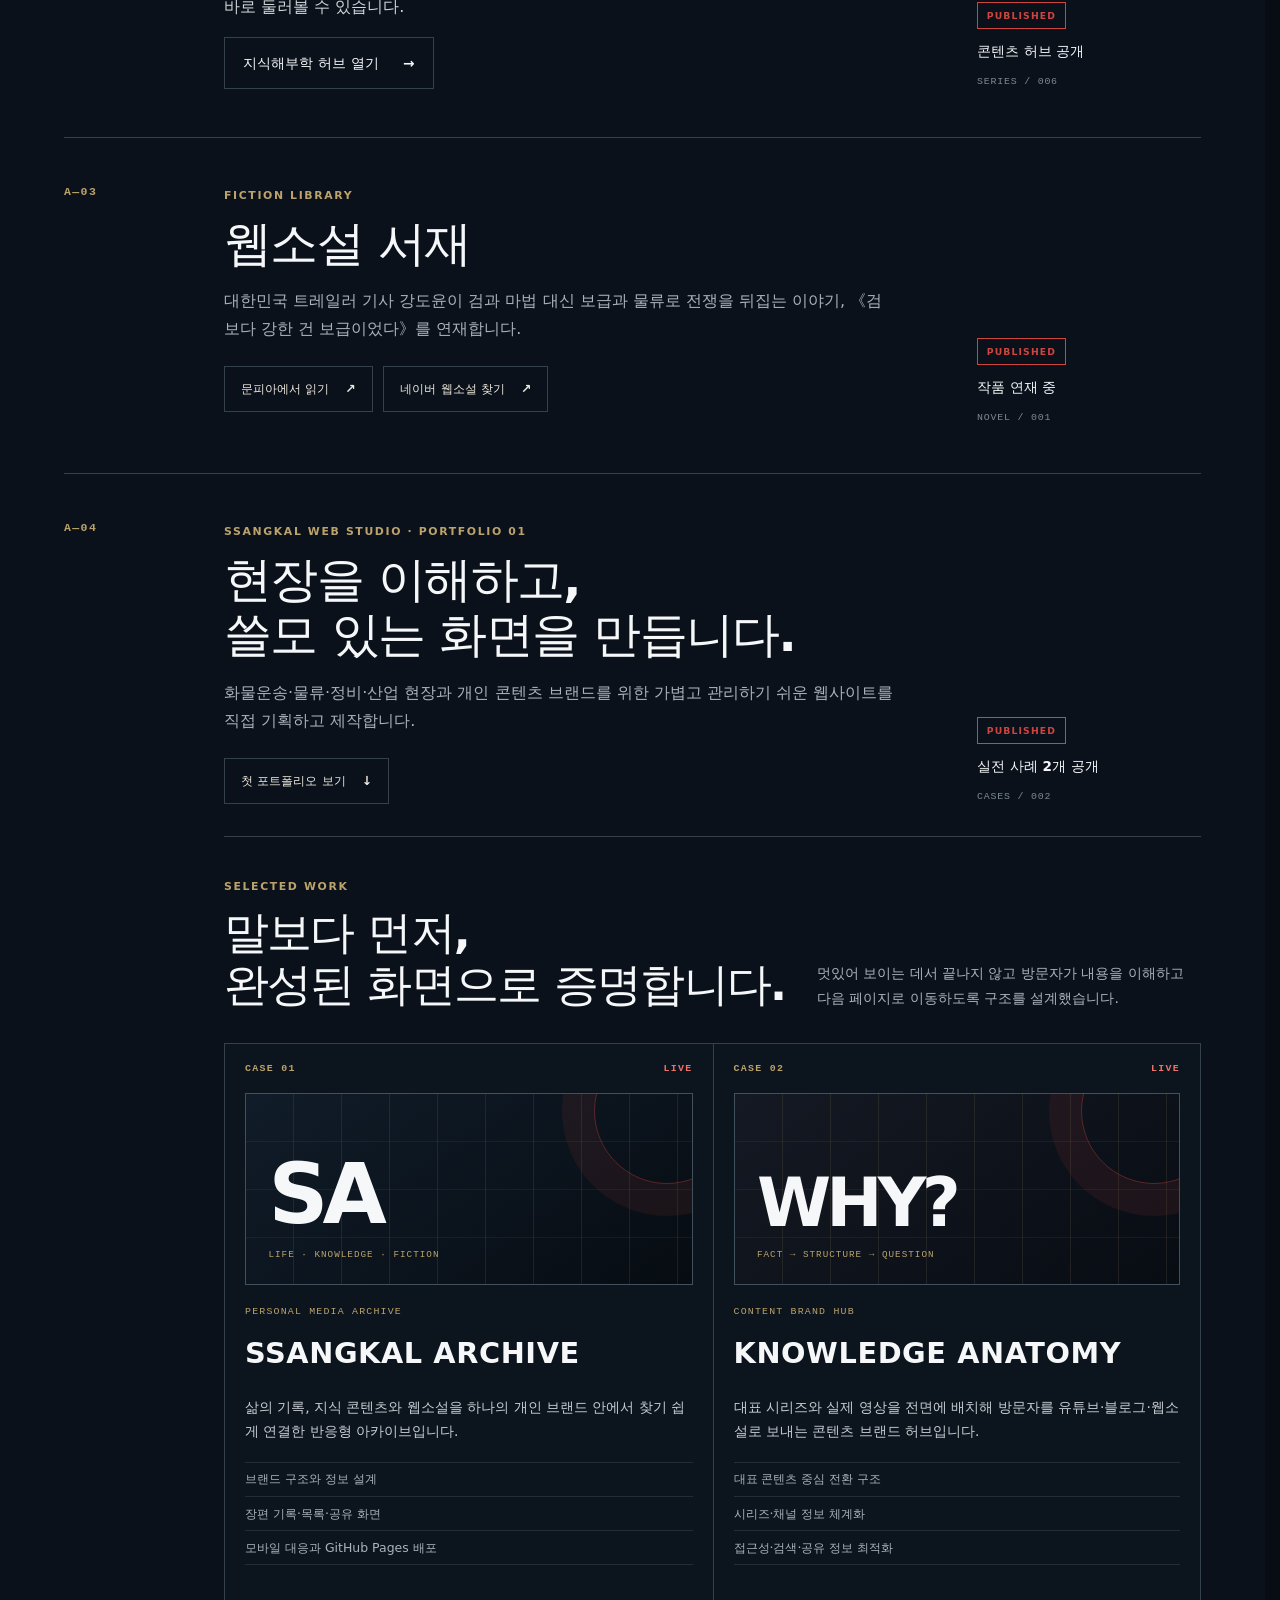
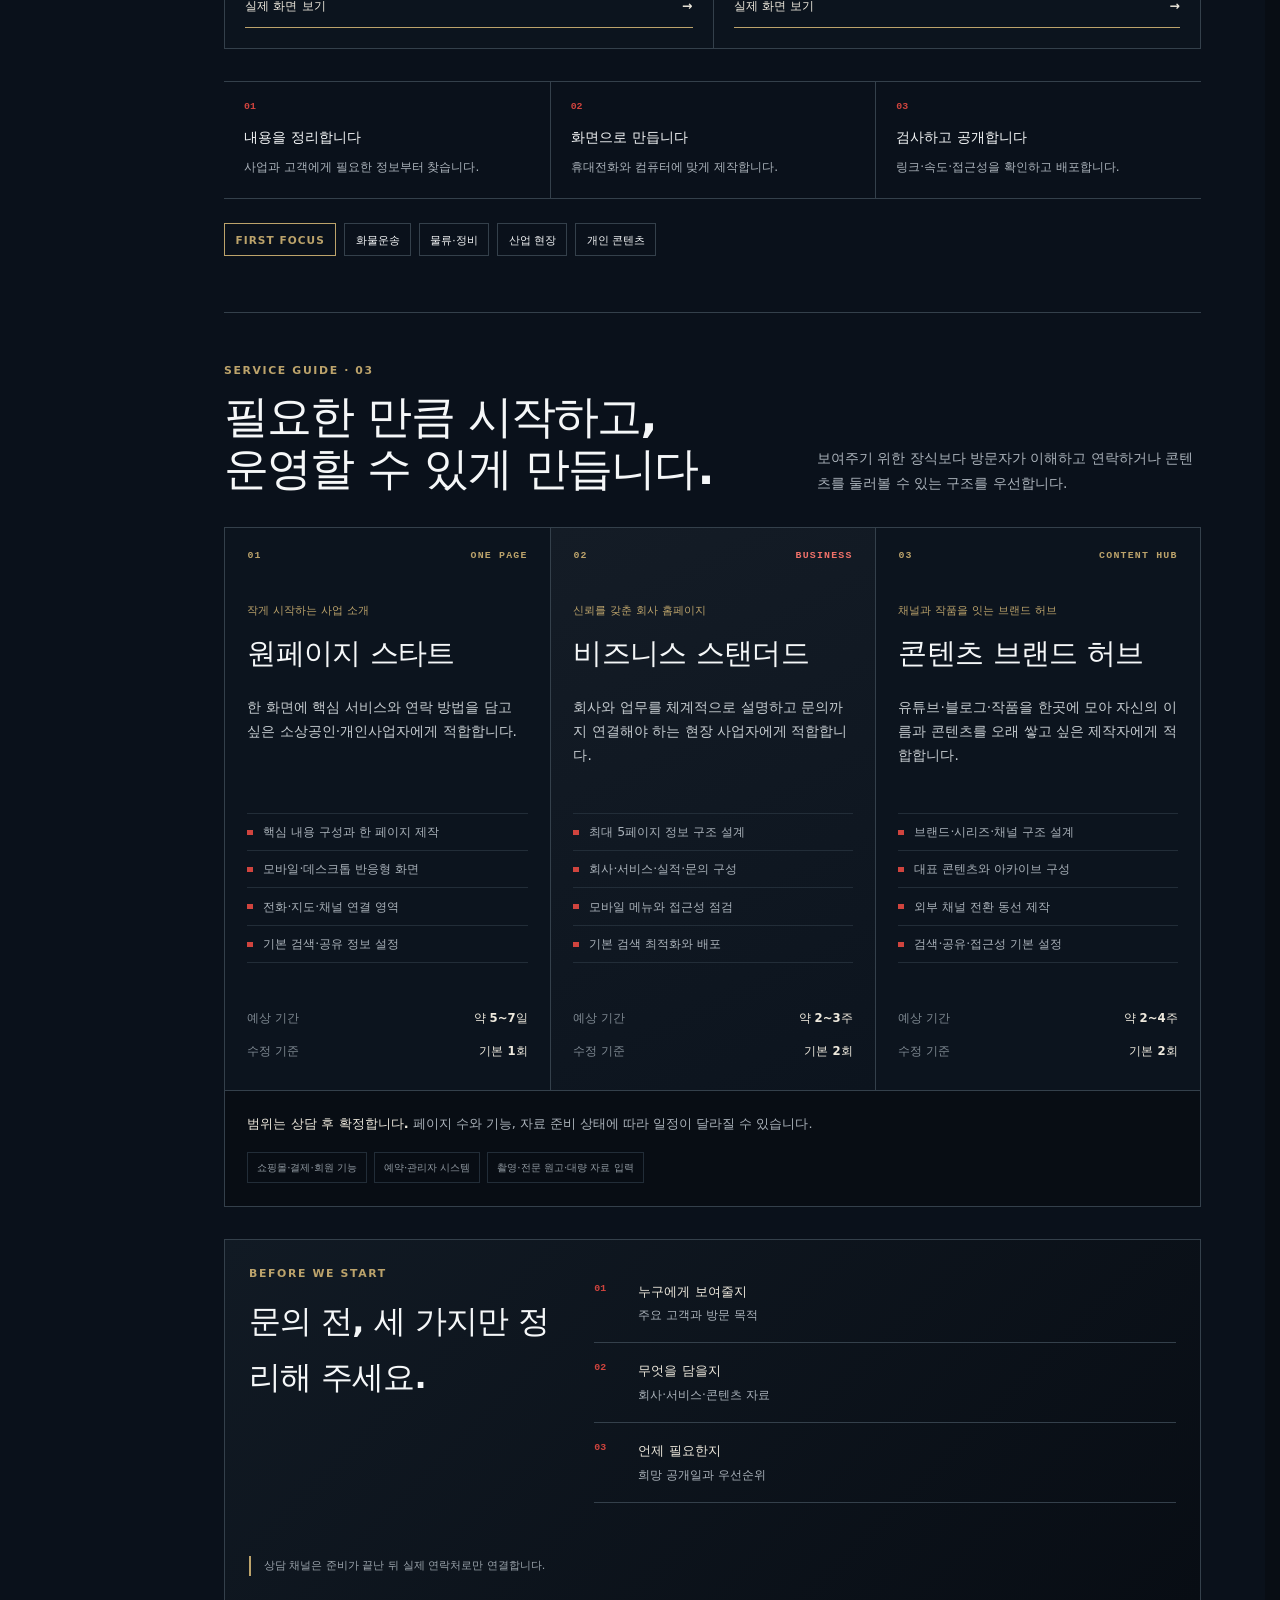
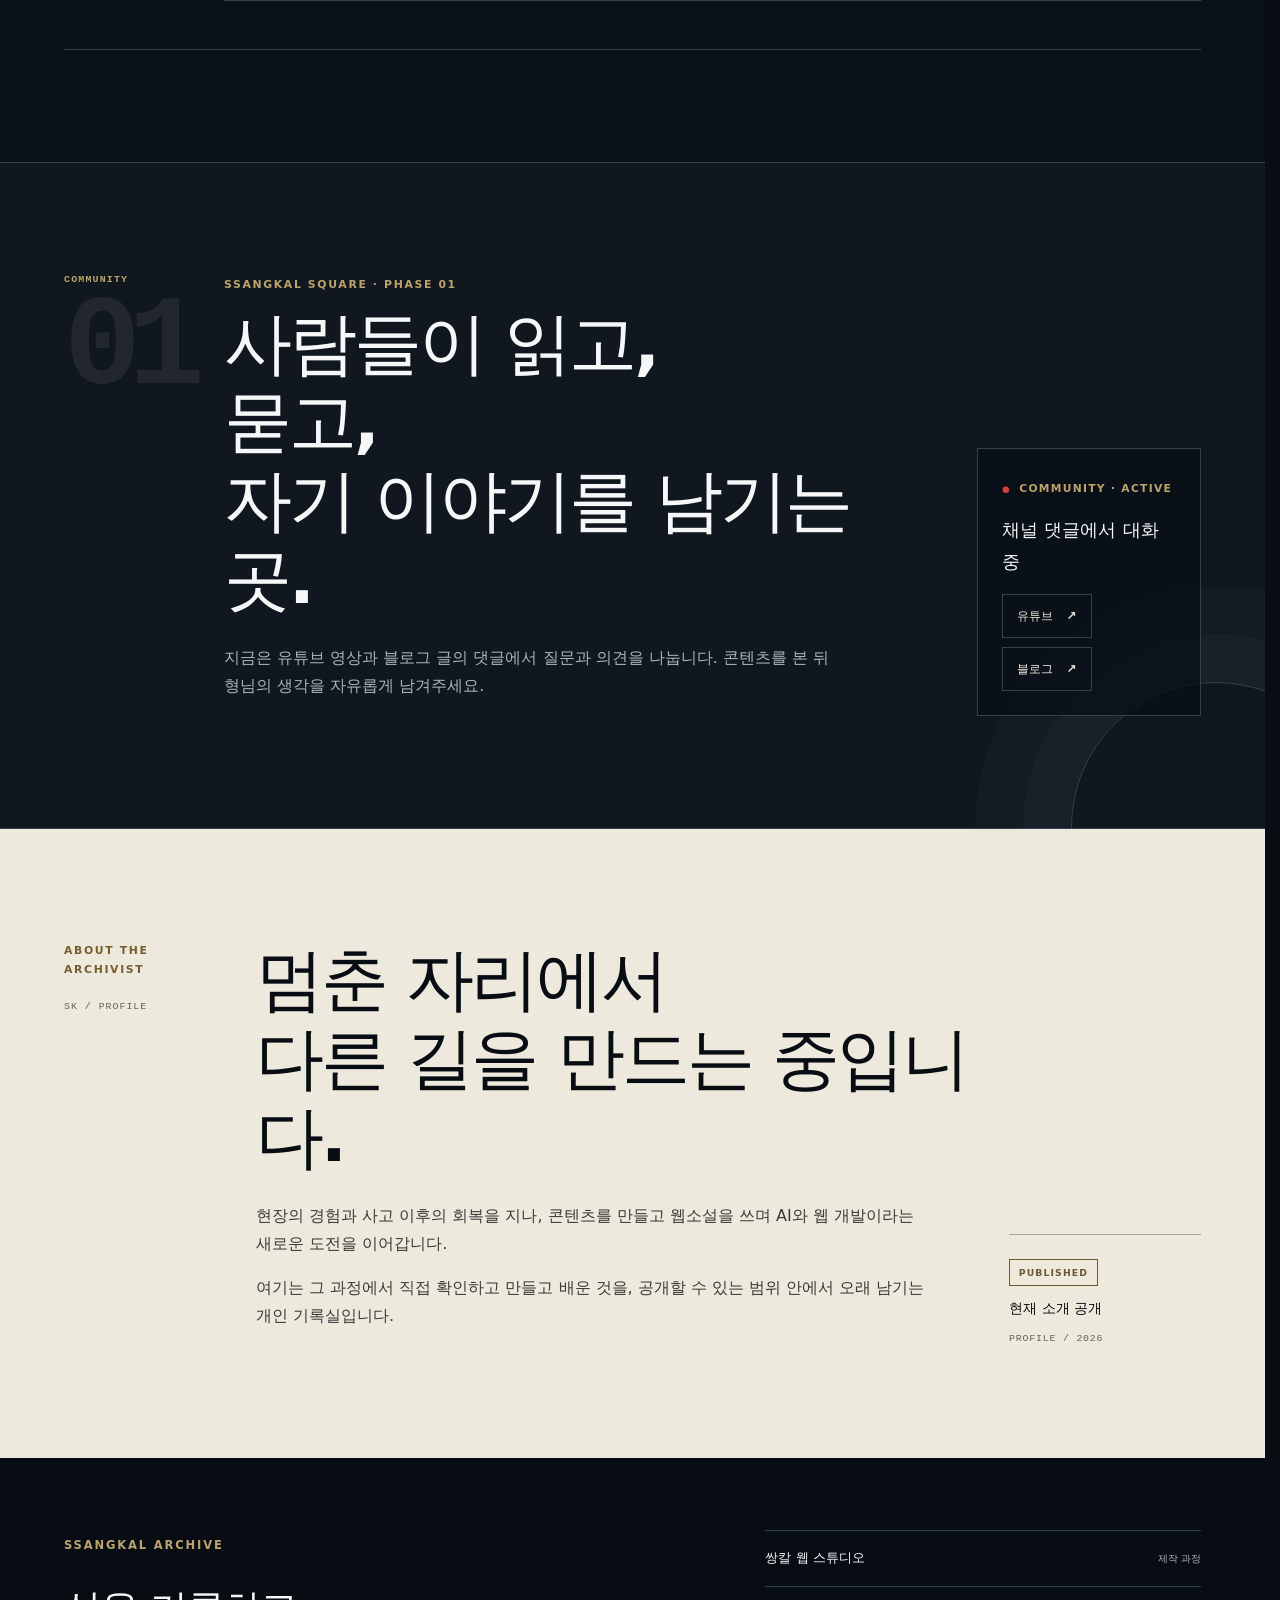
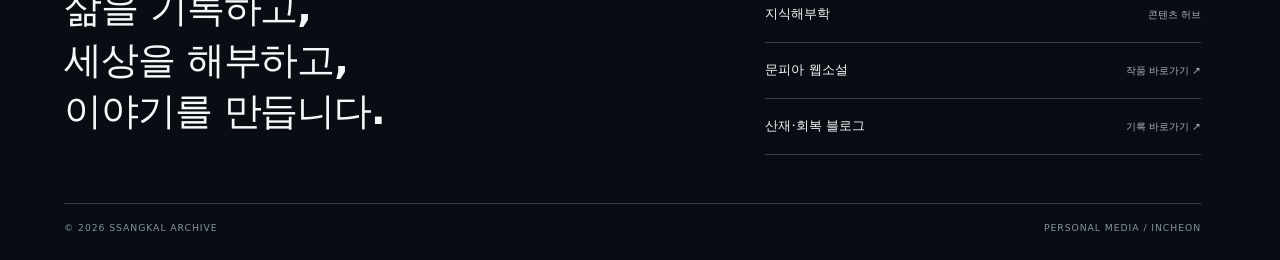
==== commit 46df6675: "웹 스튜디오 서비스 상품 3종 공개" ====
--- a/index.html
+++ b/index.html
@@ -26,7 +26,7 @@
   <meta name="theme-color" content="#0a111b">
   <link rel="icon" href="favicon.svg" type="image/svg+xml">
   <link rel="apple-touch-icon" href="apple-touch-icon.png">
-  <link rel="stylesheet" href="style.css?v=20260727-3">
+  <link rel="stylesheet" href="style.css?v=20260727-4">
   <script defer src="script.js?v=20260724-5"></script>
   <script type="application/ld+json">
   {
@@ -221,6 +221,85 @@
             <li><span>03</span><strong>검사하고 공개합니다</strong><p>링크·속도·접근성을 확인하고 배포합니다.</p></li>
           </ol>
           <p class="studio-scope"><strong>FIRST FOCUS</strong><span>화물운송</span><span>물류·정비</span><span>산업 현장</span><span>개인 콘텐츠</span></p>
+          <section class="studio-services" id="studio-services" aria-labelledby="services-title">
+            <div class="studio-services-heading">
+              <div>
+                <p class="eyebrow">SERVICE GUIDE · 03</p>
+                <h3 id="services-title">필요한 만큼 시작하고,<br>운영할 수 있게 만듭니다.</h3>
+              </div>
+              <p>보여주기 위한 장식보다 방문자가 이해하고 연락하거나 콘텐츠를 둘러볼 수 있는 구조를 우선합니다.</p>
+            </div>
+            <div class="service-grid">
+              <article class="service-card">
+                <div class="service-card-head"><span>01</span><span>ONE PAGE</span></div>
+                <p class="service-kicker">작게 시작하는 사업 소개</p>
+                <h4>원페이지 스타트</h4>
+                <p class="service-fit">한 화면에 핵심 서비스와 연락 방법을 담고 싶은 소상공인·개인사업자에게 적합합니다.</p>
+                <ul>
+                  <li>핵심 내용 구성과 한 페이지 제작</li>
+                  <li>모바일·데스크톱 반응형 화면</li>
+                  <li>전화·지도·채널 연결 영역</li>
+                  <li>기본 검색·공유 정보 설정</li>
+                </ul>
+                <dl>
+                  <div><dt>예상 기간</dt><dd>약 5~7일</dd></div>
+                  <div><dt>수정 기준</dt><dd>기본 1회</dd></div>
+                </dl>
+              </article>
+              <article class="service-card service-card-featured">
+                <div class="service-card-head"><span>02</span><span>BUSINESS</span></div>
+                <p class="service-kicker">신뢰를 갖춘 회사 홈페이지</p>
+                <h4>비즈니스 스탠더드</h4>
+                <p class="service-fit">회사와 업무를 체계적으로 설명하고 문의까지 연결해야 하는 현장 사업자에게 적합합니다.</p>
+                <ul>
+                  <li>최대 5페이지 정보 구조 설계</li>
+                  <li>회사·서비스·실적·문의 구성</li>
+                  <li>모바일 메뉴와 접근성 점검</li>
+                  <li>기본 검색 최적화와 배포</li>
+                </ul>
+                <dl>
+                  <div><dt>예상 기간</dt><dd>약 2~3주</dd></div>
+                  <div><dt>수정 기준</dt><dd>기본 2회</dd></div>
+                </dl>
+              </article>
+              <article class="service-card">
+                <div class="service-card-head"><span>03</span><span>CONTENT HUB</span></div>
+                <p class="service-kicker">채널과 작품을 잇는 브랜드 허브</p>
+                <h4>콘텐츠 브랜드 허브</h4>
+                <p class="service-fit">유튜브·블로그·작품을 한곳에 모아 자신의 이름과 콘텐츠를 오래 쌓고 싶은 제작자에게 적합합니다.</p>
+                <ul>
+                  <li>브랜드·시리즈·채널 구조 설계</li>
+                  <li>대표 콘텐츠와 아카이브 구성</li>
+                  <li>외부 채널 전환 동선 제작</li>
+                  <li>검색·공유·접근성 기본 설정</li>
+                </ul>
+                <dl>
+                  <div><dt>예상 기간</dt><dd>약 2~4주</dd></div>
+                  <div><dt>수정 기준</dt><dd>기본 2회</dd></div>
+                </dl>
+              </article>
+            </div>
+            <div class="service-boundary">
+              <p><strong>범위는 상담 후 확정합니다.</strong> 페이지 수와 기능, 자료 준비 상태에 따라 일정이 달라질 수 있습니다.</p>
+              <ul aria-label="별도 협의 항목">
+                <li>쇼핑몰·결제·회원 기능</li>
+                <li>예약·관리자 시스템</li>
+                <li>촬영·전문 원고·대량 자료 입력</li>
+              </ul>
+            </div>
+            <div class="service-preflight">
+              <div>
+                <p class="eyebrow">BEFORE WE START</p>
+                <h4>문의 전, 세 가지만 정리해 주세요.</h4>
+              </div>
+              <ol>
+                <li><span>01</span><p><strong>누구에게 보여줄지</strong>주요 고객과 방문 목적</p></li>
+                <li><span>02</span><p><strong>무엇을 담을지</strong>회사·서비스·콘텐츠 자료</p></li>
+                <li><span>03</span><p><strong>언제 필요한지</strong>희망 공개일과 우선순위</p></li>
+              </ol>
+              <p class="service-contact-note">상담 채널은 준비가 끝난 뒤 실제 연락처로만 연결합니다.</p>
+            </div>
+          </section>
         </section>
       </article>
     </section>
--- a/style.css
+++ b/style.css
@@ -133,6 +133,40 @@
 .studio-scope{margin:1.5rem 0 0;display:flex;flex-wrap:wrap;gap:.5rem}
 .studio-scope strong,.studio-scope span{min-height:2rem;padding:.4rem .65rem;border:1px solid var(--line);display:inline-flex;align-items:center;font-size:.66rem}
 .studio-scope strong{border-color:var(--gold);color:var(--gold);letter-spacing:.1em}
+.studio-services{margin-top:3.5rem;padding-top:3rem;border-top:1px solid var(--line)}
+.studio-services-heading{margin-bottom:2rem;display:grid;gap:1rem}
+.studio-services-heading h3{max-width:22ch;margin:0;font-size:clamp(1.65rem,4vw,2.8rem);letter-spacing:-.04em}
+.studio-services-heading>p{max-width:34rem;margin:0;color:var(--muted);font-size:.88rem}
+.service-grid{display:grid;border:1px solid var(--line)}
+.service-card{min-width:0;padding:1.4rem;display:flex;flex-direction:column;background:#0c141e}
+.service-card+.service-card{border-top:1px solid var(--line)}
+.service-card-featured{background:linear-gradient(155deg,#141c26,#0c141e)}
+.service-card-head{margin-bottom:2.5rem;display:flex;align-items:center;justify-content:space-between;color:var(--gold);font:700 .62rem/1 monospace;letter-spacing:.12em}
+.service-card-featured .service-card-head span:last-child{color:#f07169}
+.service-kicker{margin:0 0 .5rem;color:var(--gold);font-size:.7rem;font-weight:750}
+.service-card h4{margin:0 0 1rem;font-size:clamp(1.35rem,3vw,1.8rem);letter-spacing:-.025em}
+.service-fit{min-height:6.2rem;margin:0;color:#c6ccd0;font-size:.86rem;line-height:1.75}
+.service-card ul{margin:1.2rem 0;padding:0;list-style:none;color:var(--muted);font-size:.78rem}
+.service-card li{position:relative;padding:.45rem 0 .45rem 1rem;border-top:1px solid var(--soft)}
+.service-card li:before{content:"";position:absolute;top:1rem;left:0;width:.32rem;height:.32rem;background:var(--red)}
+.service-card li:last-child{border-bottom:1px solid var(--soft)}
+.service-card dl{margin:auto 0 0;padding-top:1.2rem}
+.service-card dl div{padding:.4rem 0;display:flex;justify-content:space-between;gap:1rem;font-size:.73rem}
+.service-card dt{color:#7f8992}
+.service-card dd{margin:0;color:var(--paper);font-weight:750}
+.service-boundary{padding:1.4rem;border:1px solid var(--line);border-top:0;background:#080d14}
+.service-boundary p{margin:0;color:var(--muted);font-size:.8rem}
+.service-boundary p strong{color:var(--paper)}
+.service-boundary ul{margin:1rem 0 0;padding:0;display:flex;flex-wrap:wrap;gap:.45rem;list-style:none}
+.service-boundary li{padding:.35rem .55rem;border:1px solid var(--soft);color:#9099a1;font-size:.65rem}
+.service-preflight{margin-top:2rem;padding:1.5rem;border:1px solid var(--line);background:linear-gradient(135deg,#111a24,#080d14)}
+.service-preflight h4{max-width:20ch;margin:0;font-size:clamp(1.35rem,3vw,2rem);letter-spacing:-.03em}
+.service-preflight ol{margin:1.5rem 0 0;padding:0;border-top:1px solid var(--line);list-style:none}
+.service-preflight li{padding:1rem 0;border-bottom:1px solid var(--line);display:grid;grid-template-columns:2rem 1fr;gap:.75rem}
+.service-preflight li>span{padding-top:.25rem;color:var(--red);font:700 .62rem/1 monospace}
+.service-preflight li p{margin:0;color:var(--muted);font-size:.75rem}
+.service-preflight li strong{display:block;margin-bottom:.15rem;color:var(--paper);font-size:.84rem}
+.service-contact-note{margin:1.3rem 0 0;padding-left:.8rem;border-left:2px solid var(--gold);color:#9ba4ac;font-size:.7rem}
 
 .square{position:relative;border-block:1px solid var(--line);display:grid;gap:2rem;overflow:hidden;background:#10171f}
 .square:after{content:"";position:absolute;right:-6rem;bottom:-9rem;width:18rem;height:18rem;border:1px solid var(--line);border-radius:50%;box-shadow:0 0 0 3rem #34404b29,0 0 0 6rem #34404b1a;pointer-events:none}
@@ -291,6 +325,12 @@
 .studio-process{grid-template-columns:repeat(3,minmax(0,1fr))}
 .studio-process li{padding:1.25rem}
 .studio-process li+li{border-top:0;border-left:1px solid var(--line)}
+.studio-services-heading{grid-template-columns:minmax(0,1.2fr) minmax(18rem,.8fr);align-items:end}
+.service-grid{grid-template-columns:repeat(3,minmax(0,1fr))}
+.service-card+.service-card{border-top:0;border-left:1px solid var(--line)}
+.service-preflight{display:grid;grid-template-columns:minmax(14rem,.7fr) minmax(0,1.3fr);gap:2rem;align-items:start}
+.service-preflight ol{margin:0;border-top:0}
+.service-contact-note{grid-column:1/-1}
 .square{grid-template-columns:8rem minmax(0,1fr) 14rem}
 .about{grid-template-columns:10rem minmax(0,1fr) 12rem}
 .footer-primary{grid-template-columns:1.2fr .8fr}
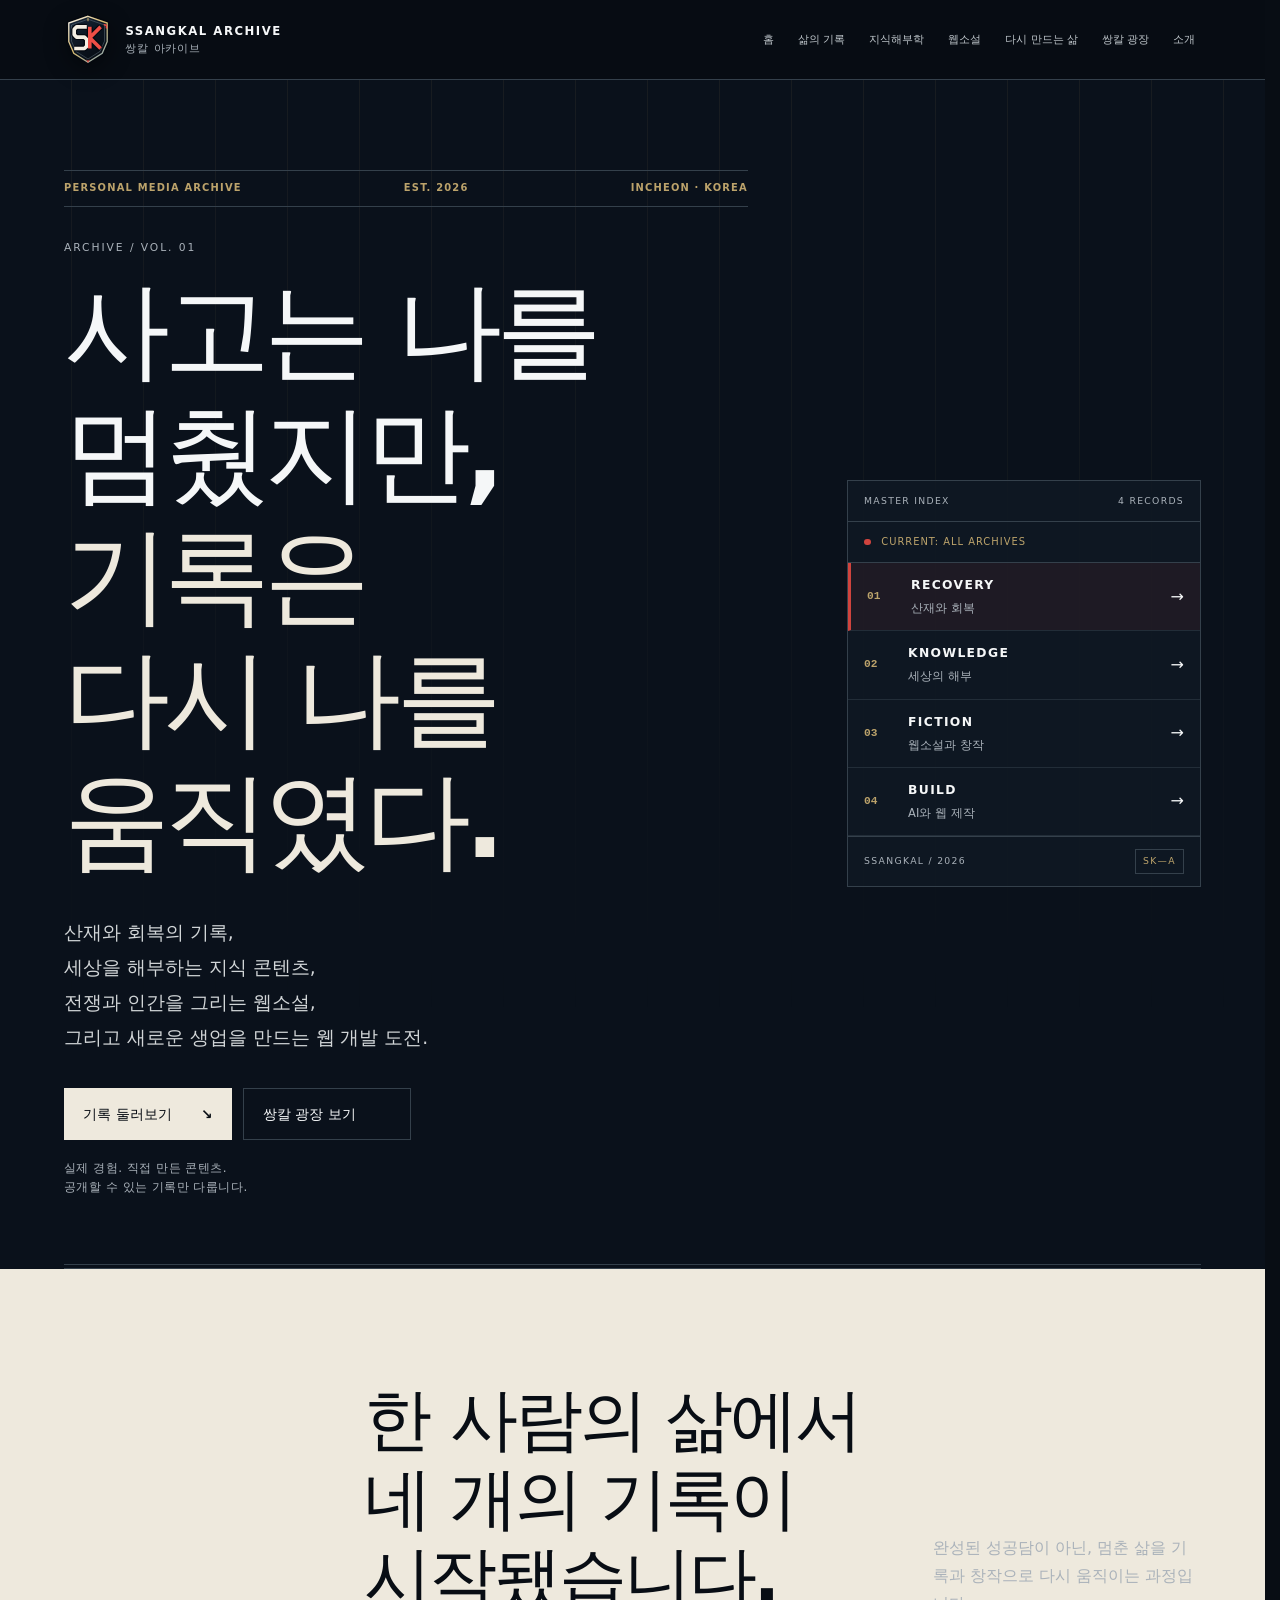
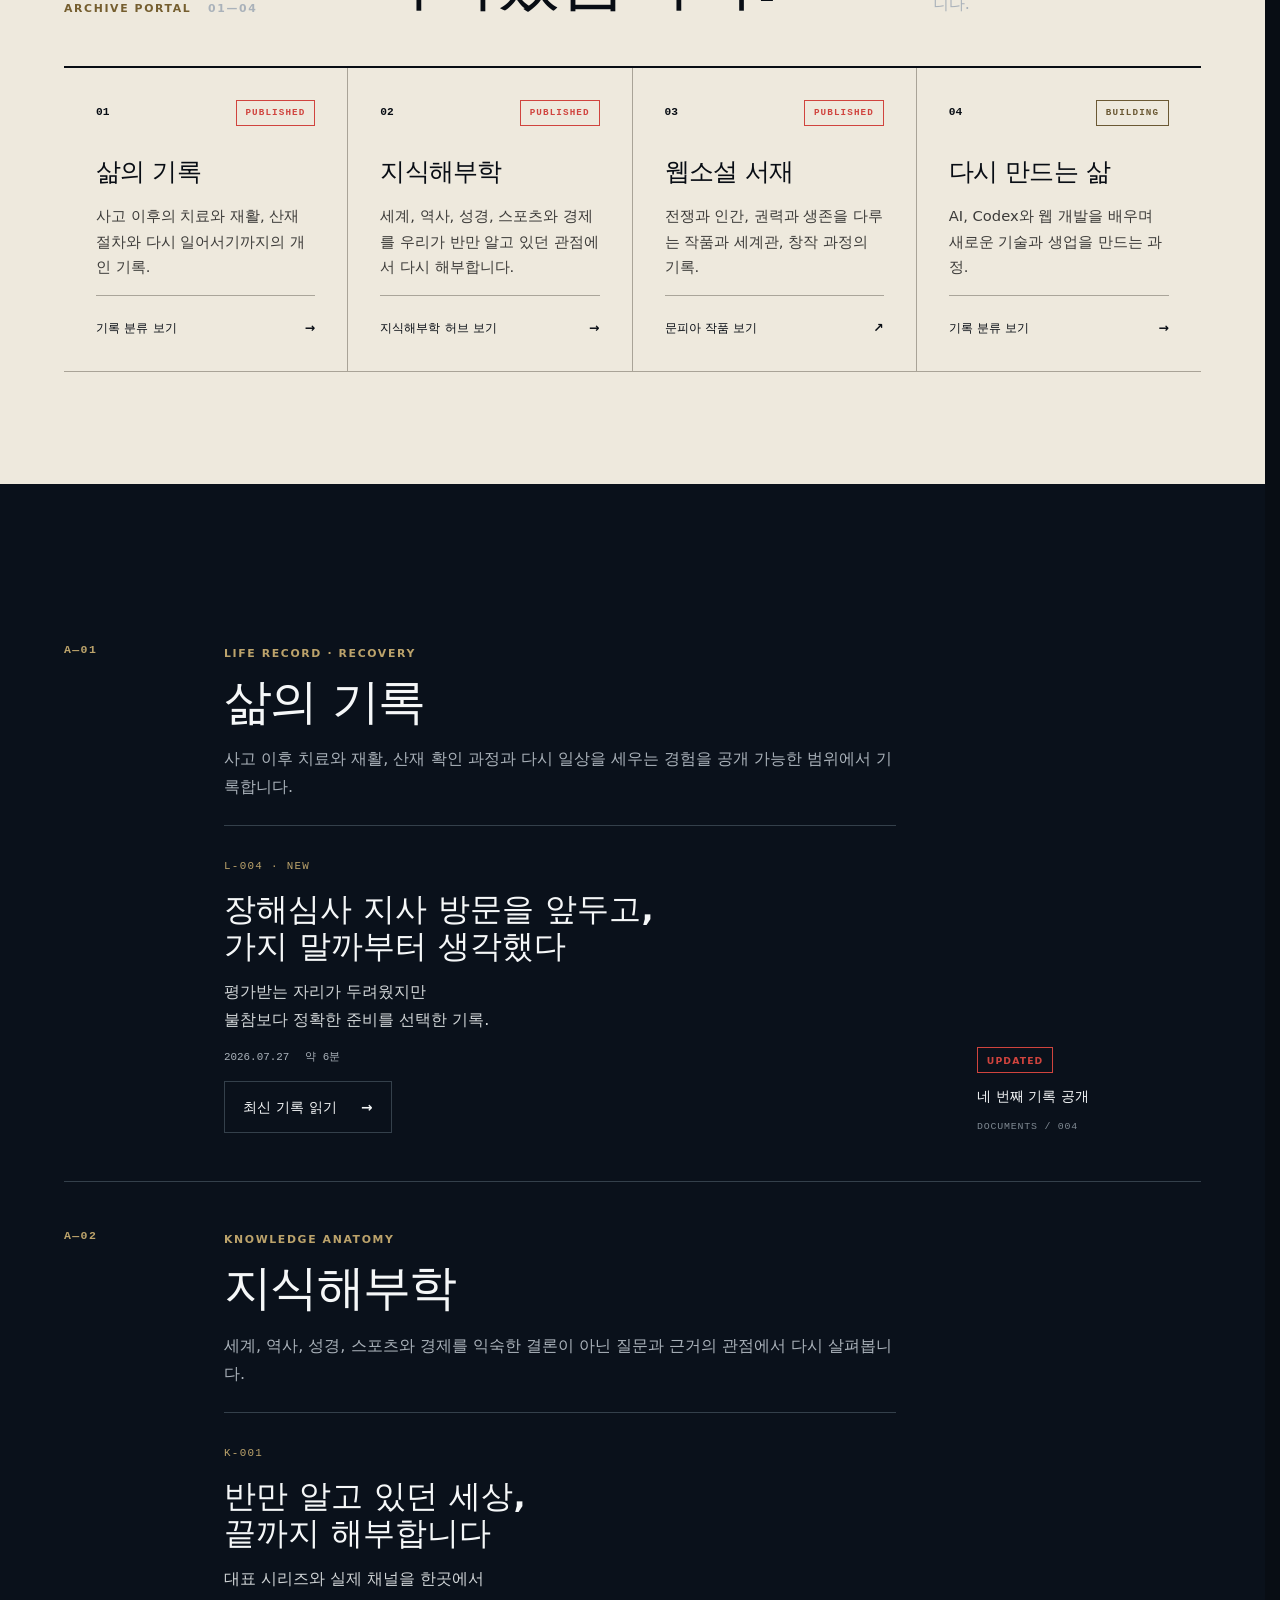
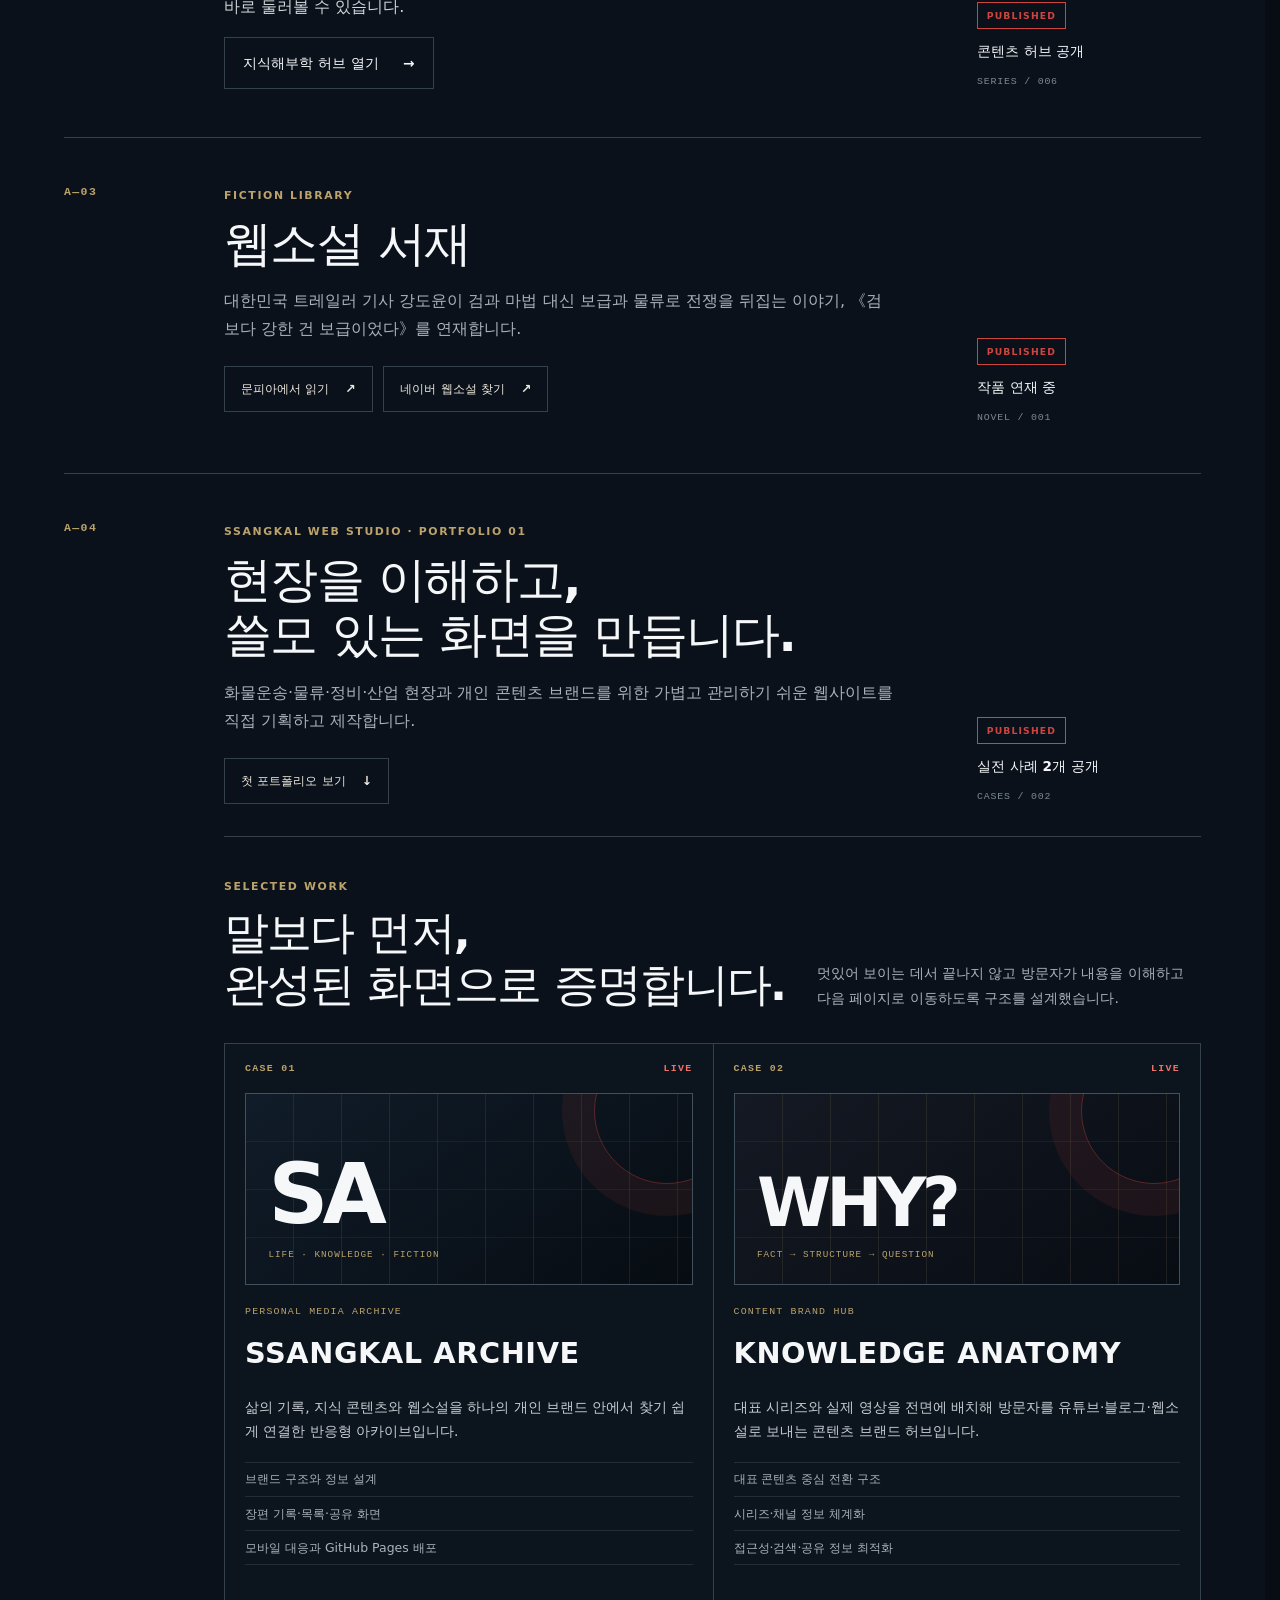
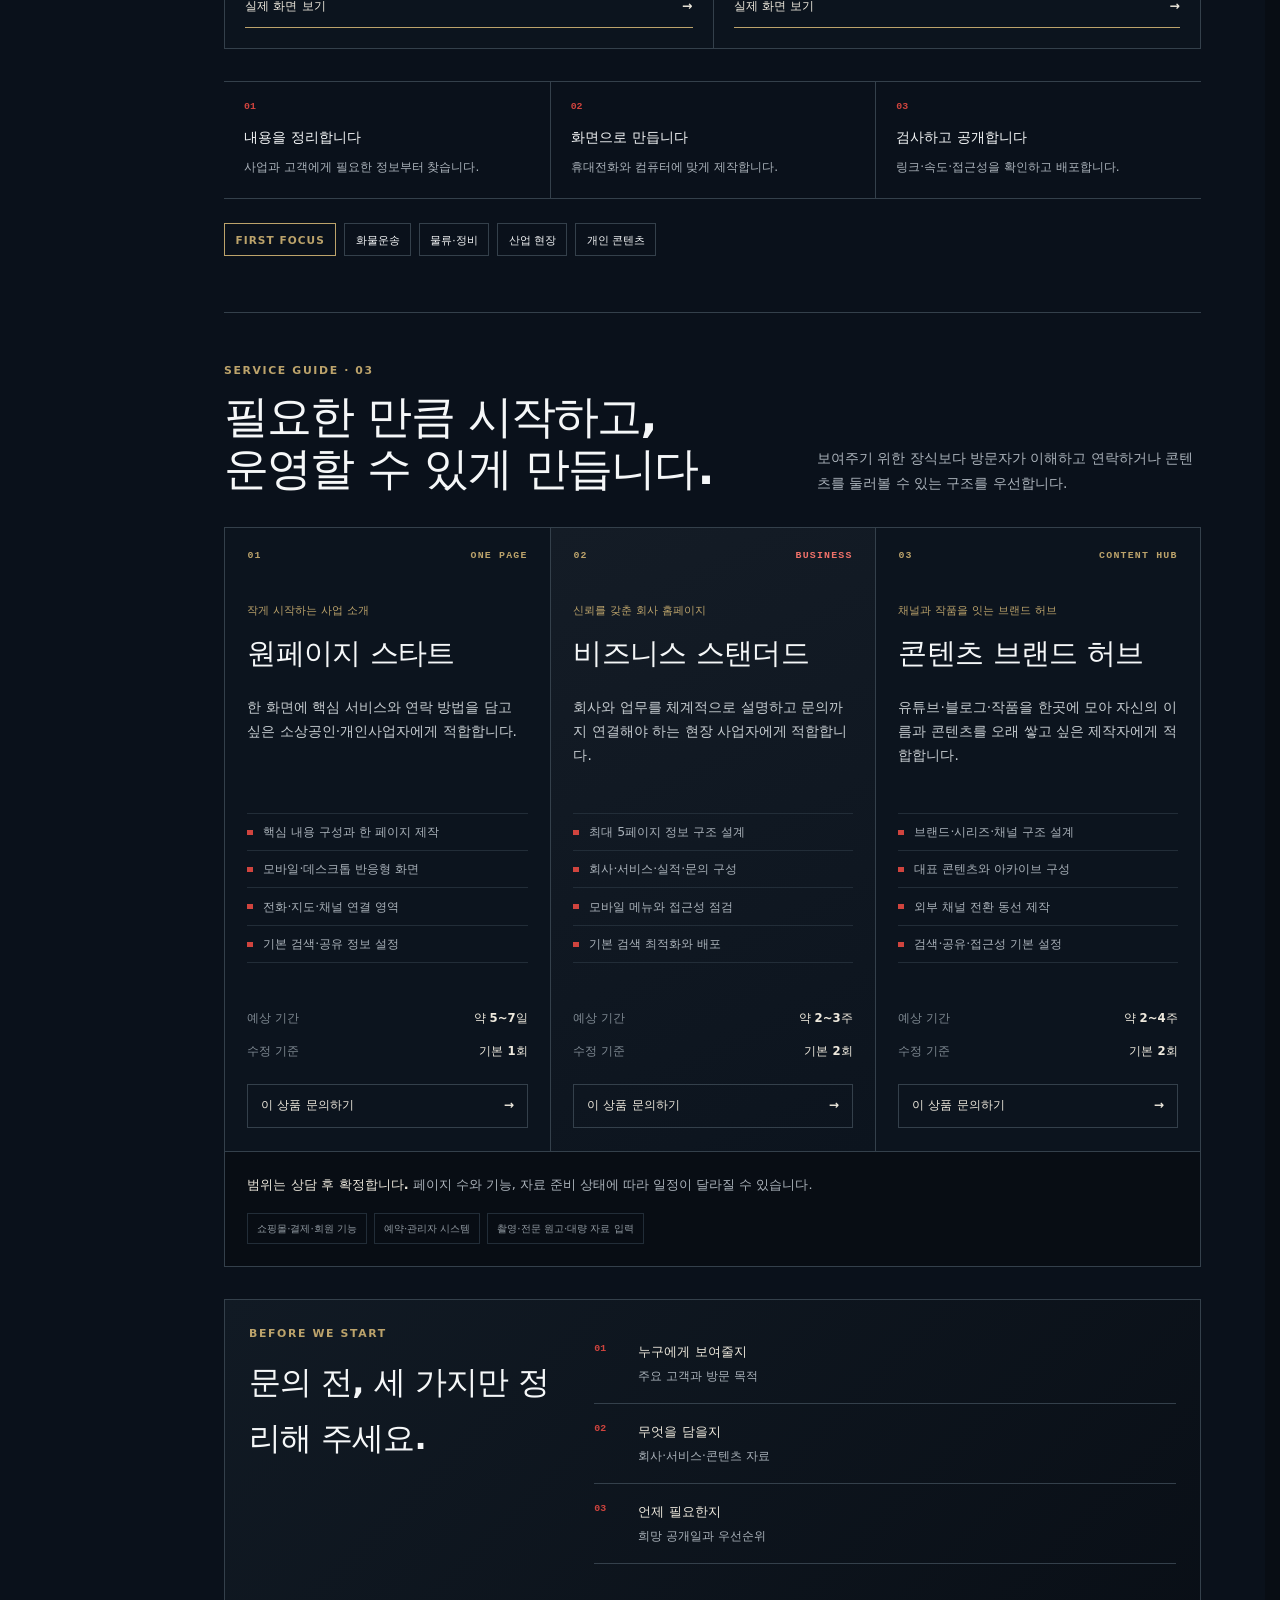
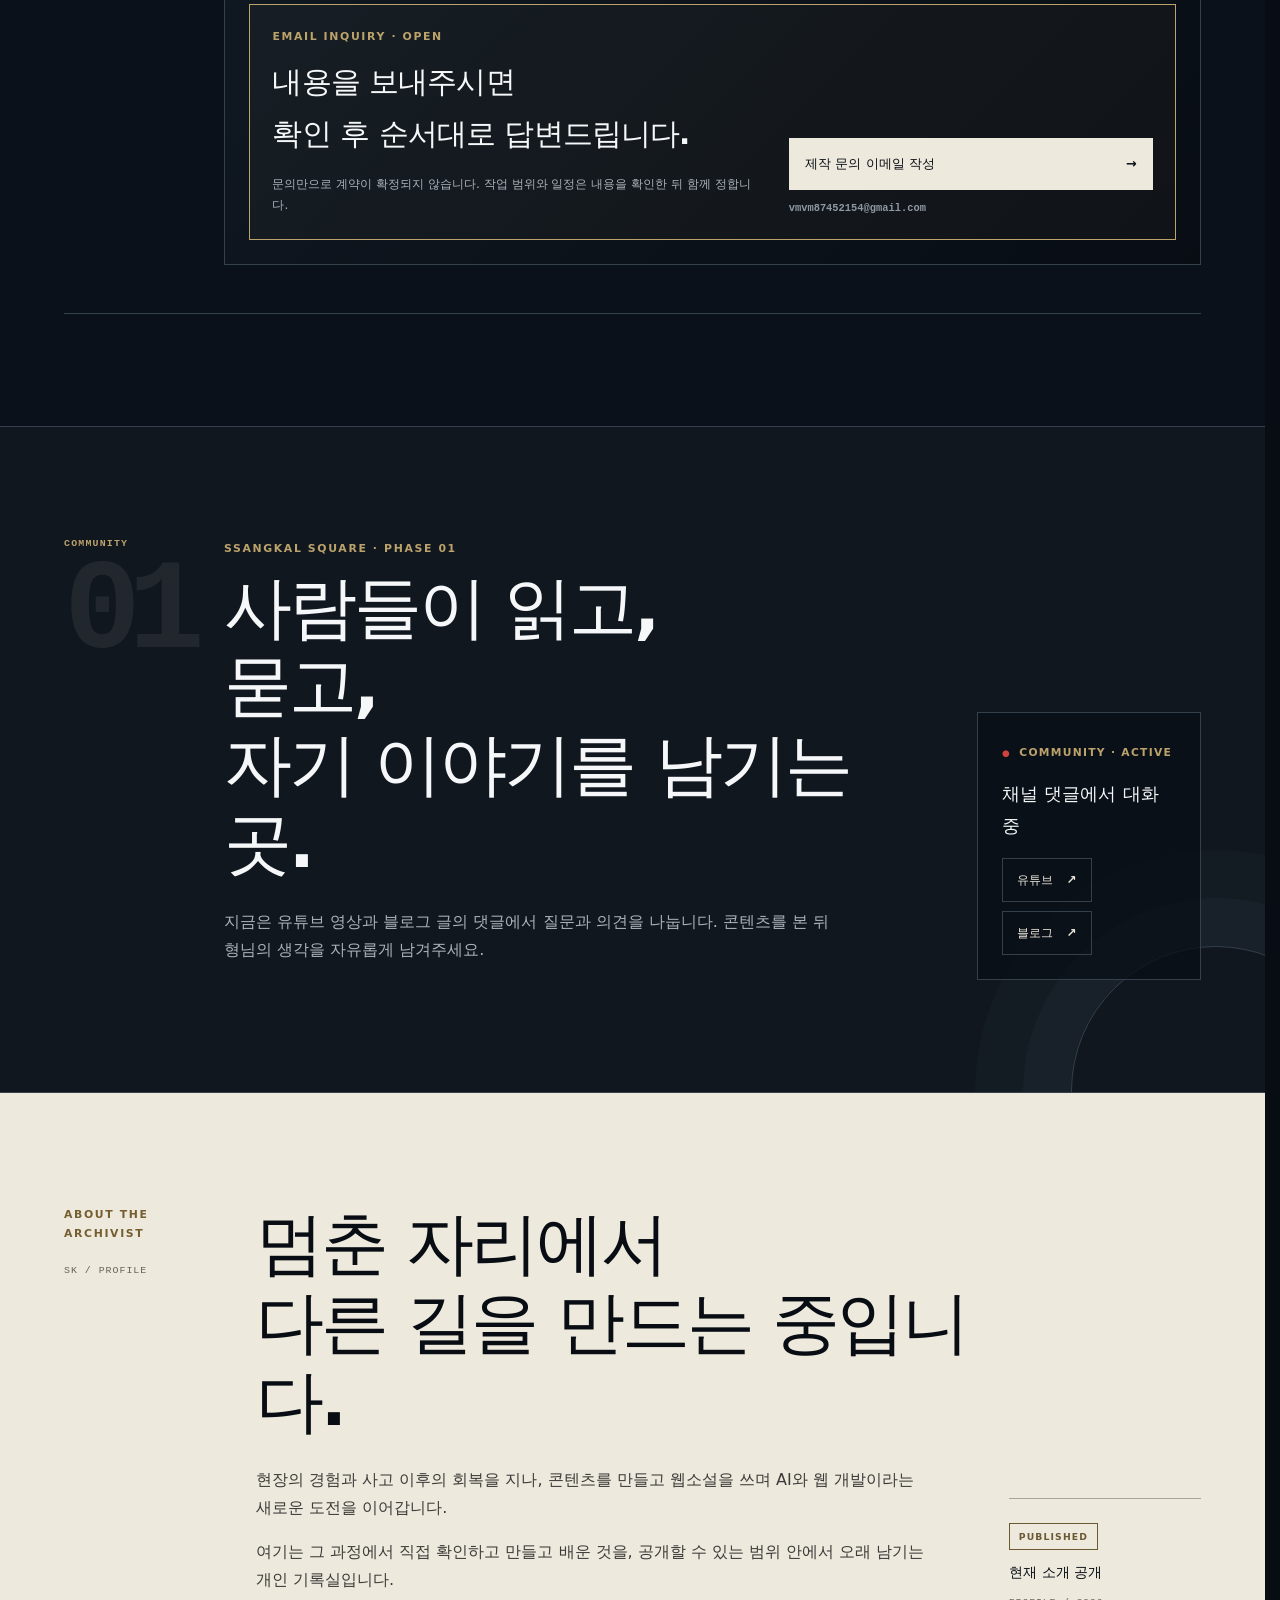
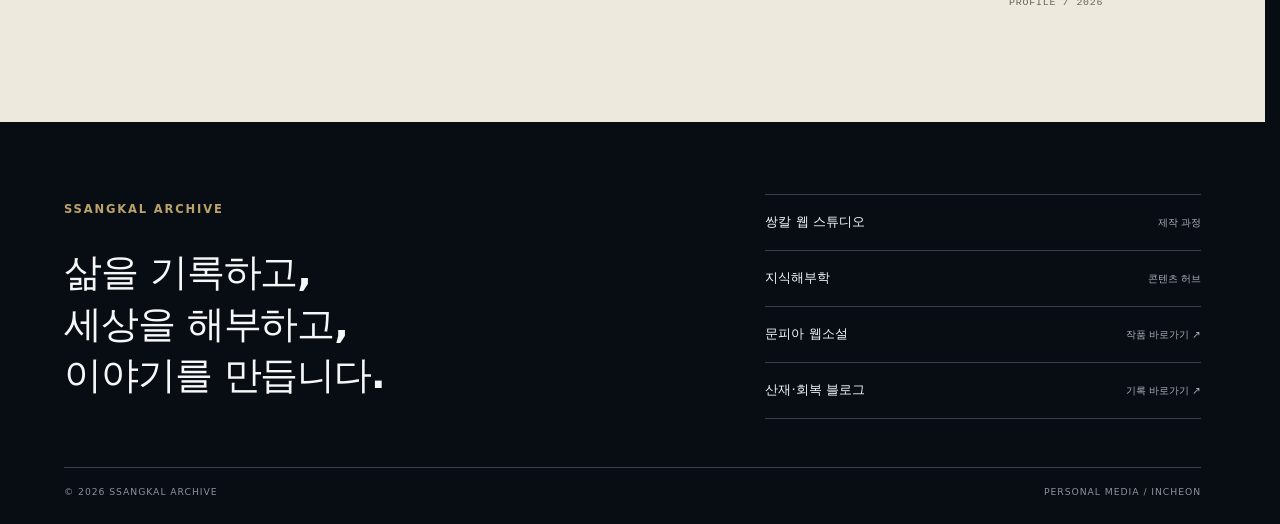
==== commit 0e039f49: "웹 스튜디오 이메일 문의 채널 연결" ====
--- a/index.html
+++ b/index.html
@@ -26,7 +26,7 @@
   <meta name="theme-color" content="#0a111b">
   <link rel="icon" href="favicon.svg" type="image/svg+xml">
   <link rel="apple-touch-icon" href="apple-touch-icon.png">
-  <link rel="stylesheet" href="style.css?v=20260727-4">
+  <link rel="stylesheet" href="style.css?v=20260727-5">
   <script defer src="script.js?v=20260724-5"></script>
   <script type="application/ld+json">
   {
@@ -245,6 +245,7 @@
                   <div><dt>예상 기간</dt><dd>약 5~7일</dd></div>
                   <div><dt>수정 기준</dt><dd>기본 1회</dd></div>
                 </dl>
+                <a class="service-inquiry" href="mailto:vmvm87452154@gmail.com?subject=%5B%EC%8C%8D%EC%B9%BC%20%EC%9B%B9%20%EC%8A%A4%ED%8A%9C%EB%94%94%EC%98%A4%5D%20%EC%9B%90%ED%8E%98%EC%9D%B4%EC%A7%80%20%EC%8A%A4%ED%83%80%ED%8A%B8%20%EB%AC%B8%EC%9D%98">이 상품 문의하기 <span aria-hidden="true">→</span></a>
               </article>
               <article class="service-card service-card-featured">
                 <div class="service-card-head"><span>02</span><span>BUSINESS</span></div>
@@ -261,6 +262,7 @@
                   <div><dt>예상 기간</dt><dd>약 2~3주</dd></div>
                   <div><dt>수정 기준</dt><dd>기본 2회</dd></div>
                 </dl>
+                <a class="service-inquiry" href="mailto:vmvm87452154@gmail.com?subject=%5B%EC%8C%8D%EC%B9%BC%20%EC%9B%B9%20%EC%8A%A4%ED%8A%9C%EB%94%94%EC%98%A4%5D%20%EB%B9%84%EC%A6%88%EB%8B%88%EC%8A%A4%20%EC%8A%A4%ED%83%A0%EB%8D%94%EB%93%9C%20%EB%AC%B8%EC%9D%98">이 상품 문의하기 <span aria-hidden="true">→</span></a>
               </article>
               <article class="service-card">
                 <div class="service-card-head"><span>03</span><span>CONTENT HUB</span></div>
@@ -277,6 +279,7 @@
                   <div><dt>예상 기간</dt><dd>약 2~4주</dd></div>
                   <div><dt>수정 기준</dt><dd>기본 2회</dd></div>
                 </dl>
+                <a class="service-inquiry" href="mailto:vmvm87452154@gmail.com?subject=%5B%EC%8C%8D%EC%B9%BC%20%EC%9B%B9%20%EC%8A%A4%ED%8A%9C%EB%94%94%EC%98%A4%5D%20%EC%BD%98%ED%85%90%EC%B8%A0%20%EB%B8%8C%EB%9E%9C%EB%93%9C%20%ED%97%88%EB%B8%8C%20%EB%AC%B8%EC%9D%98">이 상품 문의하기 <span aria-hidden="true">→</span></a>
               </article>
             </div>
             <div class="service-boundary">
@@ -287,7 +290,7 @@
                 <li>촬영·전문 원고·대량 자료 입력</li>
               </ul>
             </div>
-            <div class="service-preflight">
+            <div class="service-preflight" id="studio-contact">
               <div>
                 <p class="eyebrow">BEFORE WE START</p>
                 <h4>문의 전, 세 가지만 정리해 주세요.</h4>
@@ -297,7 +300,17 @@
                 <li><span>02</span><p><strong>무엇을 담을지</strong>회사·서비스·콘텐츠 자료</p></li>
                 <li><span>03</span><p><strong>언제 필요한지</strong>희망 공개일과 우선순위</p></li>
               </ol>
-              <p class="service-contact-note">상담 채널은 준비가 끝난 뒤 실제 연락처로만 연결합니다.</p>
+              <div class="service-contact">
+                <div>
+                  <p class="eyebrow">EMAIL INQUIRY · OPEN</p>
+                  <h4>내용을 보내주시면<br>확인 후 순서대로 답변드립니다.</h4>
+                  <p>문의만으로 계약이 확정되지 않습니다. 작업 범위와 일정은 내용을 확인한 뒤 함께 정합니다.</p>
+                </div>
+                <div class="service-contact-action">
+                  <a href="mailto:vmvm87452154@gmail.com?subject=%5B%EC%8C%8D%EC%B9%BC%20%EC%9B%B9%20%EC%8A%A4%ED%8A%9C%EB%94%94%EC%98%A4%5D%20%ED%99%88%ED%8E%98%EC%9D%B4%EC%A7%80%20%EC%A0%9C%EC%9E%91%20%EC%83%81%EB%8B%B4%20%EB%AC%B8%EC%9D%98&amp;body=%EC%95%88%EB%85%95%ED%95%98%EC%84%B8%EC%9A%94.%20%EC%8C%8D%EC%B9%BC%20%EC%9B%B9%20%EC%8A%A4%ED%8A%9C%EB%94%94%EC%98%A4%20%EC%A0%9C%EC%9E%91%20%EB%AC%B8%EC%9D%98%EB%93%9C%EB%A6%BD%EB%8B%88%EB%8B%A4.%0A%0A1.%20%EC%9D%B4%EB%A6%84%20%EB%98%90%EB%8A%94%20%EC%83%81%ED%98%B8%EB%AA%85%3A%0A2.%20%ED%95%84%EC%9A%94%ED%95%9C%20%ED%99%88%ED%8E%98%EC%9D%B4%EC%A7%80%3A%0A3.%20%EB%8B%B4%EA%B3%A0%20%EC%8B%B6%EC%9D%80%20%EB%82%B4%EC%9A%A9%3A%0A4.%20%EC%B0%B8%EA%B3%A0%ED%95%A0%20%EC%82%AC%EC%9D%B4%ED%8A%B8%3A%0A5.%20%ED%9D%AC%EB%A7%9D%20%EA%B3%B5%EA%B0%9C%EC%9D%BC%3A%0A6.%20%EB%82%A8%EA%B8%B0%EC%8B%A4%20%EB%A7%90%EC%94%80%3A">제작 문의 이메일 작성 <span aria-hidden="true">→</span></a>
+                  <span>vmvm87452154@gmail.com</span>
+                </div>
+              </div>
             </div>
           </section>
         </section>
--- a/style.css
+++ b/style.css
@@ -154,6 +154,8 @@
 .service-card dl div{padding:.4rem 0;display:flex;justify-content:space-between;gap:1rem;font-size:.73rem}
 .service-card dt{color:#7f8992}
 .service-card dd{margin:0;color:var(--paper);font-weight:750}
+.service-inquiry{min-height:2.8rem;margin-top:1rem;padding:.65rem .8rem;border:1px solid var(--line);display:flex;align-items:center;justify-content:space-between;color:var(--paper);font-size:.76rem;font-weight:750}
+.service-inquiry:hover{border-color:var(--gold);color:var(--gold)}
 .service-boundary{padding:1.4rem;border:1px solid var(--line);border-top:0;background:#080d14}
 .service-boundary p{margin:0;color:var(--muted);font-size:.8rem}
 .service-boundary p strong{color:var(--paper)}
@@ -166,7 +168,13 @@
 .service-preflight li>span{padding-top:.25rem;color:var(--red);font:700 .62rem/1 monospace}
 .service-preflight li p{margin:0;color:var(--muted);font-size:.75rem}
 .service-preflight li strong{display:block;margin-bottom:.15rem;color:var(--paper);font-size:.84rem}
-.service-contact-note{margin:1.3rem 0 0;padding-left:.8rem;border-left:2px solid var(--gold);color:#9ba4ac;font-size:.7rem}
+.service-contact{grid-column:1/-1;margin-top:.5rem;padding:1.4rem;border:1px solid var(--gold);display:grid;gap:1.5rem;background:#bca36b0a}
+.service-contact h4{max-width:24ch;margin:0 0 .8rem;font-size:clamp(1.25rem,3vw,1.85rem)}
+.service-contact>div>p:last-child{max-width:37rem;margin:0;color:var(--muted);font-size:.76rem}
+.service-contact-action{align-self:end}
+.service-contact-action a{min-height:3.25rem;padding:.8rem 1rem;display:flex;align-items:center;justify-content:space-between;gap:1rem;background:var(--paper);color:var(--ink);font-size:.8rem;font-weight:800}
+.service-contact-action a:hover{background:var(--white)}
+.service-contact-action>span{margin-top:.65rem;display:block;color:#8f99a2;font:600 .65rem/1.5 monospace;overflow-wrap:anywhere}
 
 .square{position:relative;border-block:1px solid var(--line);display:grid;gap:2rem;overflow:hidden;background:#10171f}
 .square:after{content:"";position:absolute;right:-6rem;bottom:-9rem;width:18rem;height:18rem;border:1px solid var(--line);border-radius:50%;box-shadow:0 0 0 3rem #34404b29,0 0 0 6rem #34404b1a;pointer-events:none}
@@ -330,7 +338,7 @@
 .service-card+.service-card{border-top:0;border-left:1px solid var(--line)}
 .service-preflight{display:grid;grid-template-columns:minmax(14rem,.7fr) minmax(0,1.3fr);gap:2rem;align-items:start}
 .service-preflight ol{margin:0;border-top:0}
-.service-contact-note{grid-column:1/-1}
+.service-contact{grid-template-columns:minmax(0,1.15fr) minmax(17rem,.85fr);align-items:end}
 .square{grid-template-columns:8rem minmax(0,1fr) 14rem}
 .about{grid-template-columns:10rem minmax(0,1fr) 12rem}
 .footer-primary{grid-template-columns:1.2fr .8fr}
